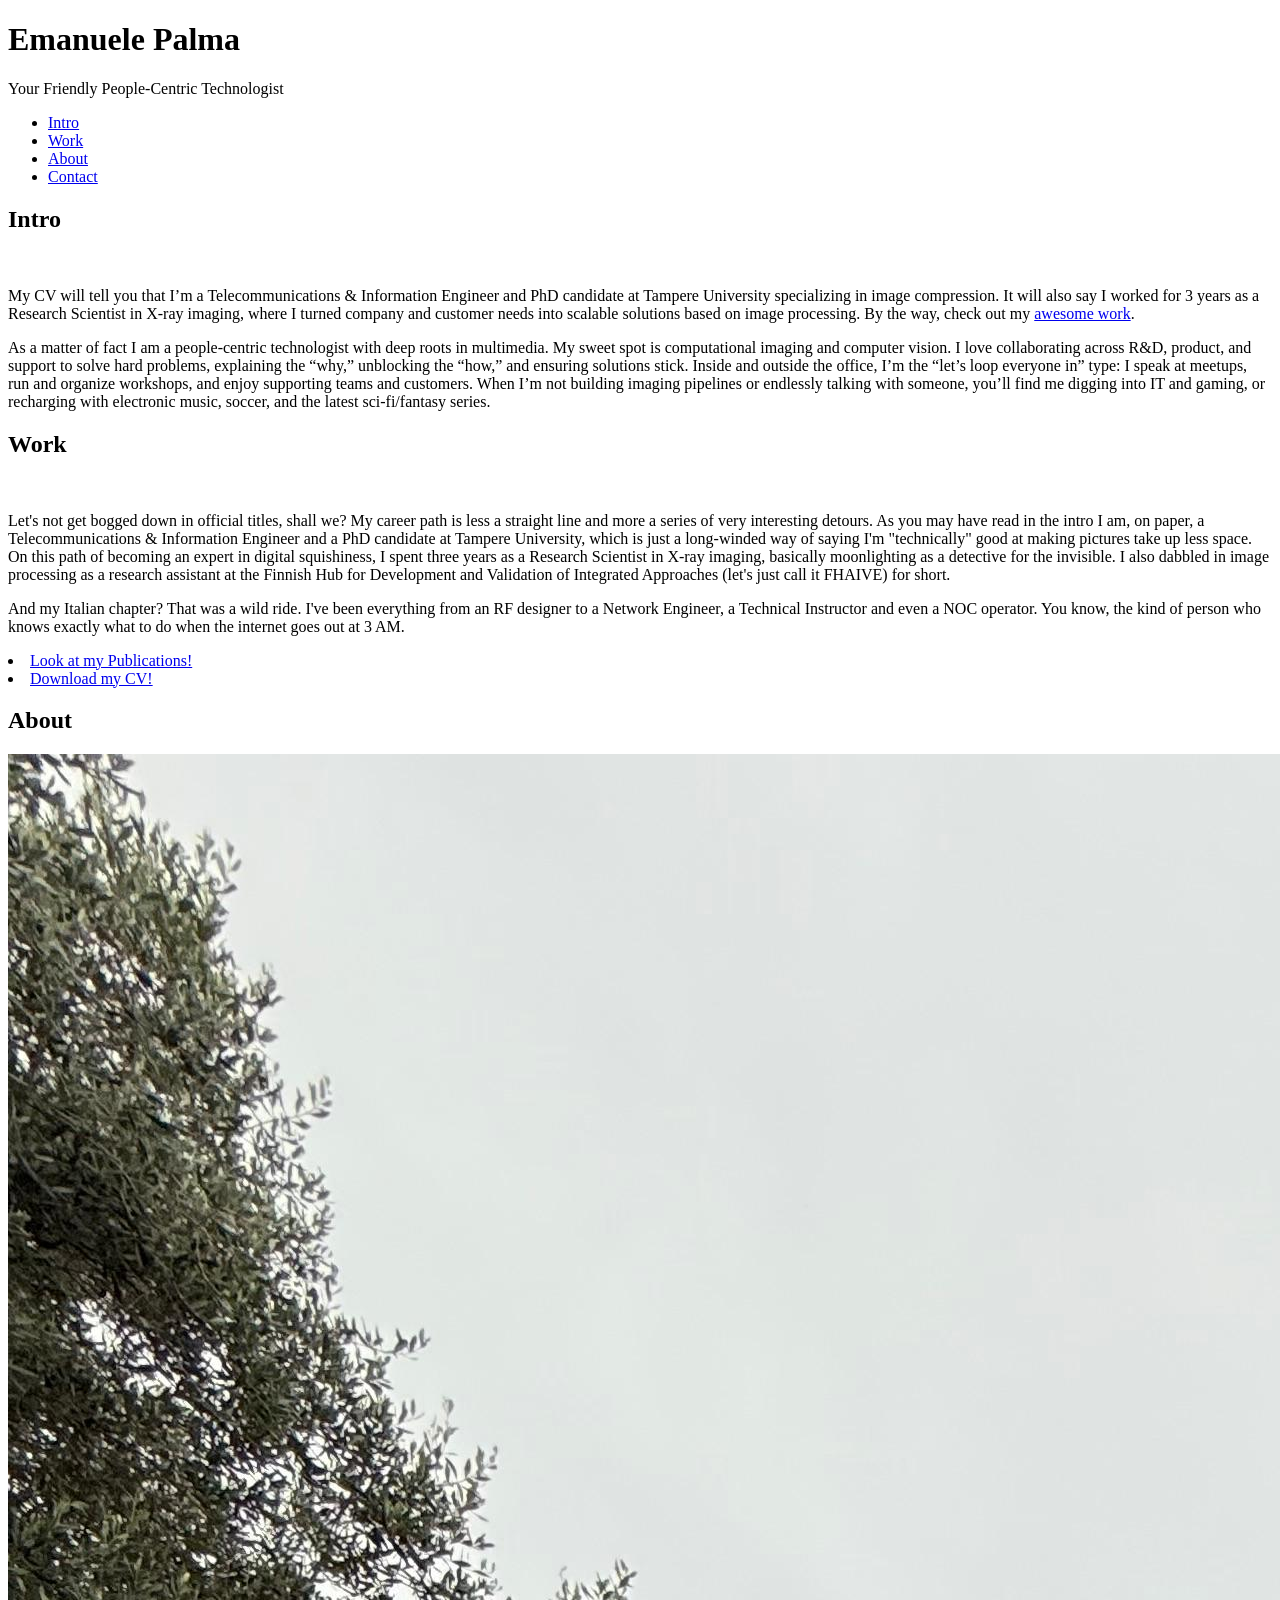
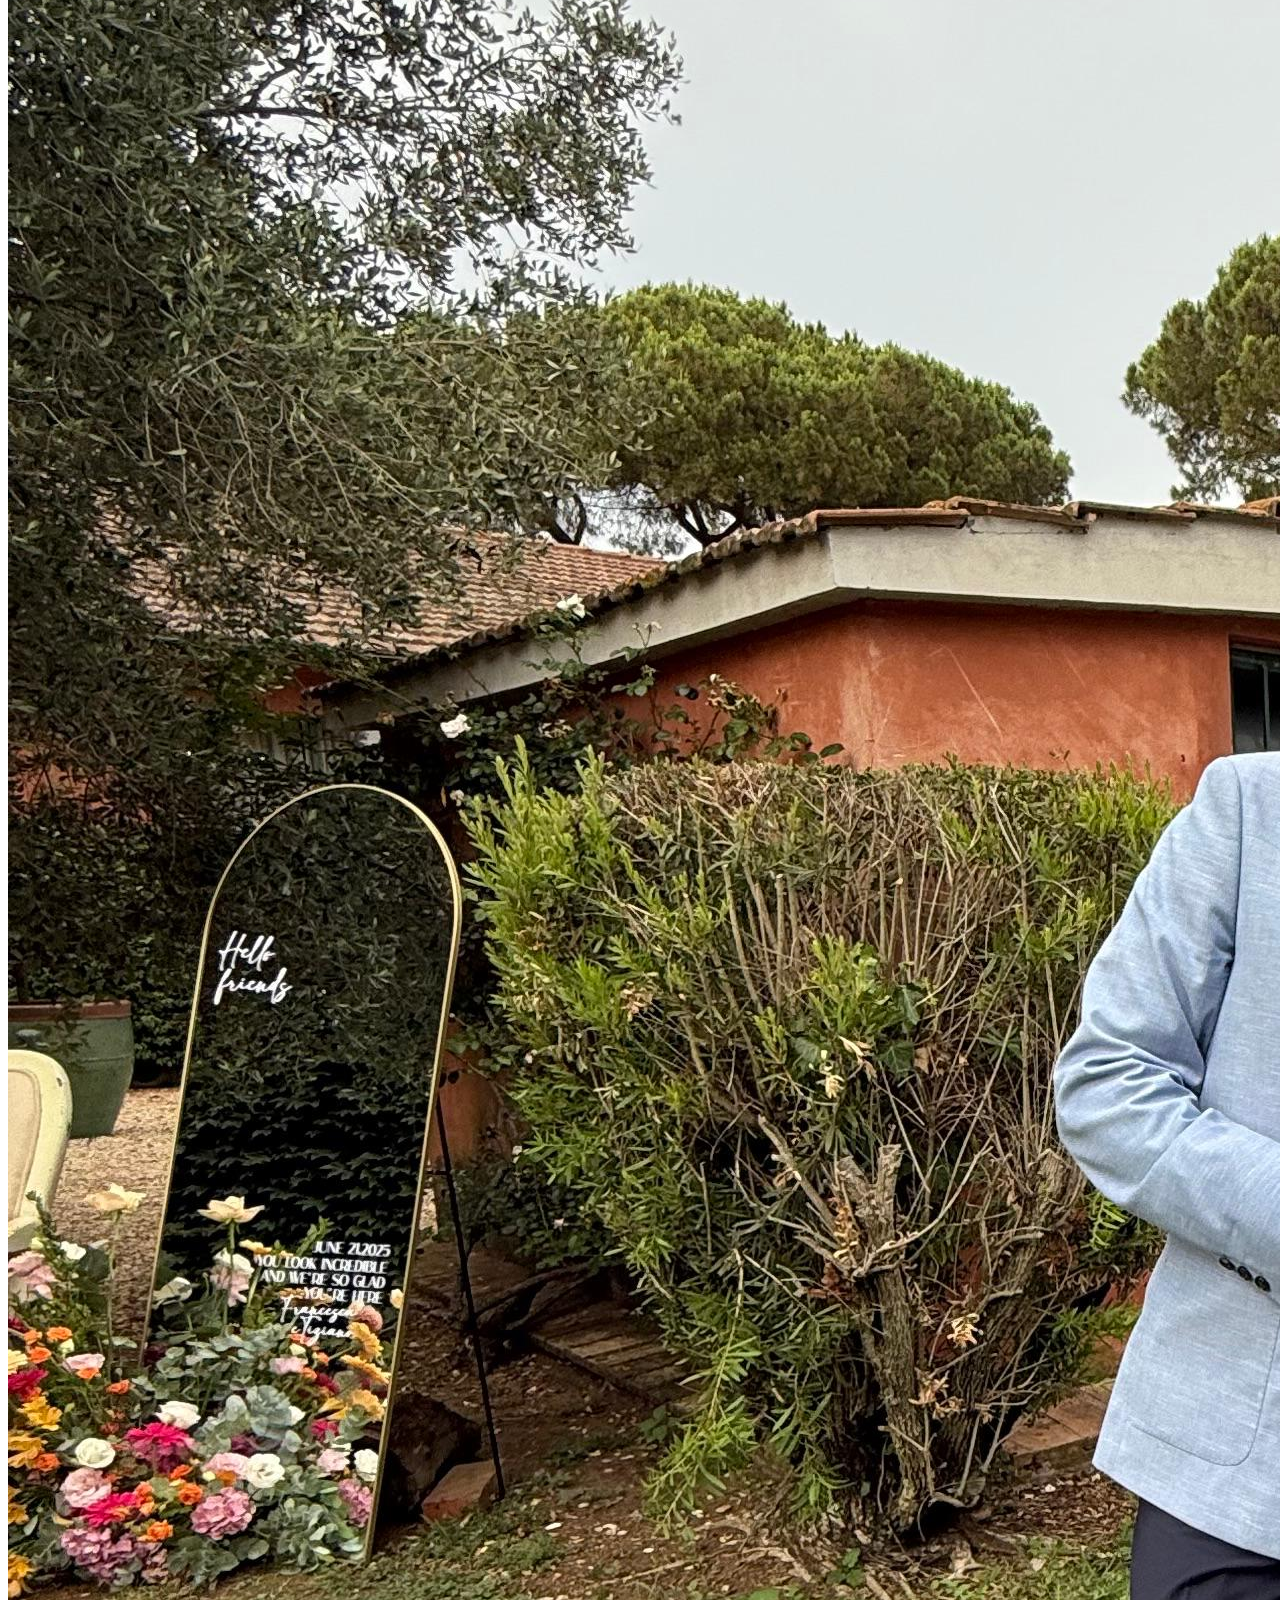
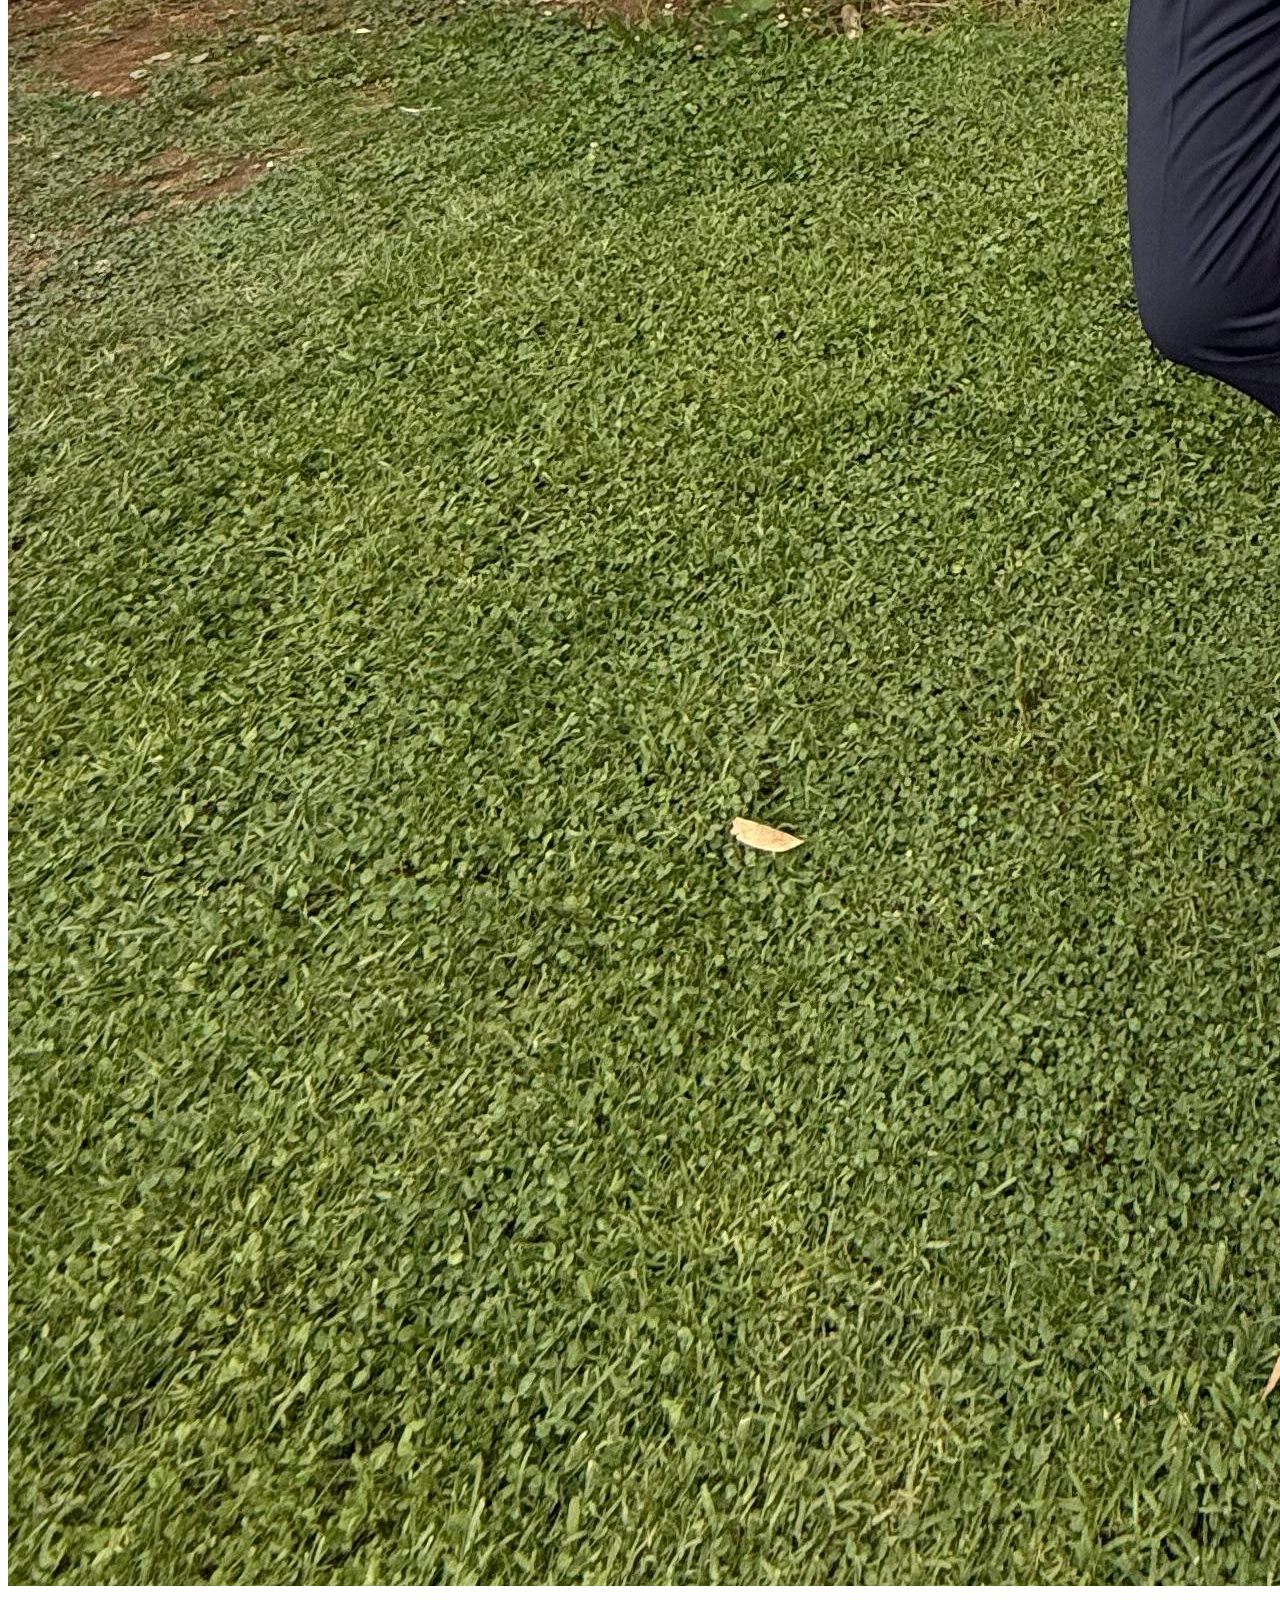
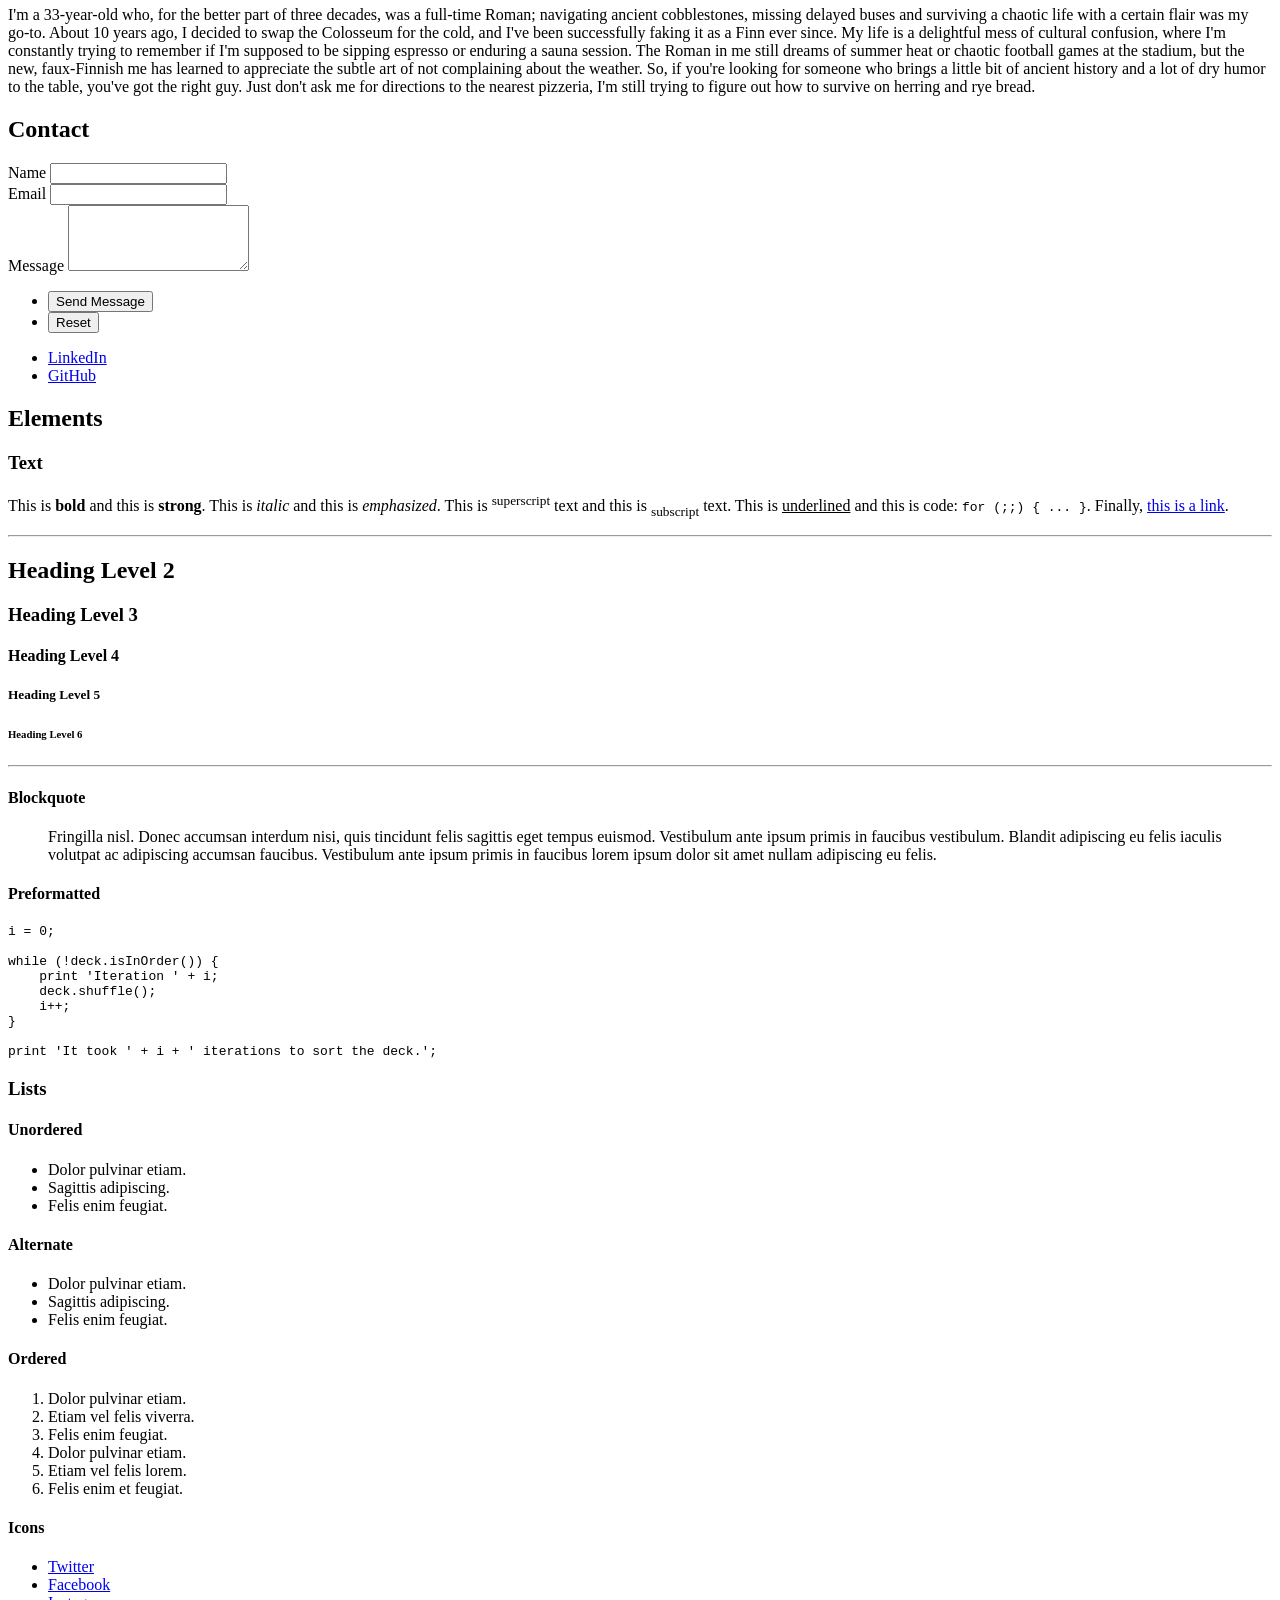
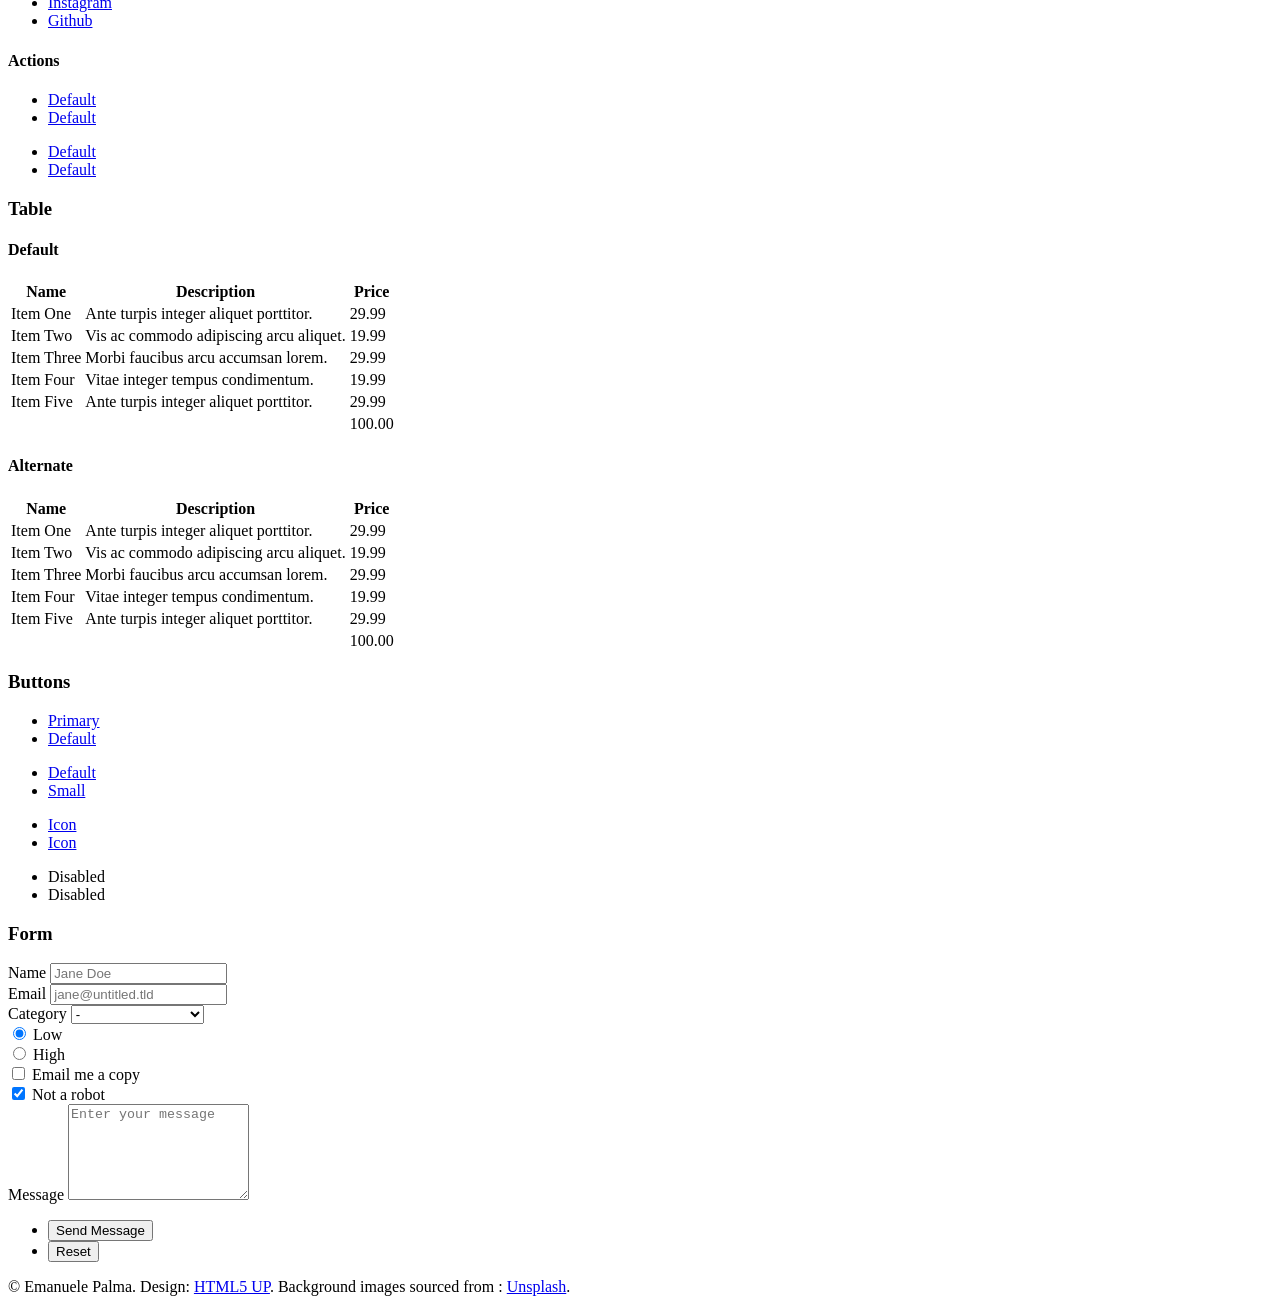
==== index.html @ bd20567a "Update index.html" ====
<!DOCTYPE HTML>
<!--
	Dimension by HTML5 UP
	html5up.net | @ajlkn
	Free for personal and commercial use under the CCA 3.0 license (html5up.net/license)
-->
<html>
	<head>
		<title>Emanuele Palma</title>
		<meta charset="utf-8" />
		<meta name="viewport" content="width=device-width, initial-scale=1, user-scalable=no" />
		<link rel="stylesheet" href="assets/css/main.css" />
		<noscript><link rel="stylesheet" href="assets/css/noscript.css" /></noscript>
	</head>
	<body class="is-preload">

		<!-- Wrapper -->
			<div id="wrapper">

				<!-- Header -->
					<header id="header">
						<div class="logo">
							<span class="icon fa-id-card"></span>
						</div>
						<div class="content">
							<div class="inner">
								<h1>Emanuele Palma</h1>
								<p>Your Friendly People-Centric Technologist</p>
							</div>
						</div>
						<nav>
							<ul>
								<li><a href="#intro">Intro</a></li>
								<li><a href="#work">Work</a></li>
								<li><a href="#about">About</a></li>
								<li><a href="#contact">Contact</a></li>
								<!--<li><a href="#elements">Elements</a></li>-->
							</ul>
						</nav>
					</header>

				<!-- Main -->
					<div id="main">

						<!-- Intro -->
							<article id="intro">
								<h2 class="major">Intro</h2>
								<span class="image main"><img src="images/pic01.jpg" alt="" /></span>
								<p>My CV will tell you that I’m a Telecommunications & Information Engineer and PhD candidate at Tampere University specializing in image compression. It will also say I worked for 3 years as a Research Scientist in X-ray imaging, where I turned company and customer needs into scalable solutions based on image processing. By the way, check out my <a href="#work">awesome work</a>.</p>
								<p>As a matter of fact I am a people-centric technologist with deep roots in multimedia. My sweet spot is computational imaging and computer vision. I love collaborating across R&D, product, and support to solve hard problems, explaining the “why,” unblocking the “how,” and ensuring solutions stick. Inside and outside the office, I’m the “let’s loop everyone in” type: I speak at meetups, run and organize workshops, and enjoy supporting teams and customers. When I’m not building imaging pipelines or endlessly talking with someone, you’ll find me digging into IT and gaming, or recharging with electronic music, soccer, and the latest sci-fi/fantasy series.</p>
							</article>

						<!-- Work -->
							<article id="work">
								<h2 class="major">Work</h2>
								<span class="image main"><img src="images/pic02.jpg" alt="" /></span>
								<p>Let's not get bogged down in official titles, shall we? My career path is less a straight line and more a series of very interesting detours. As you may have read in the intro I am, on paper, a Telecommunications & Information Engineer and a PhD candidate at Tampere University, which is just a long-winded way of saying I'm "technically" good at making pictures take up less space. On this path of becoming an expert in digital squishiness, I spent three years as a Research Scientist in X-ray imaging, basically moonlighting as a detective for the invisible. I also dabbled in image processing as a research assistant at the Finnish Hub for Development and Validation of Integrated Approaches (let's just call it FHAIVE) for short. </p>
								<p>And my Italian chapter? That was a wild ride. I've been everything from an RF designer to a Network Engineer, a Technical Instructor and even a NOC operator. You know, the kind of person who knows exactly what to do when the internet goes out at 3 AM.</p>

								<li><a href="https://scholar.google.com/citations?user=SxBb3SAAAAAJ&hl=en" class="button primary">Look at my Publications!</a></li>
								<li><a href="./Palma_CV.pdf" class="button icon solid fa-download">Download my CV!</a></li>

							</article>

						<!-- About -->
							<article id="about">
								<h2 class="major">About</h2>
								<span class="image main"><img src="images/pic03.jpg" alt="" /></span>
								<p>I'm a 33-year-old who, for the better part of three decades, was a full-time Roman; navigating ancient cobblestones, missing delayed buses and surviving a chaotic life with a certain flair was my go-to. About 10 years ago, I decided to swap the Colosseum for the cold, and I've been successfully faking it as a Finn ever since. My life is a delightful mess of cultural confusion, where I'm constantly trying to remember if I'm supposed to be sipping espresso or enduring a sauna session. The Roman in me still dreams of summer heat or chaotic football games at the stadium, but the new, faux-Finnish me has learned to appreciate the subtle art of not complaining about the weather. So, if you're looking for someone who brings a little bit of ancient history and a lot of dry humor to the table, you've got the right guy. Just don't ask me for directions to the nearest pizzeria, I'm still trying to figure out how to survive on herring and rye bread.</p>
							</article>

						<!-- Contact -->
							<article id="contact">
								<h2 class="major">Contact</h2>
								<form method="post" action="#">
									<div class="fields">
										<div class="field half">
											<label for="name">Name</label>
											<input type="text" name="name" id="name" />
										</div>
										<div class="field half">
											<label for="email">Email</label>
											<input type="text" name="email" id="email" />
										</div>
										<div class="field">
											<label for="message">Message</label>
											<textarea name="message" id="message" rows="4"></textarea>
										</div>
									</div>
									<ul class="actions">
										<li><input type="submit" value="Send Message" class="primary" /></li>
										<li><input type="reset" value="Reset" /></li>
									</ul>
								</form>
								<ul class="icons">
									<li><a href="https://www.linkedin.com/in/emanuelepalma13/" class="icon brands fa-linkedin"><span class="label">LinkedIn</span></a></li>
									<li><a href="https://github.com/emanuelepalma" class="icon brands fa-github"><span class="label">GitHub</span></a></li>
								</ul>
							</article>

						<!-- Elements -->
							<article id="elements">
								<h2 class="major">Elements</h2>

								<section>
									<h3 class="major">Text</h3>
									<p>This is <b>bold</b> and this is <strong>strong</strong>. This is <i>italic</i> and this is <em>emphasized</em>.
									This is <sup>superscript</sup> text and this is <sub>subscript</sub> text.
									This is <u>underlined</u> and this is code: <code>for (;;) { ... }</code>. Finally, <a href="#">this is a link</a>.</p>
									<hr />
									<h2>Heading Level 2</h2>
									<h3>Heading Level 3</h3>
									<h4>Heading Level 4</h4>
									<h5>Heading Level 5</h5>
									<h6>Heading Level 6</h6>
									<hr />
									<h4>Blockquote</h4>
									<blockquote>Fringilla nisl. Donec accumsan interdum nisi, quis tincidunt felis sagittis eget tempus euismod. Vestibulum ante ipsum primis in faucibus vestibulum. Blandit adipiscing eu felis iaculis volutpat ac adipiscing accumsan faucibus. Vestibulum ante ipsum primis in faucibus lorem ipsum dolor sit amet nullam adipiscing eu felis.</blockquote>
									<h4>Preformatted</h4>
									<pre><code>i = 0;

while (!deck.isInOrder()) {
    print 'Iteration ' + i;
    deck.shuffle();
    i++;
}

print 'It took ' + i + ' iterations to sort the deck.';</code></pre>
								</section>

								<section>
									<h3 class="major">Lists</h3>

									<h4>Unordered</h4>
									<ul>
										<li>Dolor pulvinar etiam.</li>
										<li>Sagittis adipiscing.</li>
										<li>Felis enim feugiat.</li>
									</ul>

									<h4>Alternate</h4>
									<ul class="alt">
										<li>Dolor pulvinar etiam.</li>
										<li>Sagittis adipiscing.</li>
										<li>Felis enim feugiat.</li>
									</ul>

									<h4>Ordered</h4>
									<ol>
										<li>Dolor pulvinar etiam.</li>
										<li>Etiam vel felis viverra.</li>
										<li>Felis enim feugiat.</li>
										<li>Dolor pulvinar etiam.</li>
										<li>Etiam vel felis lorem.</li>
										<li>Felis enim et feugiat.</li>
									</ol>
									<h4>Icons</h4>
									<ul class="icons">
										<li><a href="#" class="icon brands fa-twitter"><span class="label">Twitter</span></a></li>
										<li><a href="#" class="icon brands fa-facebook-f"><span class="label">Facebook</span></a></li>
										<li><a href="#" class="icon brands fa-instagram"><span class="label">Instagram</span></a></li>
										<li><a href="#" class="icon brands fa-github"><span class="label">Github</span></a></li>
									</ul>

									<h4>Actions</h4>
									<ul class="actions">
										<li><a href="#" class="button primary">Default</a></li>
										<li><a href="#" class="button">Default</a></li>
									</ul>
									<ul class="actions stacked">
										<li><a href="#" class="button primary">Default</a></li>
										<li><a href="#" class="button">Default</a></li>
									</ul>
								</section>

								<section>
									<h3 class="major">Table</h3>
									<h4>Default</h4>
									<div class="table-wrapper">
										<table>
											<thead>
												<tr>
													<th>Name</th>
													<th>Description</th>
													<th>Price</th>
												</tr>
											</thead>
											<tbody>
												<tr>
													<td>Item One</td>
													<td>Ante turpis integer aliquet porttitor.</td>
													<td>29.99</td>
												</tr>
												<tr>
													<td>Item Two</td>
													<td>Vis ac commodo adipiscing arcu aliquet.</td>
													<td>19.99</td>
												</tr>
												<tr>
													<td>Item Three</td>
													<td> Morbi faucibus arcu accumsan lorem.</td>
													<td>29.99</td>
												</tr>
												<tr>
													<td>Item Four</td>
													<td>Vitae integer tempus condimentum.</td>
													<td>19.99</td>
												</tr>
												<tr>
													<td>Item Five</td>
													<td>Ante turpis integer aliquet porttitor.</td>
													<td>29.99</td>
												</tr>
											</tbody>
											<tfoot>
												<tr>
													<td colspan="2"></td>
													<td>100.00</td>
												</tr>
											</tfoot>
										</table>
									</div>

									<h4>Alternate</h4>
									<div class="table-wrapper">
										<table class="alt">
											<thead>
												<tr>
													<th>Name</th>
													<th>Description</th>
													<th>Price</th>
												</tr>
											</thead>
											<tbody>
												<tr>
													<td>Item One</td>
													<td>Ante turpis integer aliquet porttitor.</td>
													<td>29.99</td>
												</tr>
												<tr>
													<td>Item Two</td>
													<td>Vis ac commodo adipiscing arcu aliquet.</td>
													<td>19.99</td>
												</tr>
												<tr>
													<td>Item Three</td>
													<td> Morbi faucibus arcu accumsan lorem.</td>
													<td>29.99</td>
												</tr>
												<tr>
													<td>Item Four</td>
													<td>Vitae integer tempus condimentum.</td>
													<td>19.99</td>
												</tr>
												<tr>
													<td>Item Five</td>
													<td>Ante turpis integer aliquet porttitor.</td>
													<td>29.99</td>
												</tr>
											</tbody>
											<tfoot>
												<tr>
													<td colspan="2"></td>
													<td>100.00</td>
												</tr>
											</tfoot>
										</table>
									</div>
								</section>

								<section>
									<h3 class="major">Buttons</h3>
									<ul class="actions">
										<li><a href="#" class="button primary">Primary</a></li>
										<li><a href="#" class="button">Default</a></li>
									</ul>
									<ul class="actions">
										<li><a href="#" class="button">Default</a></li>
										<li><a href="#" class="button small">Small</a></li>
									</ul>
									<ul class="actions">
										<li><a href="#" class="button primary icon solid fa-download">Icon</a></li>
										<li><a href="#" class="button icon solid fa-download">Icon</a></li>
									</ul>
									<ul class="actions">
										<li><span class="button primary disabled">Disabled</span></li>
										<li><span class="button disabled">Disabled</span></li>
									</ul>
								</section>

								<section>
									<h3 class="major">Form</h3>
									<form method="post" action="#">
										<div class="fields">
											<div class="field half">
												<label for="demo-name">Name</label>
												<input type="text" name="demo-name" id="demo-name" value="" placeholder="Jane Doe" />
											</div>
											<div class="field half">
												<label for="demo-email">Email</label>
												<input type="email" name="demo-email" id="demo-email" value="" placeholder="jane@untitled.tld" />
											</div>
											<div class="field">
												<label for="demo-category">Category</label>
												<select name="demo-category" id="demo-category">
													<option value="">-</option>
													<option value="1">Manufacturing</option>
													<option value="1">Shipping</option>
													<option value="1">Administration</option>
													<option value="1">Human Resources</option>
												</select>
											</div>
											<div class="field half">
												<input type="radio" id="demo-priority-low" name="demo-priority" checked>
												<label for="demo-priority-low">Low</label>
											</div>
											<div class="field half">
												<input type="radio" id="demo-priority-high" name="demo-priority">
												<label for="demo-priority-high">High</label>
											</div>
											<div class="field half">
												<input type="checkbox" id="demo-copy" name="demo-copy">
												<label for="demo-copy">Email me a copy</label>
											</div>
											<div class="field half">
												<input type="checkbox" id="demo-human" name="demo-human" checked>
												<label for="demo-human">Not a robot</label>
											</div>
											<div class="field">
												<label for="demo-message">Message</label>
												<textarea name="demo-message" id="demo-message" placeholder="Enter your message" rows="6"></textarea>
											</div>
										</div>
										<ul class="actions">
											<li><input type="submit" value="Send Message" class="primary" /></li>
											<li><input type="reset" value="Reset" /></li>
										</ul>
									</form>
								</section>

							</article>

					</div>

				<!-- Footer -->
					<footer id="footer">
						<p class="copyright">&copy; Emanuele Palma. Design: <a href="https://html5up.net">HTML5 UP</a>. Background images sourced from : <a href="https://unsplash.com/">Unsplash</a>.</p>
					</footer>

			</div>

		<!-- BG -->
			<div id="bg"></div>

		<!-- Scripts -->
			<script src="assets/js/jquery.min.js"></script>
			<script src="assets/js/browser.min.js"></script>
			<script src="assets/js/breakpoints.min.js"></script>
			<script src="assets/js/util.js"></script>
			<script src="assets/js/main.js"></script>

	</body>
</html>
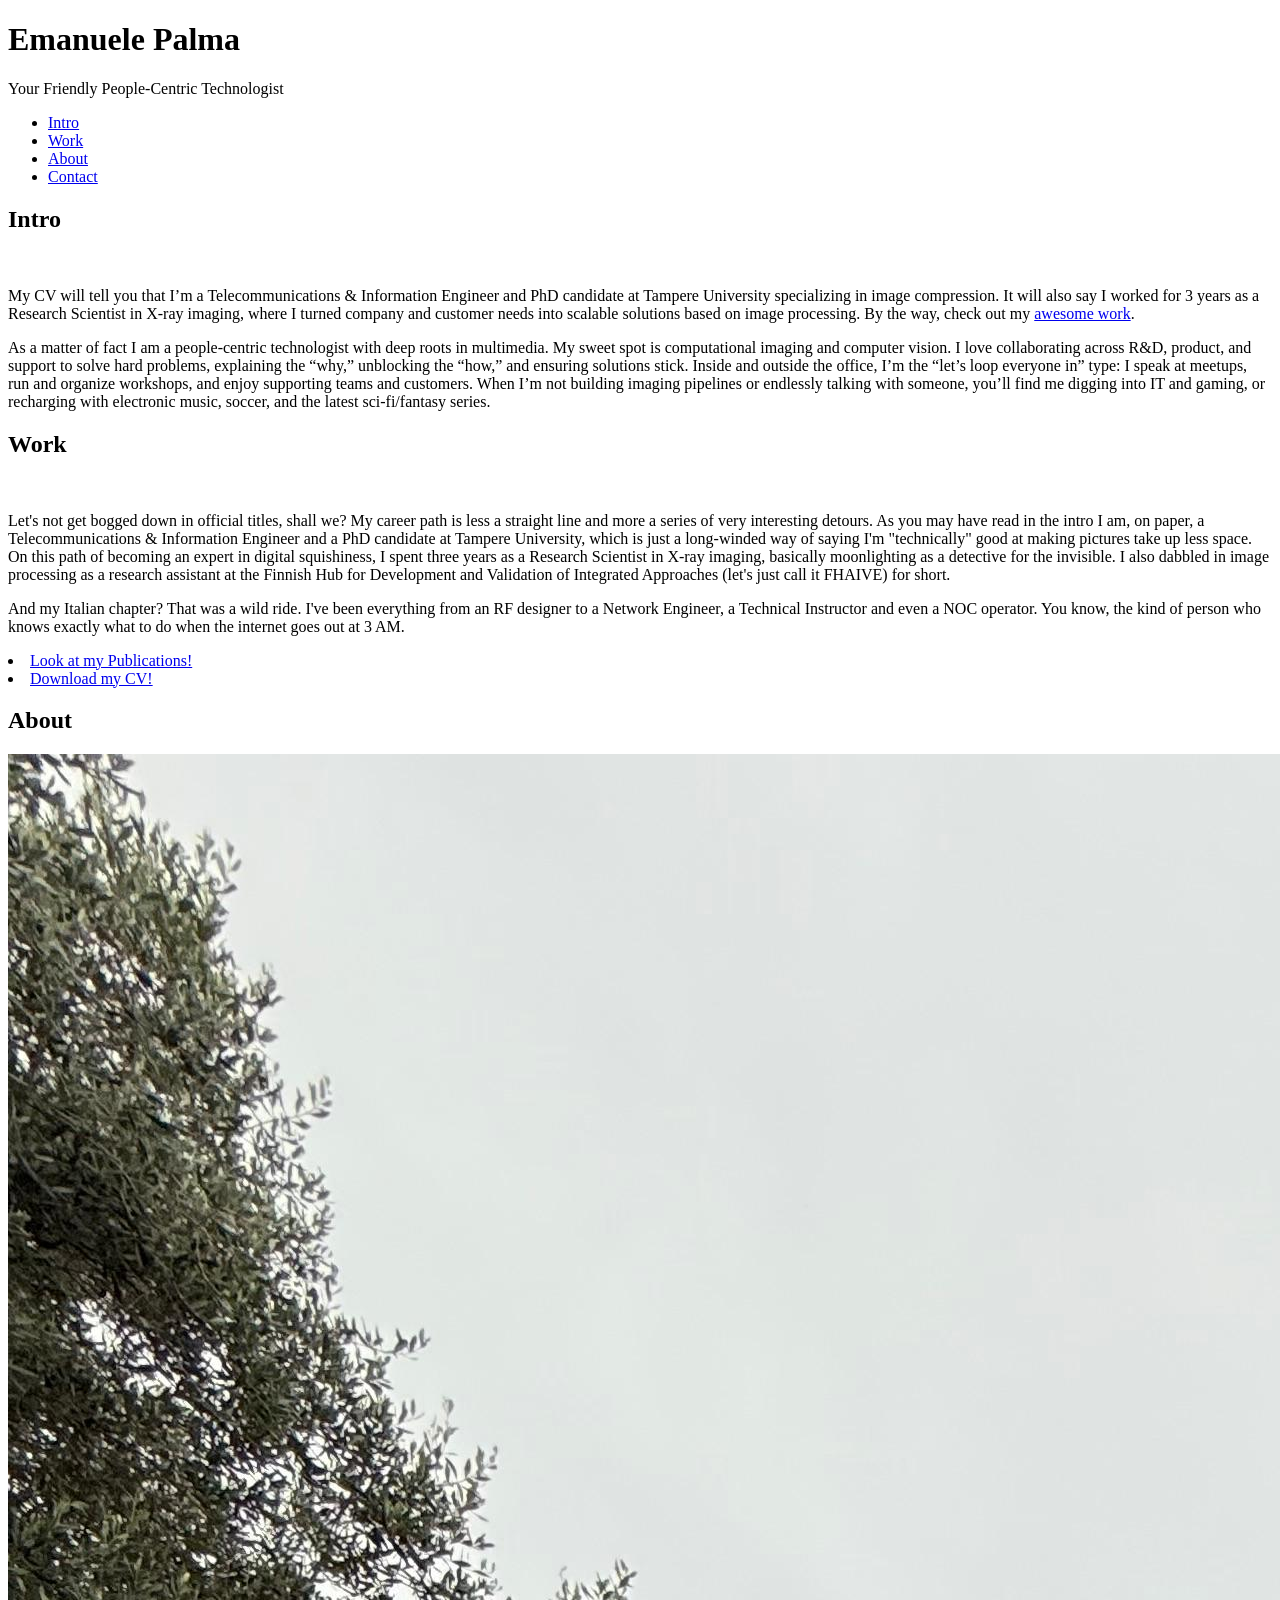
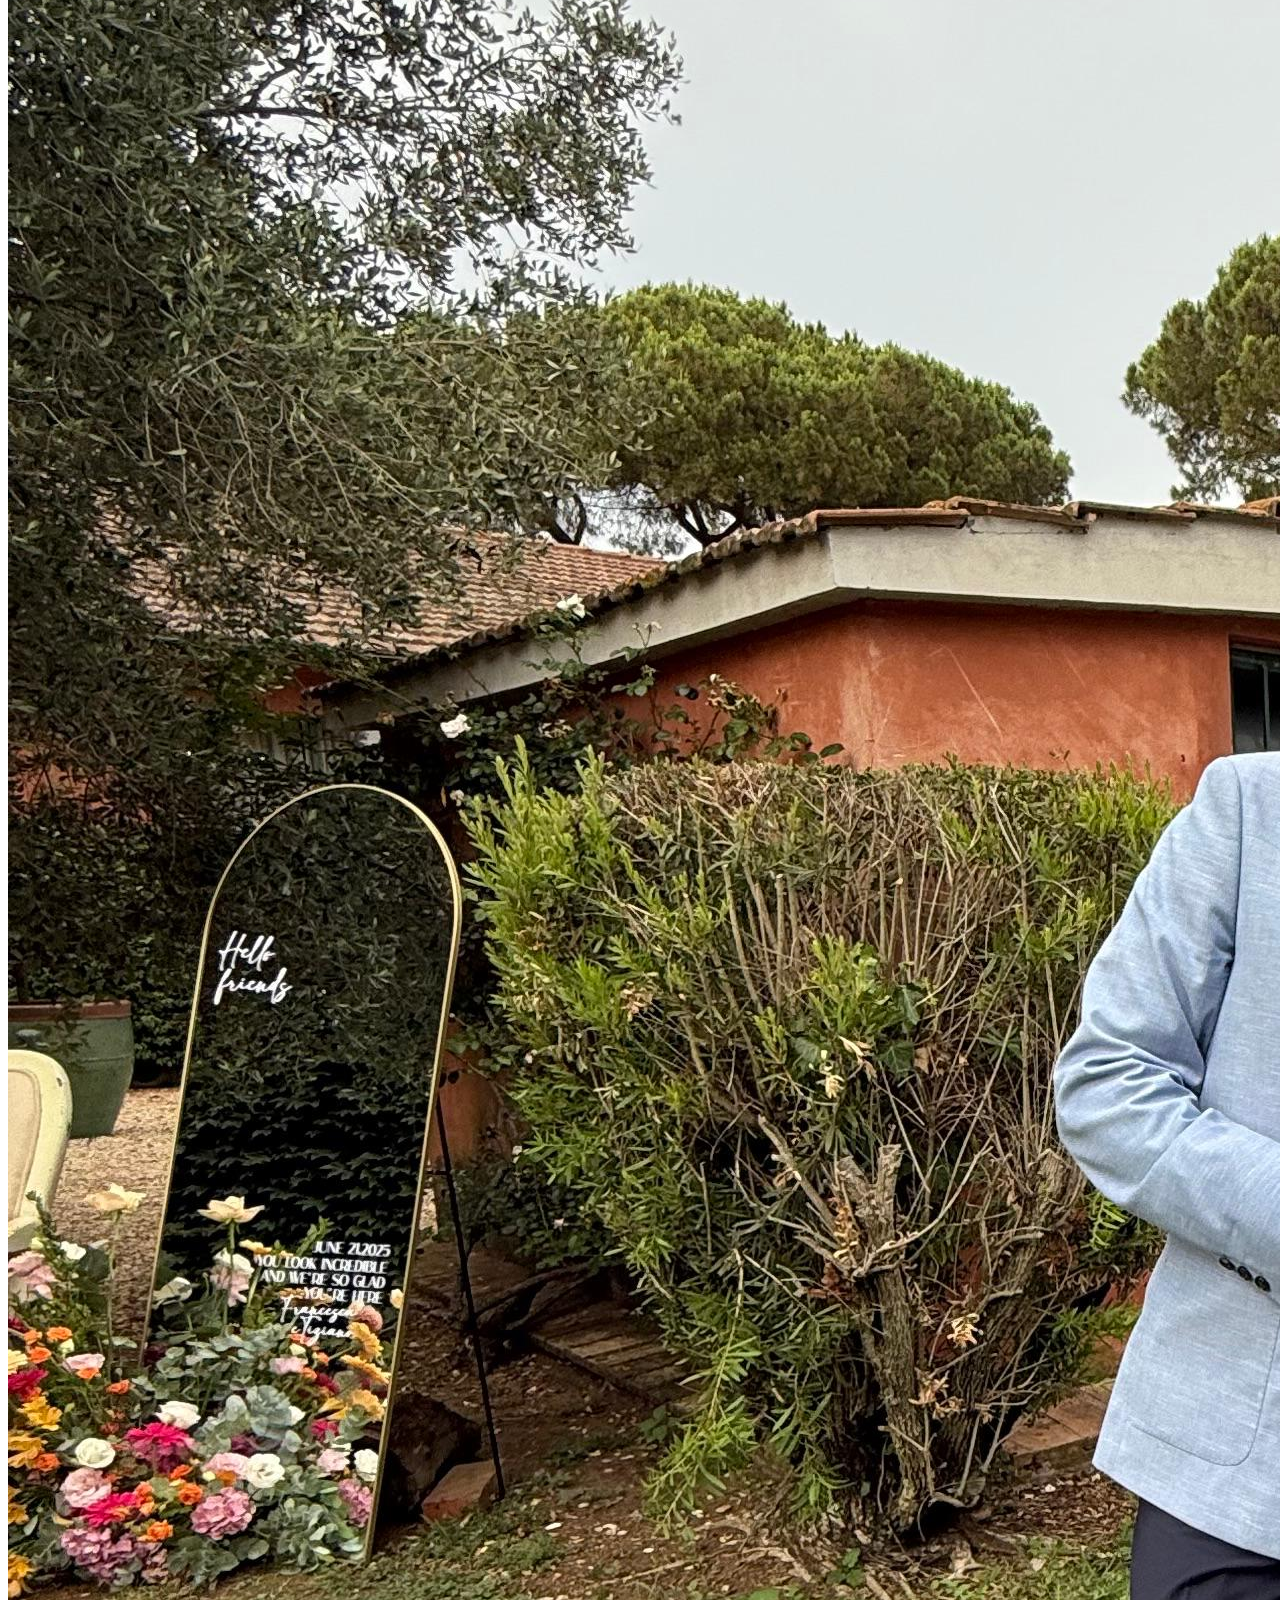
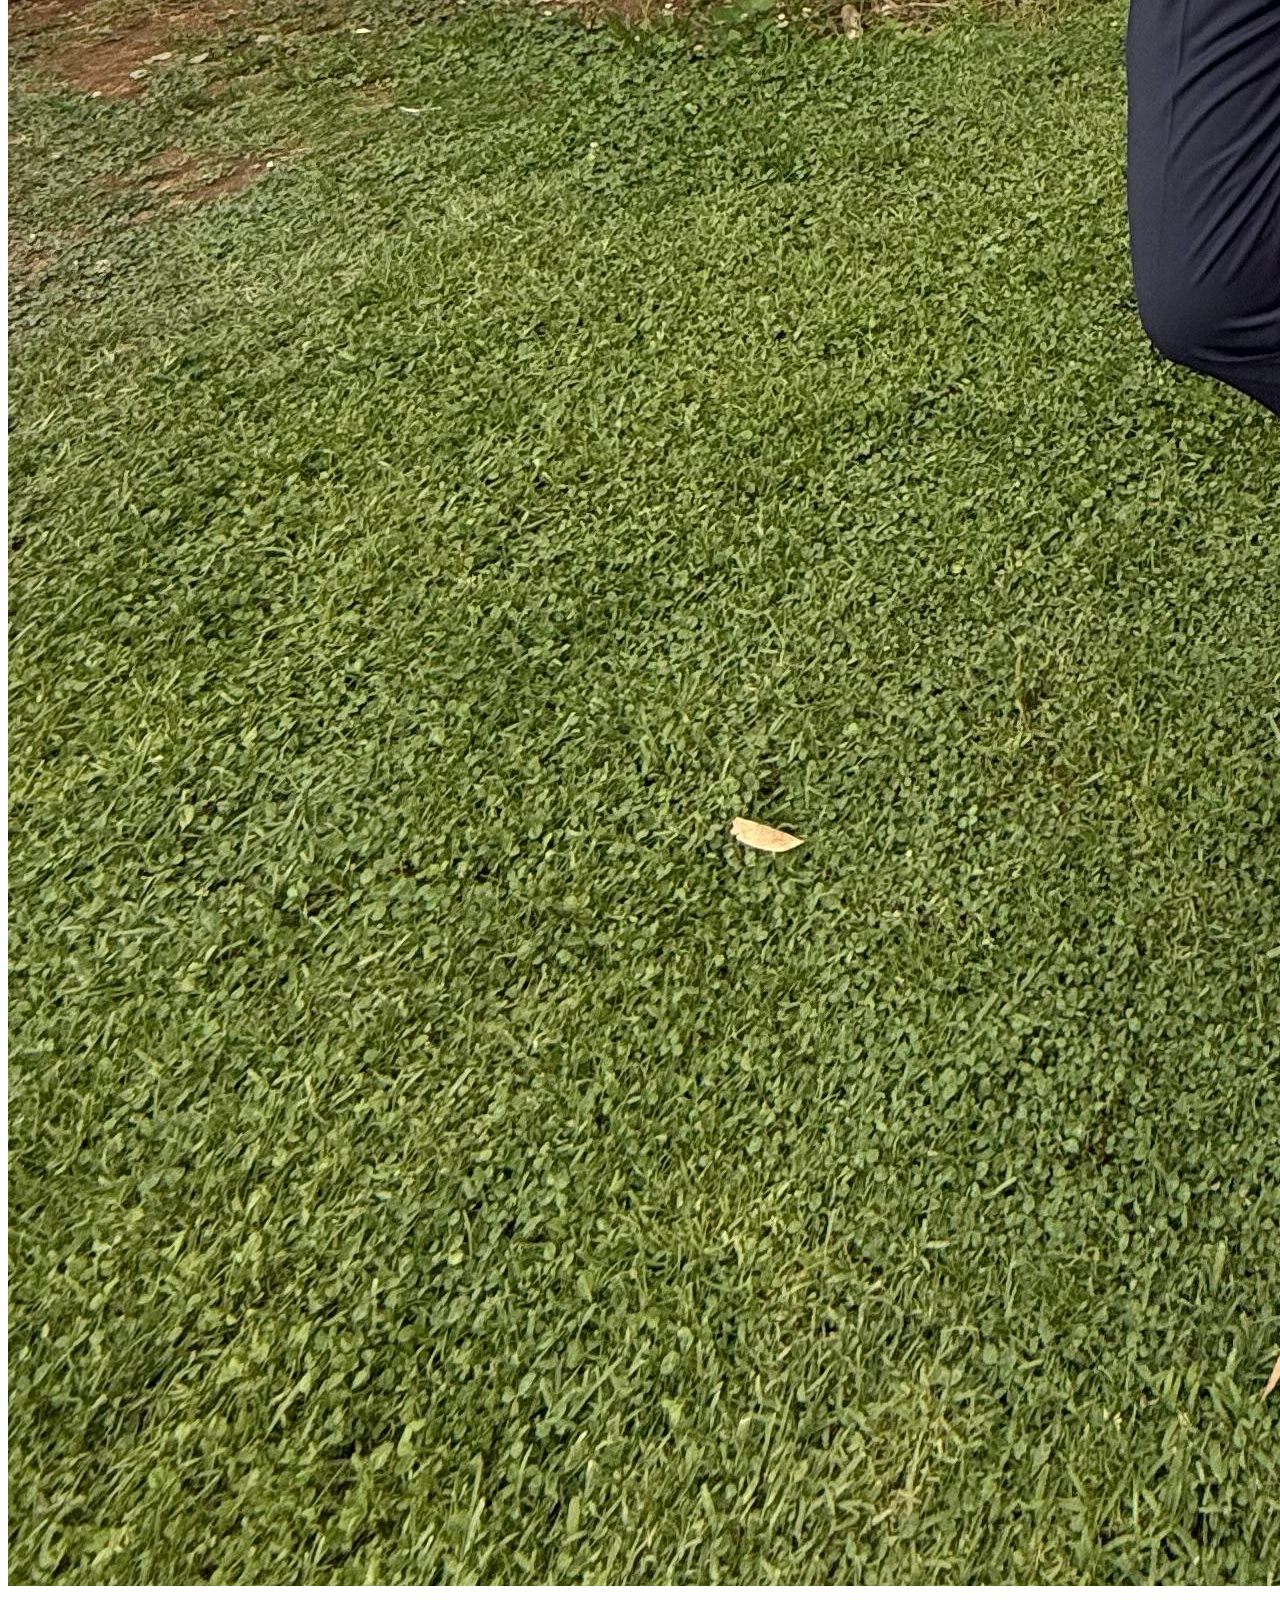
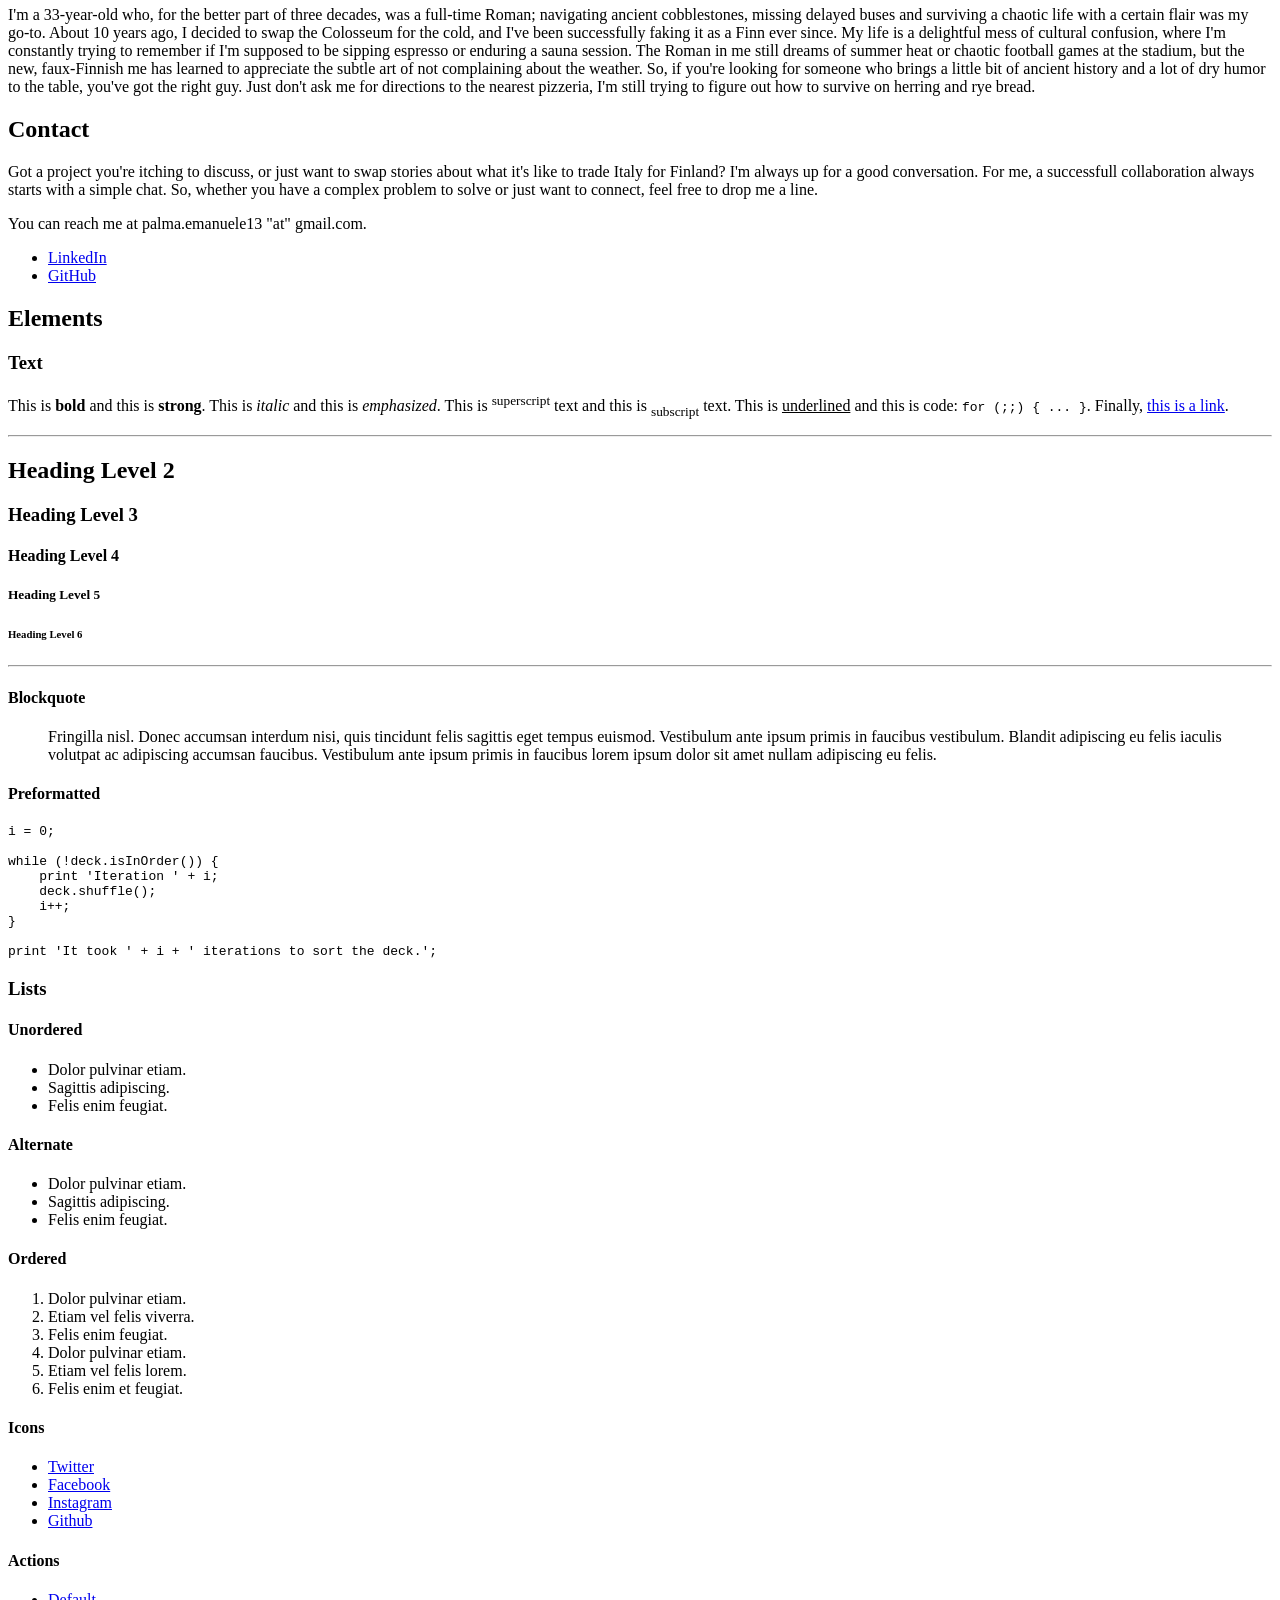
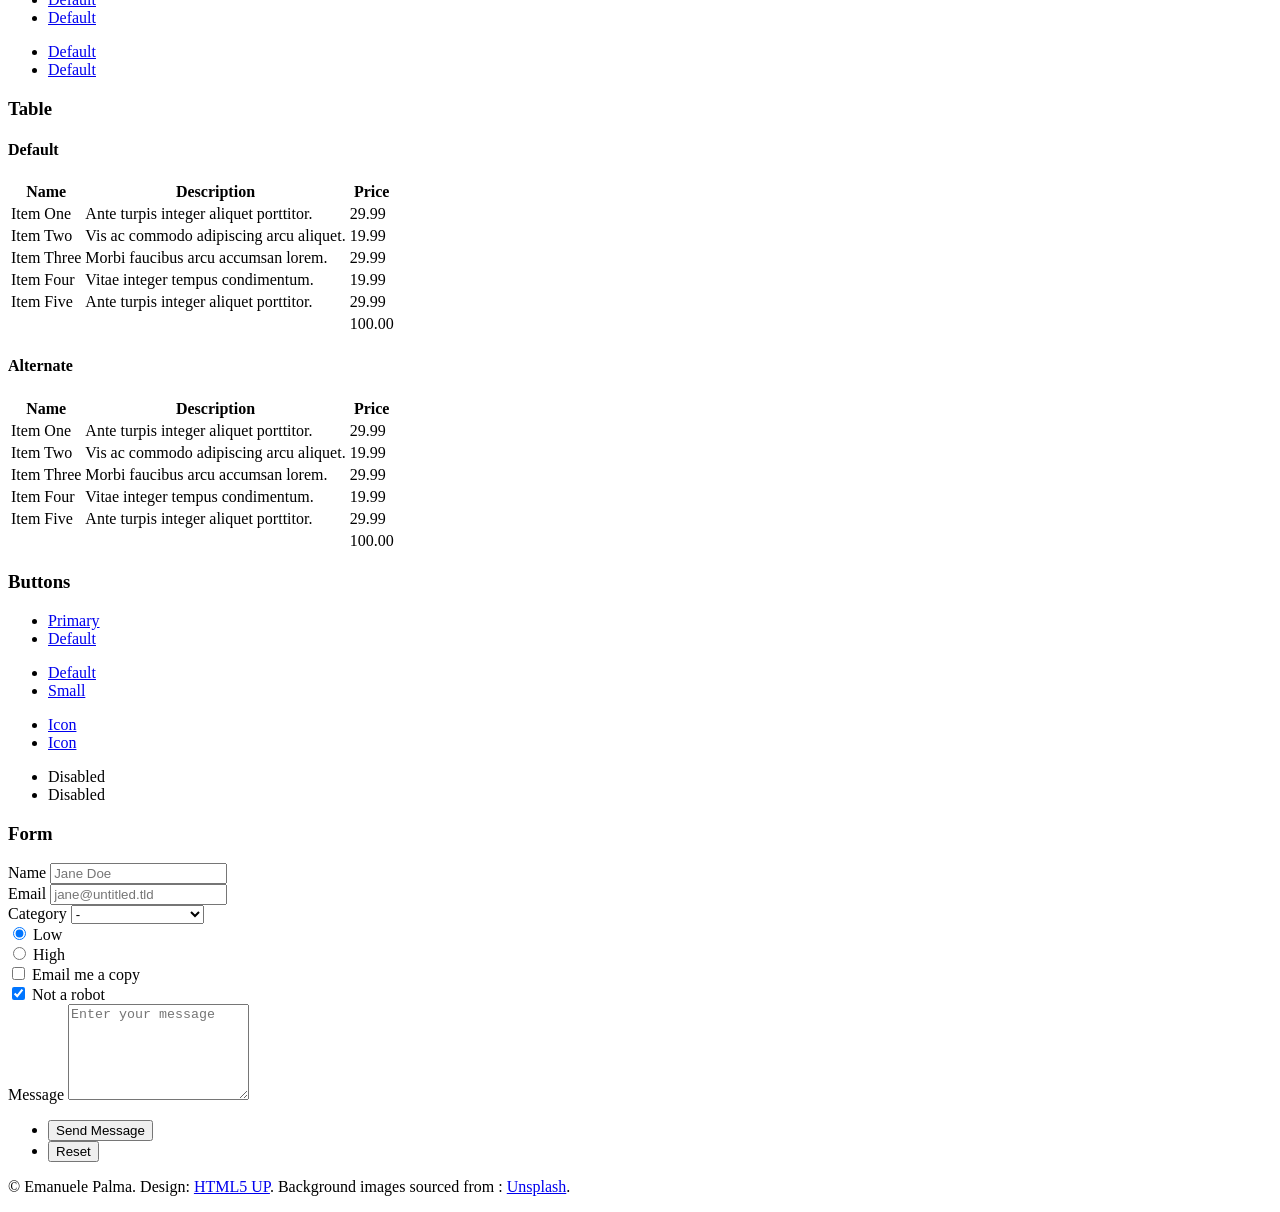
==== commit 72dd352a: "Update index.html" ====
--- a/index.html
+++ b/index.html
@@ -72,26 +72,10 @@
 						<!-- Contact -->
 							<article id="contact">
 								<h2 class="major">Contact</h2>
-								<form method="post" action="#">
-									<div class="fields">
-										<div class="field half">
-											<label for="name">Name</label>
-											<input type="text" name="name" id="name" />
-										</div>
-										<div class="field half">
-											<label for="email">Email</label>
-											<input type="text" name="email" id="email" />
-										</div>
-										<div class="field">
-											<label for="message">Message</label>
-											<textarea name="message" id="message" rows="4"></textarea>
-										</div>
-									</div>
-									<ul class="actions">
-										<li><input type="submit" value="Send Message" class="primary" /></li>
-										<li><input type="reset" value="Reset" /></li>
-									</ul>
-								</form>
+								<p>Got a project you're itching to discuss, or just want to swap stories about what it's like to trade Italy for Finland? I'm always up for a good conversation. 
+									For me, a successfull collaboration always starts with a simple chat. So, whether you have a complex problem to solve or just want to connect, feel free to drop me a line.</p>
+								<p>You can reach me at palma.emanuele13 "at" gmail.com.</p>
+								
 								<ul class="icons">
 									<li><a href="https://www.linkedin.com/in/emanuelepalma13/" class="icon brands fa-linkedin"><span class="label">LinkedIn</span></a></li>
 									<li><a href="https://github.com/emanuelepalma" class="icon brands fa-github"><span class="label">GitHub</span></a></li>
@@ -362,3 +346,4 @@
 	</body>
 </html>
 
+
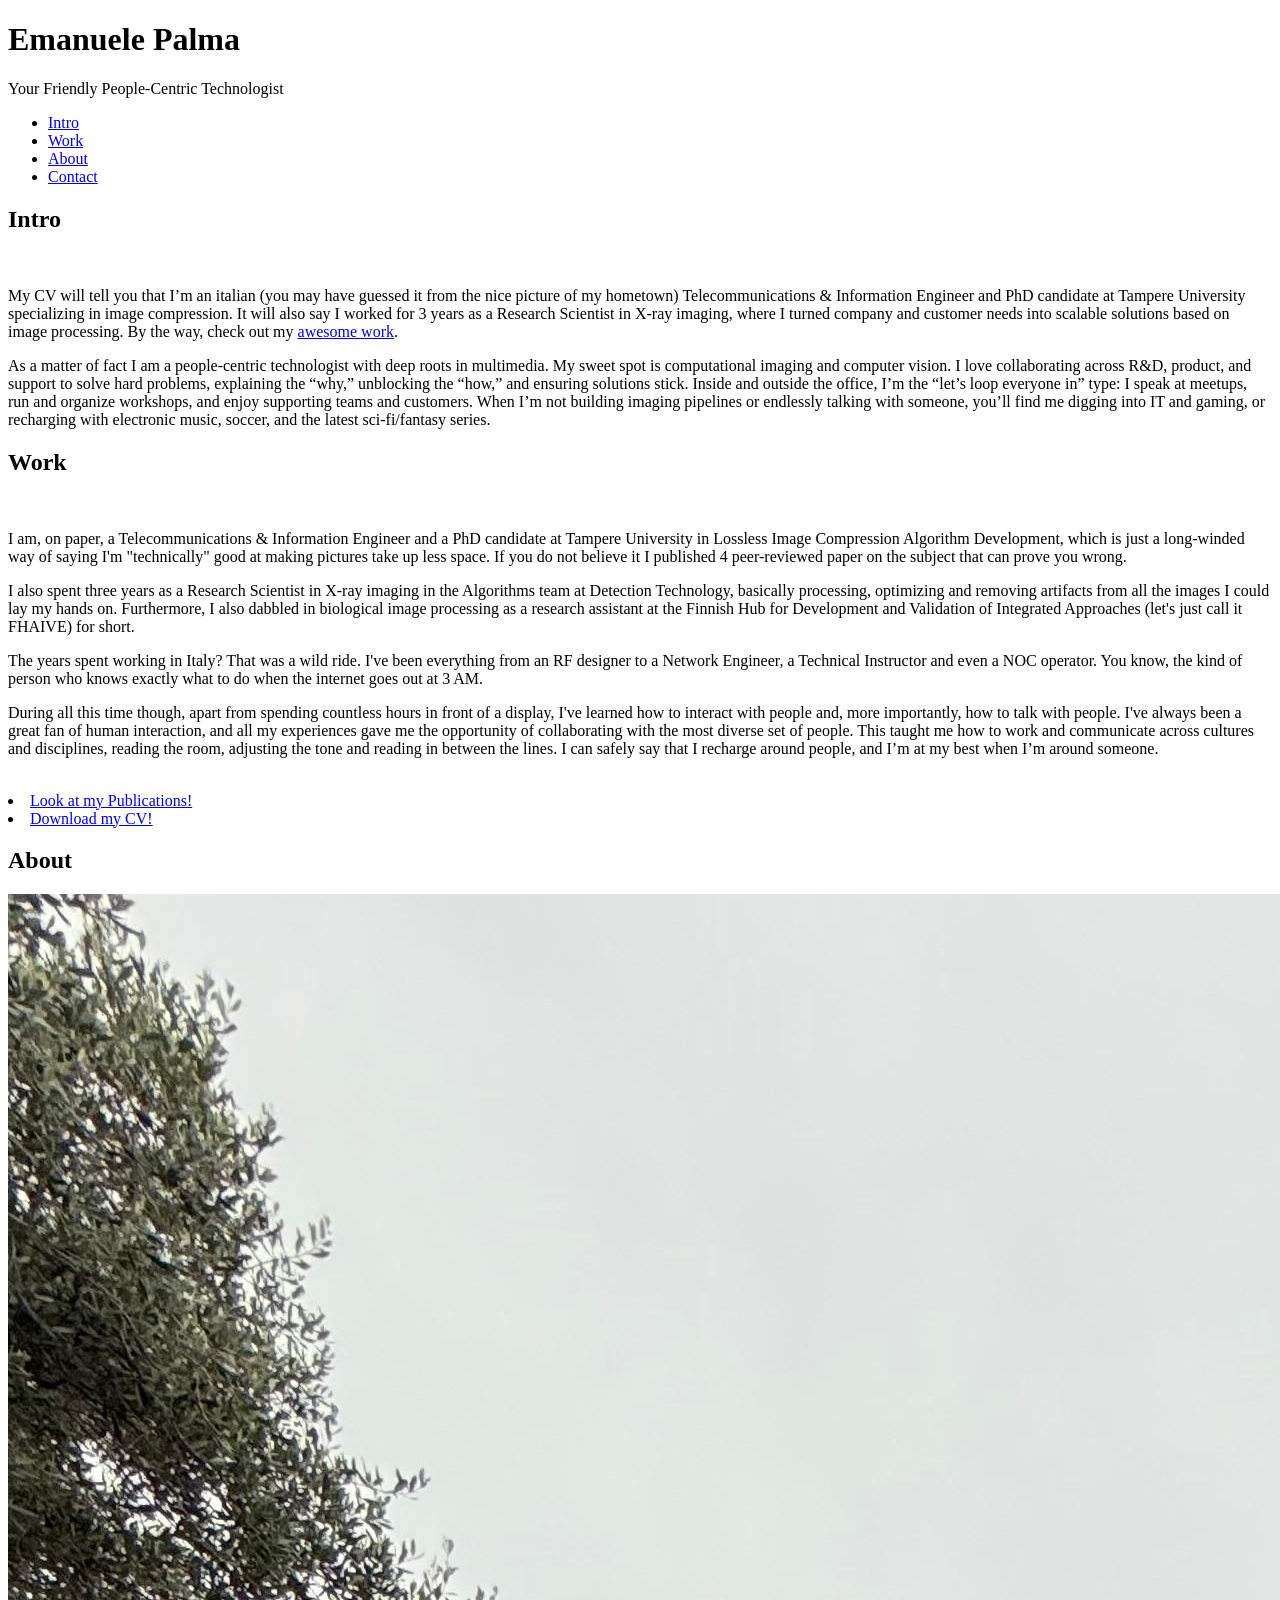
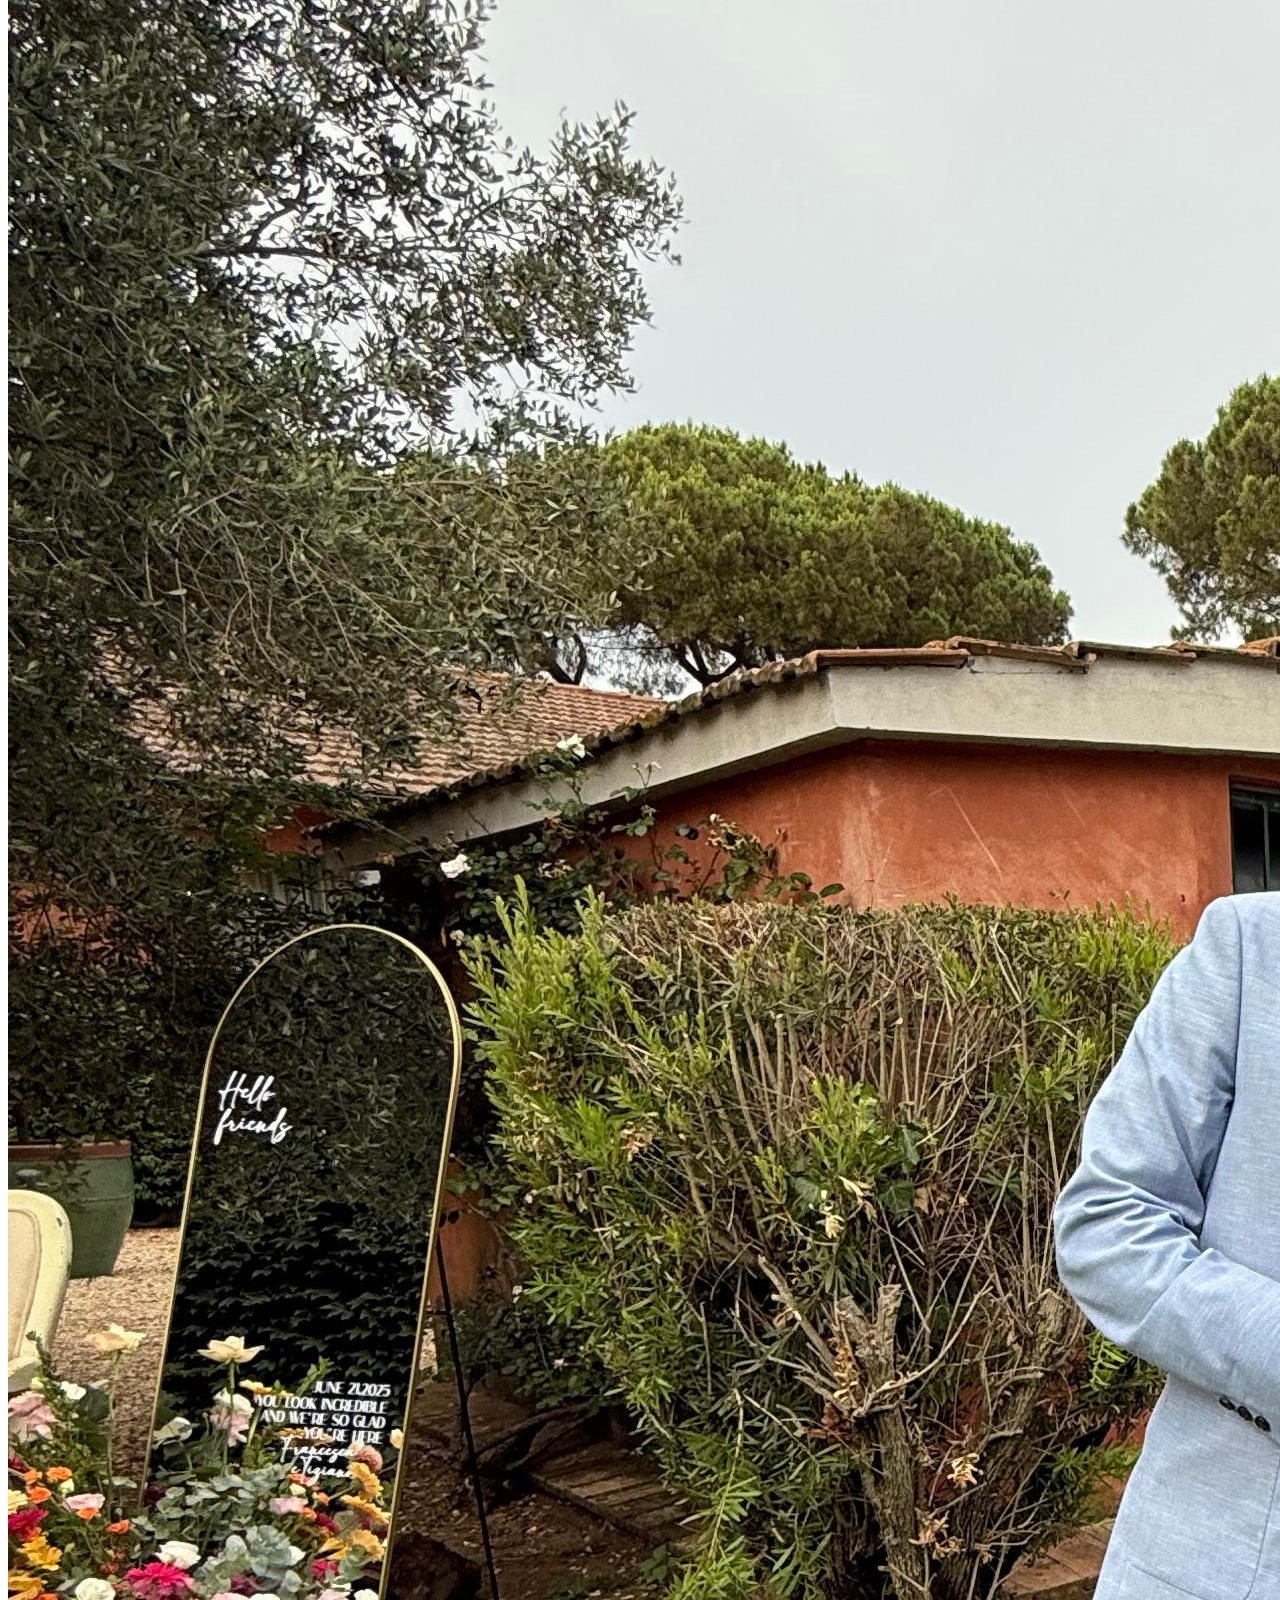
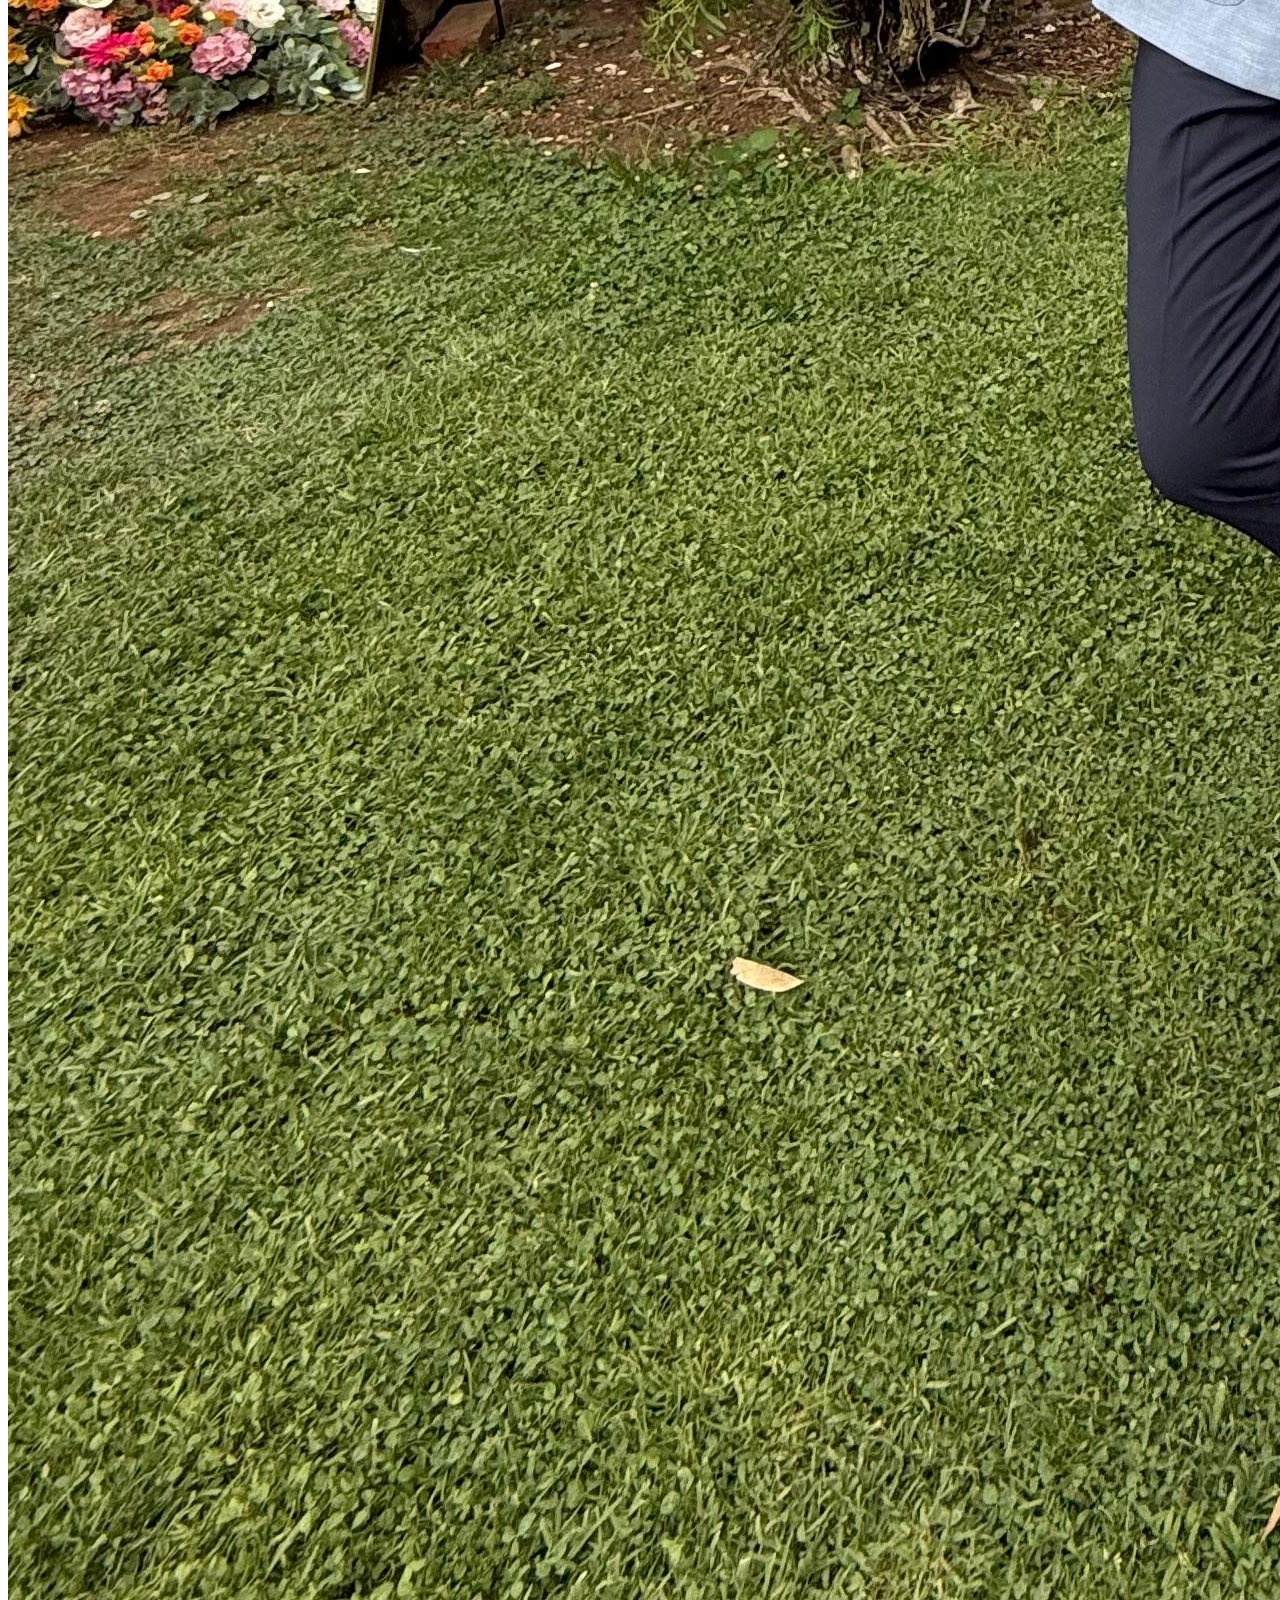
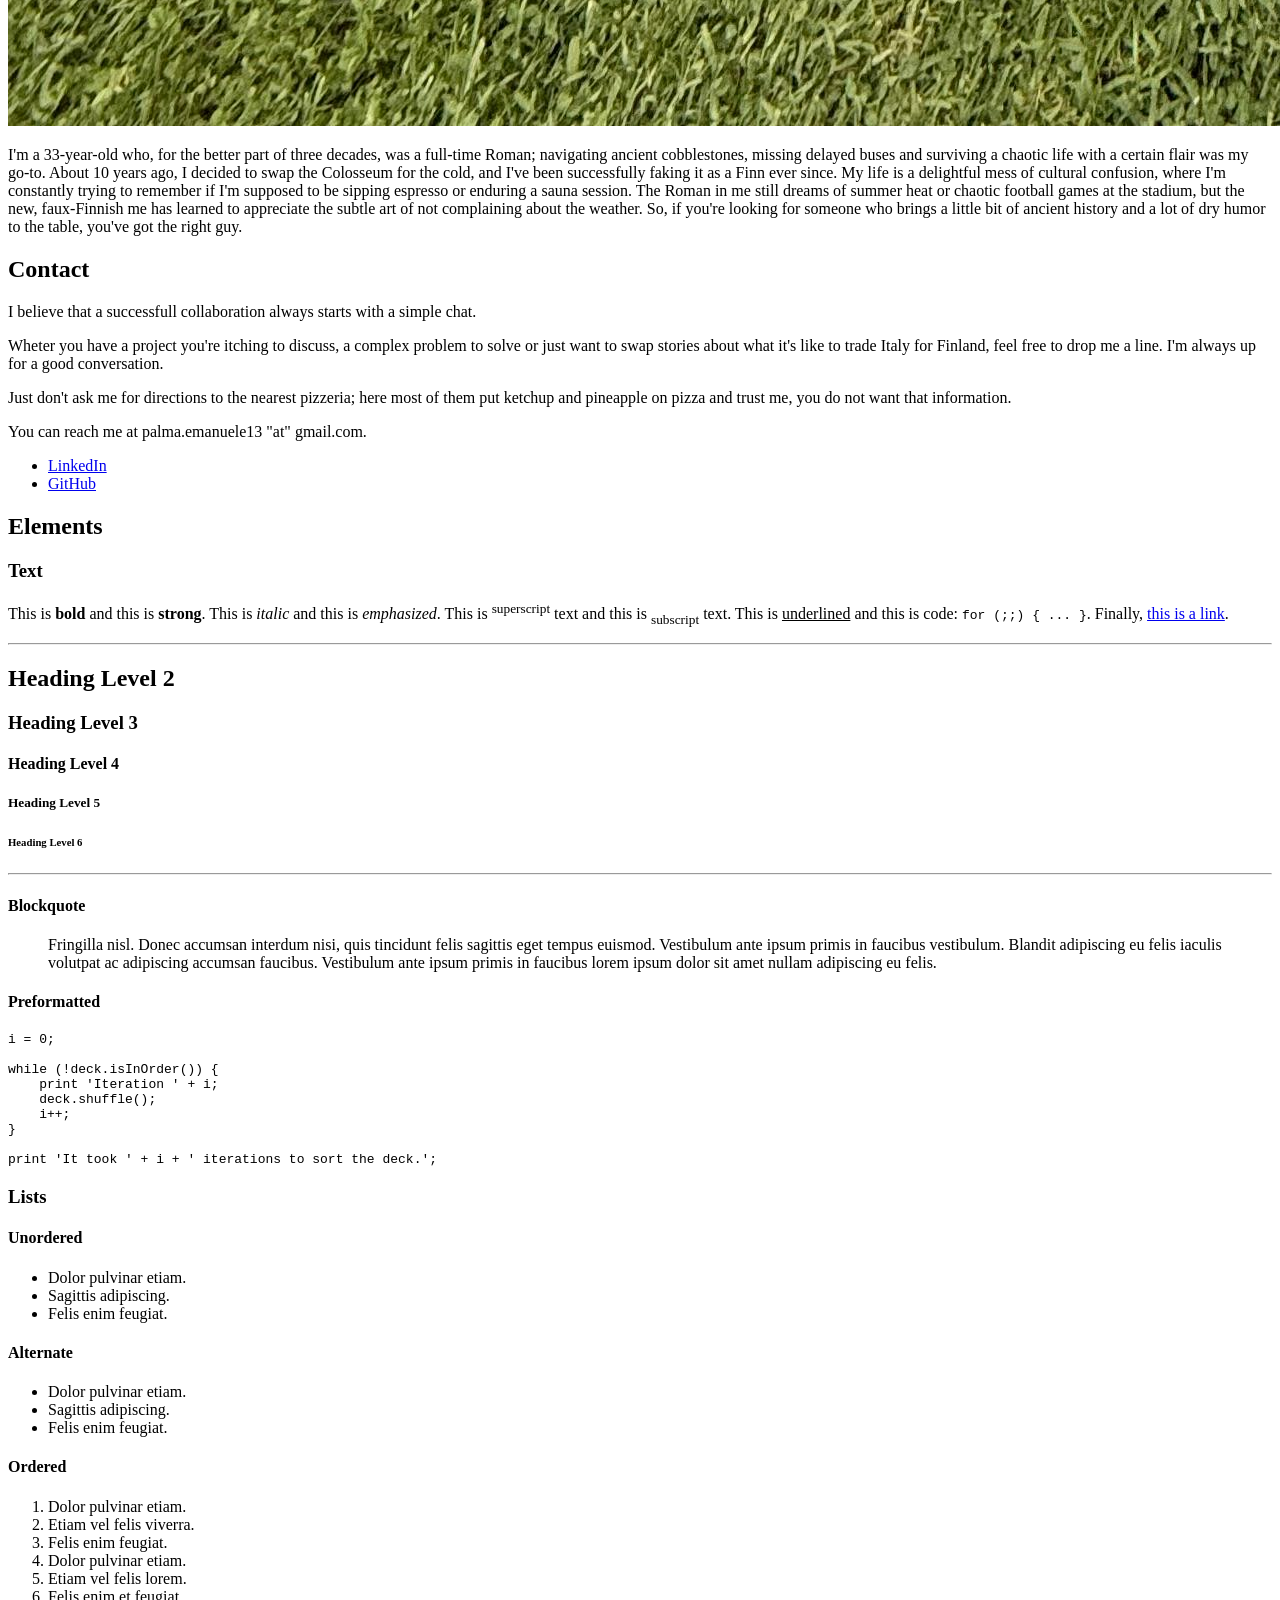
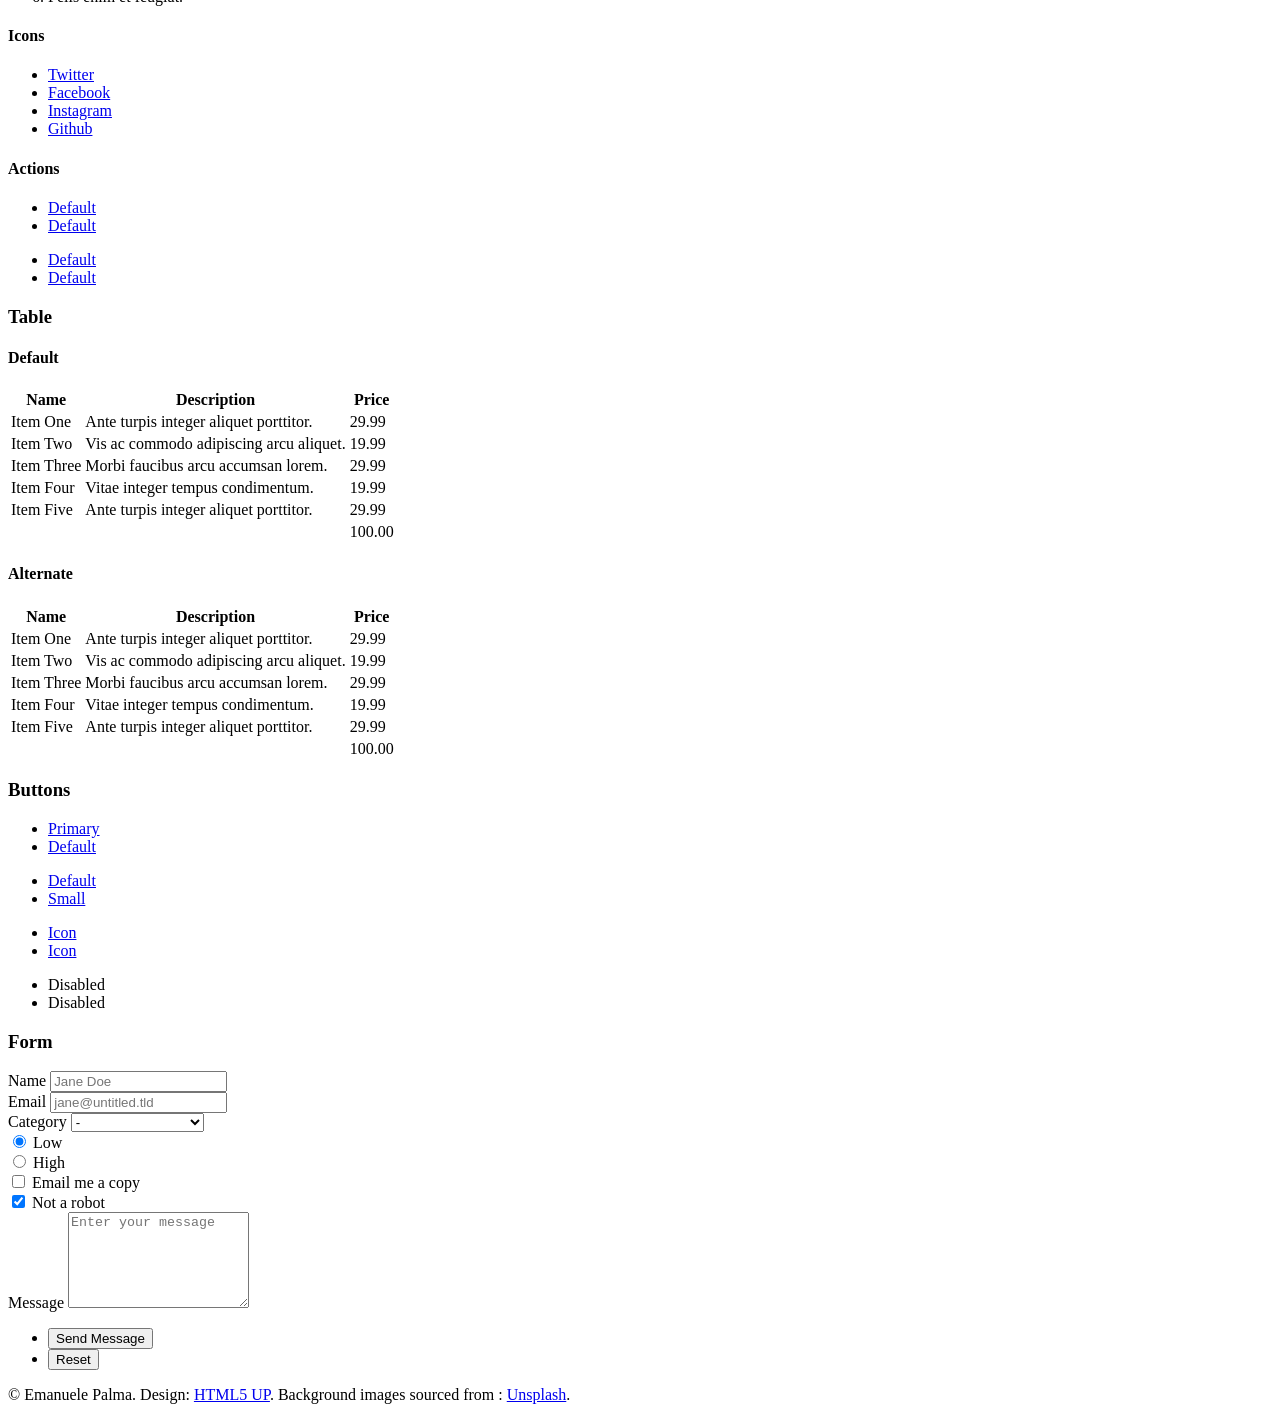
==== commit 309c2b20: "Update index.html" ====
--- a/index.html
+++ b/index.html
@@ -46,7 +46,7 @@
 							<article id="intro">
 								<h2 class="major">Intro</h2>
 								<span class="image main"><img src="images/pic01.jpg" alt="" /></span>
-								<p>My CV will tell you that I’m a Telecommunications & Information Engineer and PhD candidate at Tampere University specializing in image compression. It will also say I worked for 3 years as a Research Scientist in X-ray imaging, where I turned company and customer needs into scalable solutions based on image processing. By the way, check out my <a href="#work">awesome work</a>.</p>
+								<p>My CV will tell you that I’m an italian (you may have guessed it from the nice picture of my hometown) Telecommunications & Information Engineer and PhD candidate at Tampere University specializing in image compression. It will also say I worked for 3 years as a Research Scientist in X-ray imaging, where I turned company and customer needs into scalable solutions based on image processing. By the way, check out my <a href="#work">awesome work</a>.</p>
 								<p>As a matter of fact I am a people-centric technologist with deep roots in multimedia. My sweet spot is computational imaging and computer vision. I love collaborating across R&D, product, and support to solve hard problems, explaining the “why,” unblocking the “how,” and ensuring solutions stick. Inside and outside the office, I’m the “let’s loop everyone in” type: I speak at meetups, run and organize workshops, and enjoy supporting teams and customers. When I’m not building imaging pipelines or endlessly talking with someone, you’ll find me digging into IT and gaming, or recharging with electronic music, soccer, and the latest sci-fi/fantasy series.</p>
 							</article>
 
@@ -54,8 +54,21 @@
 							<article id="work">
 								<h2 class="major">Work</h2>
 								<span class="image main"><img src="images/pic02.jpg" alt="" /></span>
-								<p>Let's not get bogged down in official titles, shall we? My career path is less a straight line and more a series of very interesting detours. As you may have read in the intro I am, on paper, a Telecommunications & Information Engineer and a PhD candidate at Tampere University, which is just a long-winded way of saying I'm "technically" good at making pictures take up less space. On this path of becoming an expert in digital squishiness, I spent three years as a Research Scientist in X-ray imaging, basically moonlighting as a detective for the invisible. I also dabbled in image processing as a research assistant at the Finnish Hub for Development and Validation of Integrated Approaches (let's just call it FHAIVE) for short. </p>
-								<p>And my Italian chapter? That was a wild ride. I've been everything from an RF designer to a Network Engineer, a Technical Instructor and even a NOC operator. You know, the kind of person who knows exactly what to do when the internet goes out at 3 AM.</p>
+								<p>I am, on paper, a Telecommunications & Information Engineer and a PhD candidate at Tampere University in Lossless Image Compression Algorithm Development, which is just a long-winded way of saying I'm "technically" good at making pictures take up less space. 
+									If you do not believe it I published 4 peer-reviewed paper on the subject that can prove you wrong.</p>
+								<p>I also spent three years as a Research Scientist in X-ray imaging in the Algorithms team at Detection Technology, basically processing, 
+									optimizing and removing artifacts from all the images I could lay my hands on. Furthermore, I also dabbled in biological image processing as a 
+									research assistant at the Finnish Hub for Development and Validation of Integrated Approaches (let's just call it FHAIVE) for short.</p>
+
+								<p>The years spent working in Italy? That was a wild ride. I've been everything from an RF designer to a Network Engineer, a Technical Instructor and even a NOC operator. 
+									You know, the kind of person who knows exactly what to do when the internet goes out at 3 AM.</p>
+
+								<p>During all this time though, apart from spending countless hours in front of a display, I've learned how to interact with people and, more importantly, how to talk with people. 
+									I've always been a great fan of human interaction, and all my experiences gave me the opportunity of collaborating with the most diverse set of people. 
+									This taught me how to work and communicate across cultures and disciplines, reading the room, adjusting the tone and reading in between the lines. 
+									I can safely say that I recharge around people, and I’m at my best when I’m around someone.</p>
+
+								<span class="image main"><img src="images/wordcloud.png" alt="" /></span>
 
 								<li><a href="https://scholar.google.com/citations?user=SxBb3SAAAAAJ&hl=en" class="button primary">Look at my Publications!</a></li>
 								<li><a href="./Palma_CV.pdf" class="button icon solid fa-download">Download my CV!</a></li>
@@ -66,14 +79,16 @@
 							<article id="about">
 								<h2 class="major">About</h2>
 								<span class="image main"><img src="images/pic03.jpg" alt="" /></span>
-								<p>I'm a 33-year-old who, for the better part of three decades, was a full-time Roman; navigating ancient cobblestones, missing delayed buses and surviving a chaotic life with a certain flair was my go-to. About 10 years ago, I decided to swap the Colosseum for the cold, and I've been successfully faking it as a Finn ever since. My life is a delightful mess of cultural confusion, where I'm constantly trying to remember if I'm supposed to be sipping espresso or enduring a sauna session. The Roman in me still dreams of summer heat or chaotic football games at the stadium, but the new, faux-Finnish me has learned to appreciate the subtle art of not complaining about the weather. So, if you're looking for someone who brings a little bit of ancient history and a lot of dry humor to the table, you've got the right guy. Just don't ask me for directions to the nearest pizzeria, I'm still trying to figure out how to survive on herring and rye bread.</p>
+								<p>I'm a 33-year-old who, for the better part of three decades, was a full-time Roman; navigating ancient cobblestones, missing delayed buses and surviving a chaotic life with a certain flair was my go-to. About 10 years ago, I decided to swap the Colosseum for the cold, and I've been successfully faking it as a Finn ever since. My life is a delightful mess of cultural confusion, where I'm constantly trying to remember if I'm supposed to be sipping espresso or enduring a sauna session. The Roman in me still dreams of summer heat or chaotic football games at the stadium, but the new, faux-Finnish me has learned to appreciate the subtle art of not complaining about the weather. So, if you're looking for someone who brings a little bit of ancient history and a lot of dry humor to the table, you've got the right guy.</p>
 							</article>
 
 						<!-- Contact -->
 							<article id="contact">
 								<h2 class="major">Contact</h2>
-								<p>Got a project you're itching to discuss, or just want to swap stories about what it's like to trade Italy for Finland? I'm always up for a good conversation. 
-									For me, a successfull collaboration always starts with a simple chat. So, whether you have a complex problem to solve or just want to connect, feel free to drop me a line.</p>
+								<p>I believe that a successfull collaboration always starts with a simple chat.</p>
+								Wheter you have a project you're itching to discuss, a complex problem to solve or just want to swap stories about what it's like to trade Italy for Finland, feel free to drop me a line. I'm always up for a good conversation.</p>
+								<p>Just don't ask me for directions to the nearest pizzeria; here most of them put ketchup and pineapple on pizza and trust me, you do not want that information.</p>
+
 								<p>You can reach me at palma.emanuele13 "at" gmail.com.</p>
 								
 								<ul class="icons">
@@ -347,3 +362,4 @@
 </html>
 
 
+
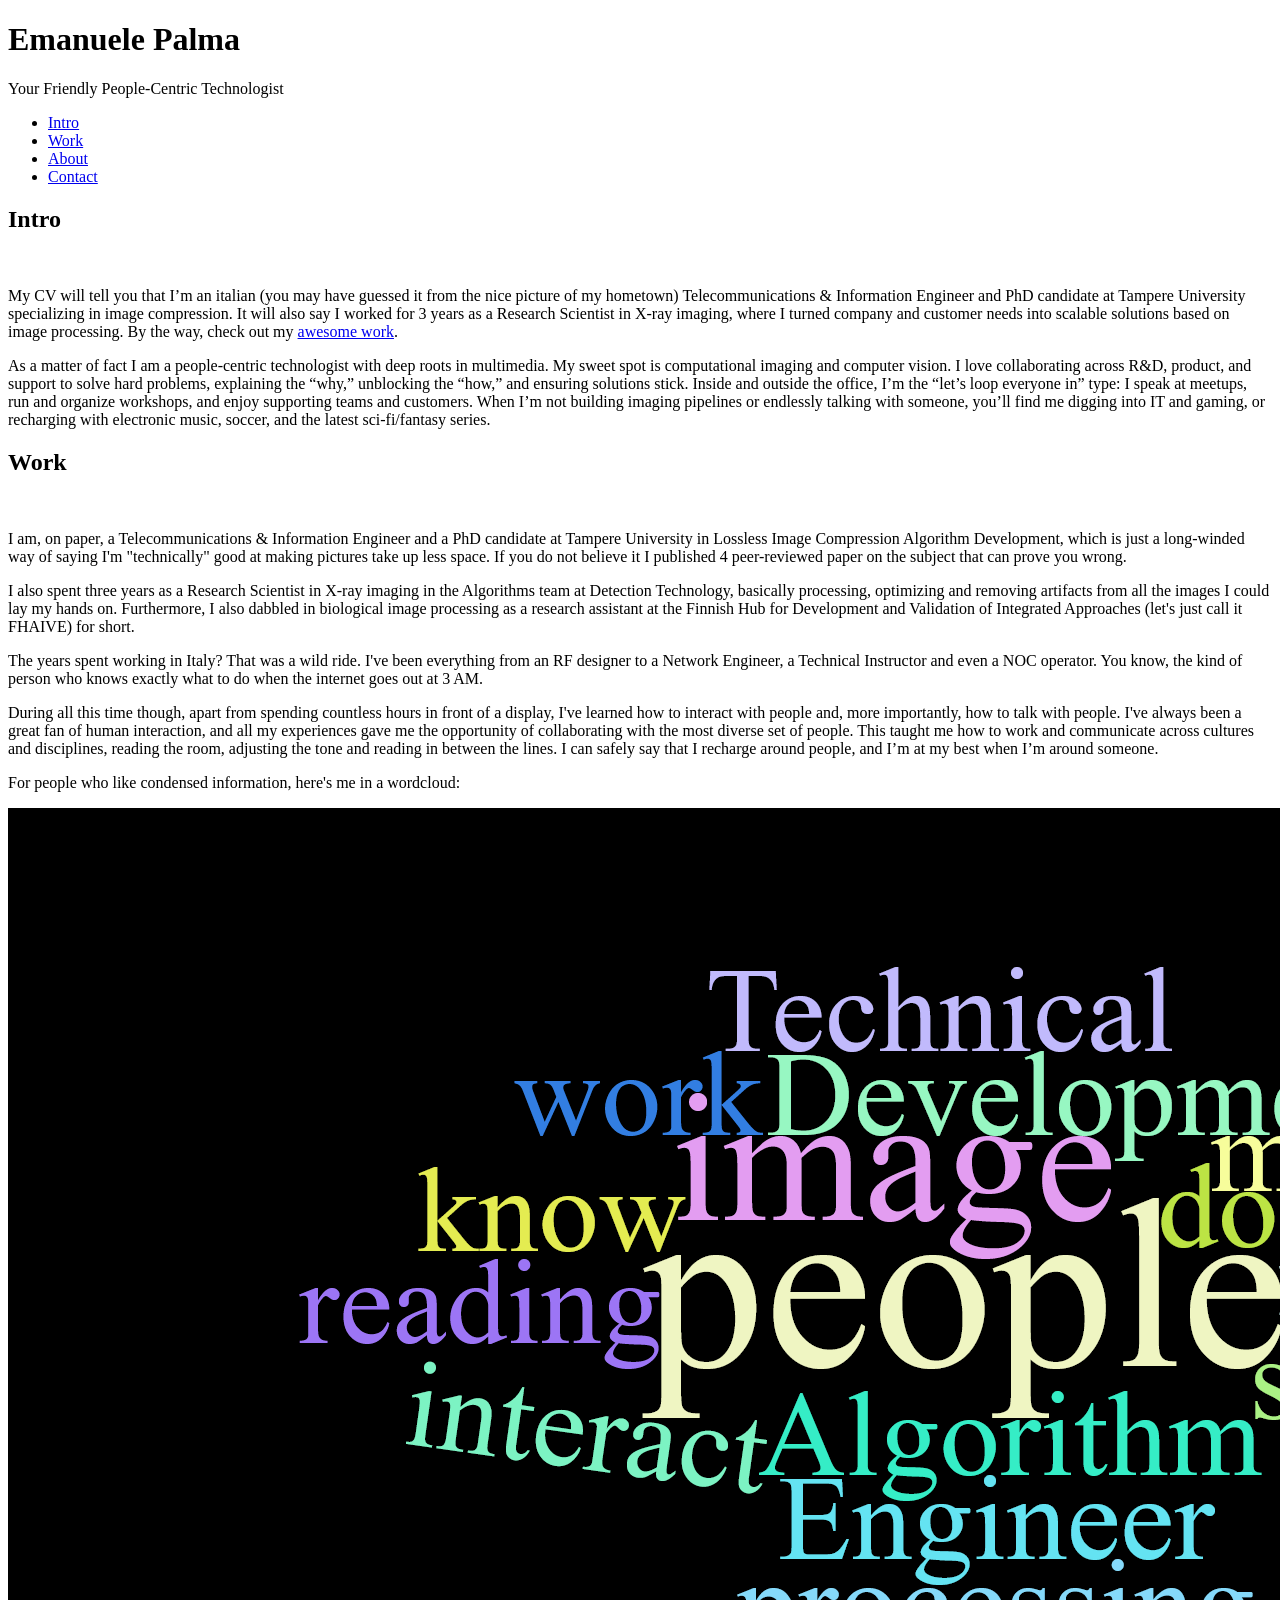
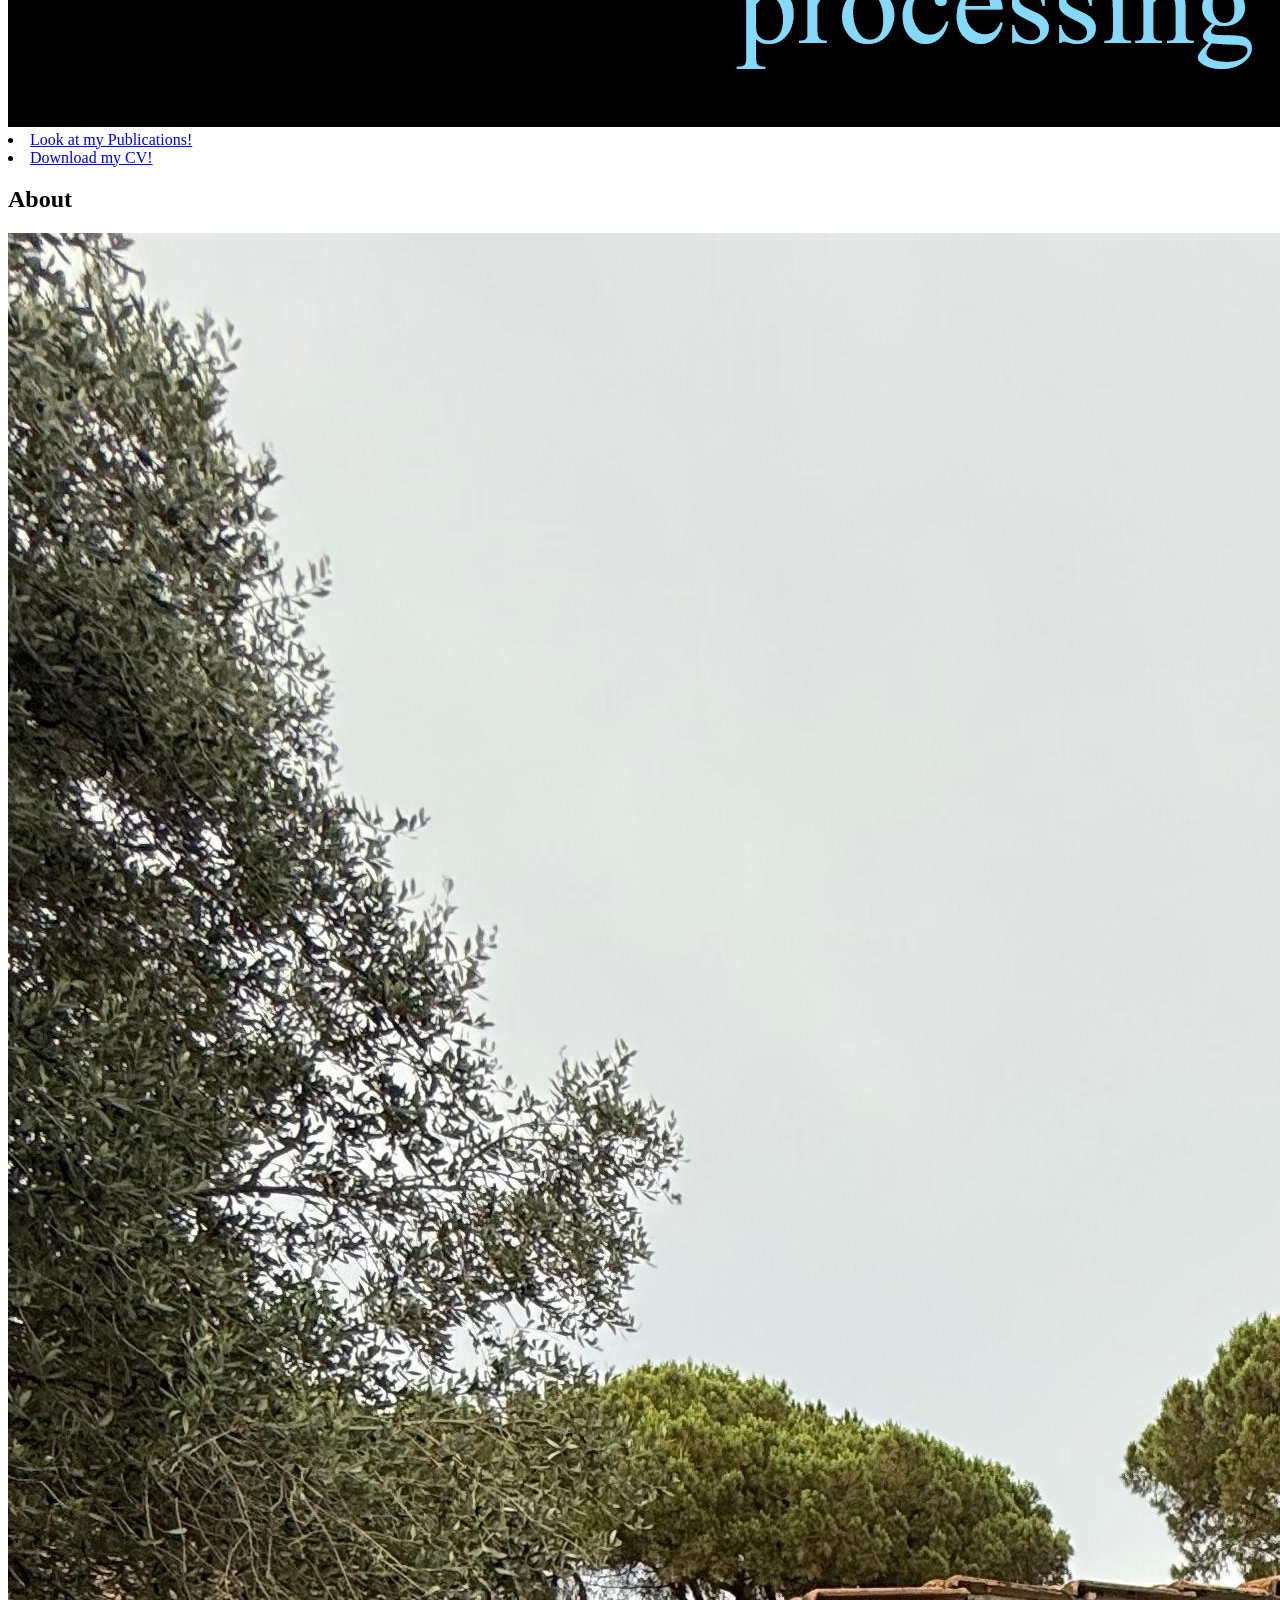
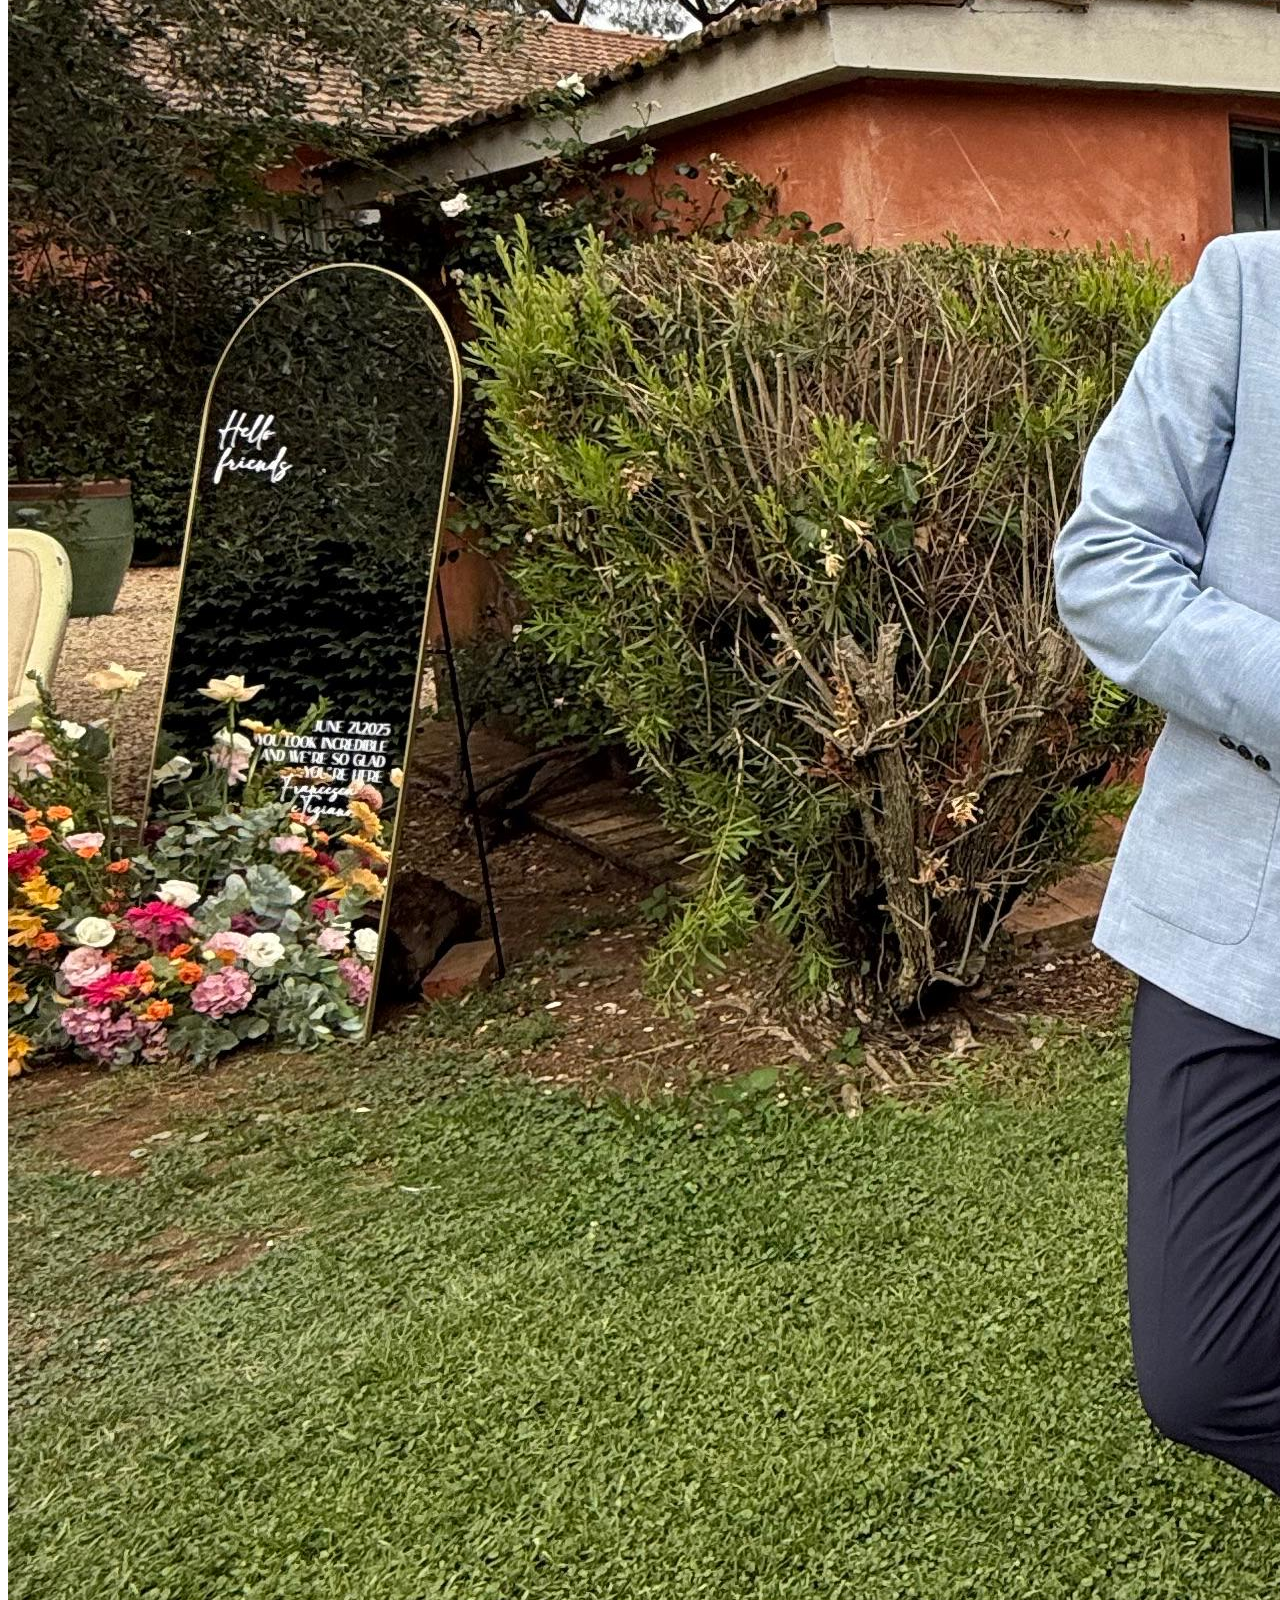
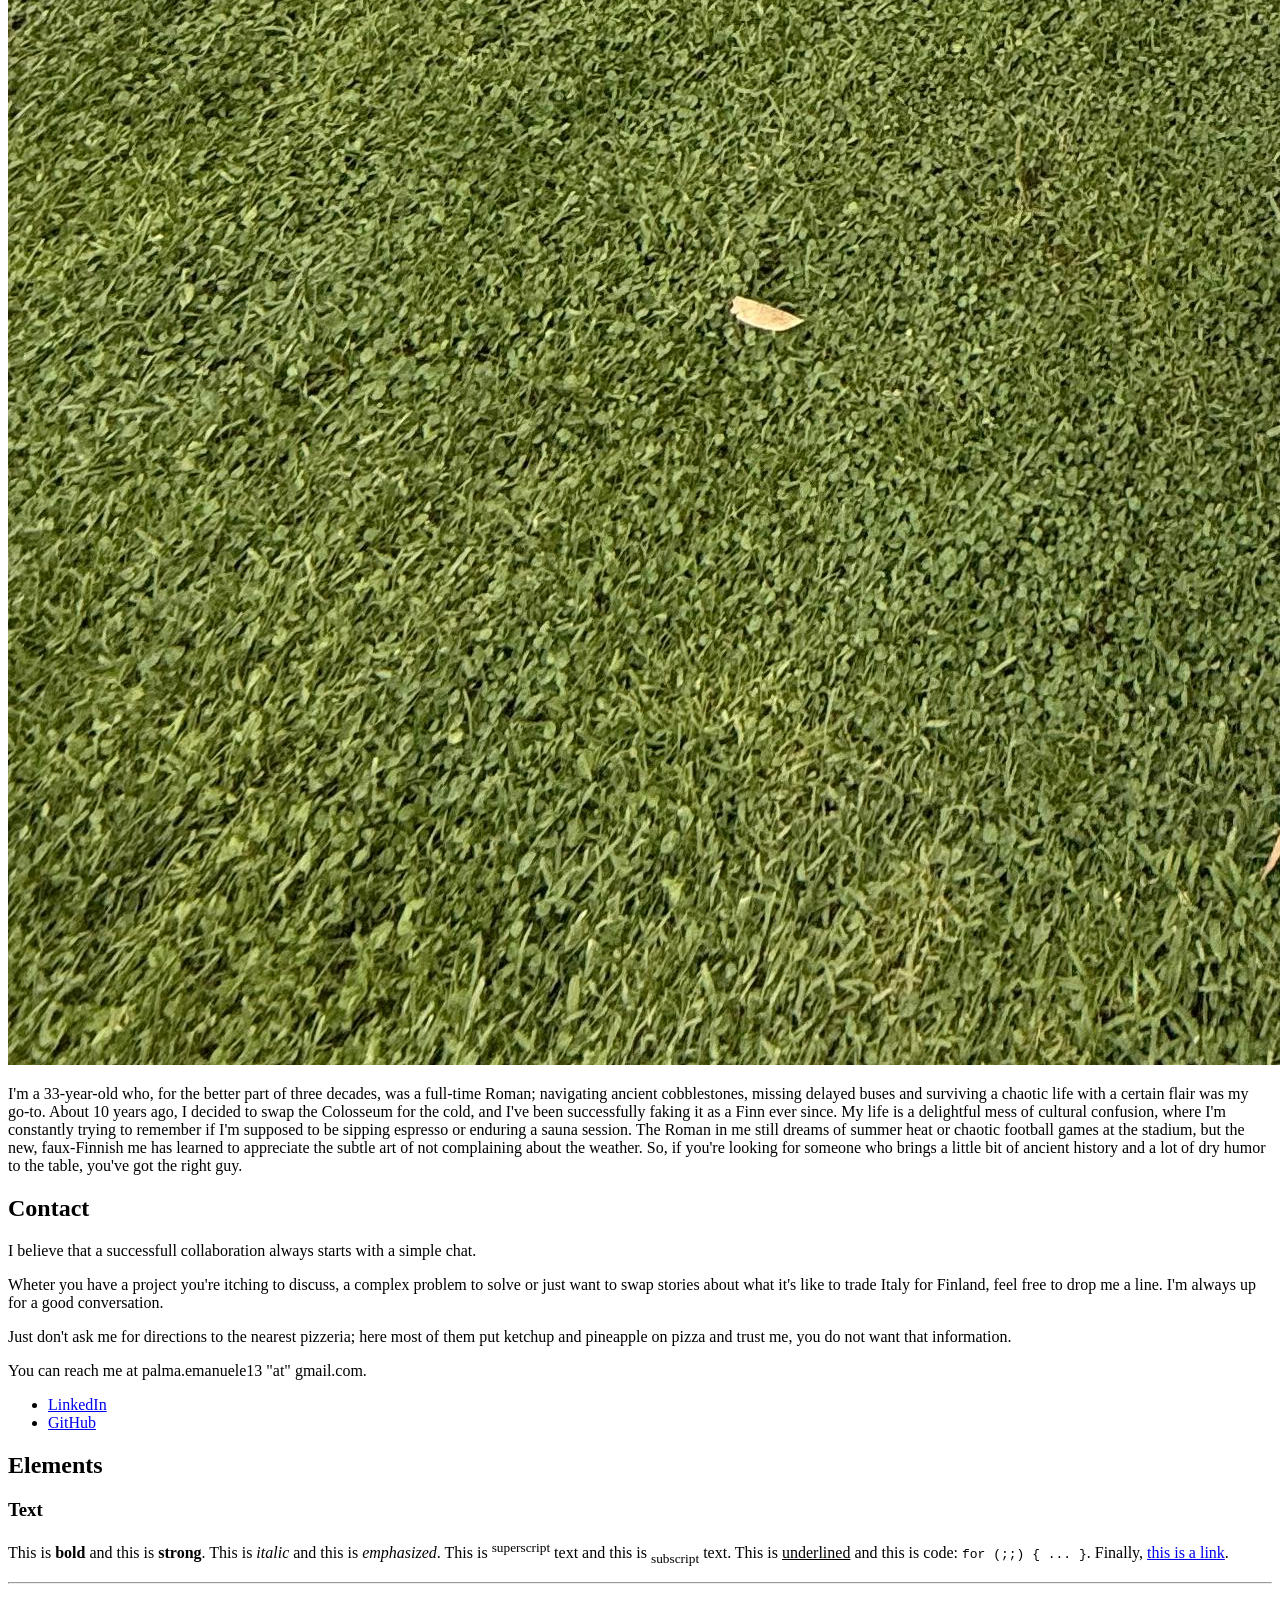
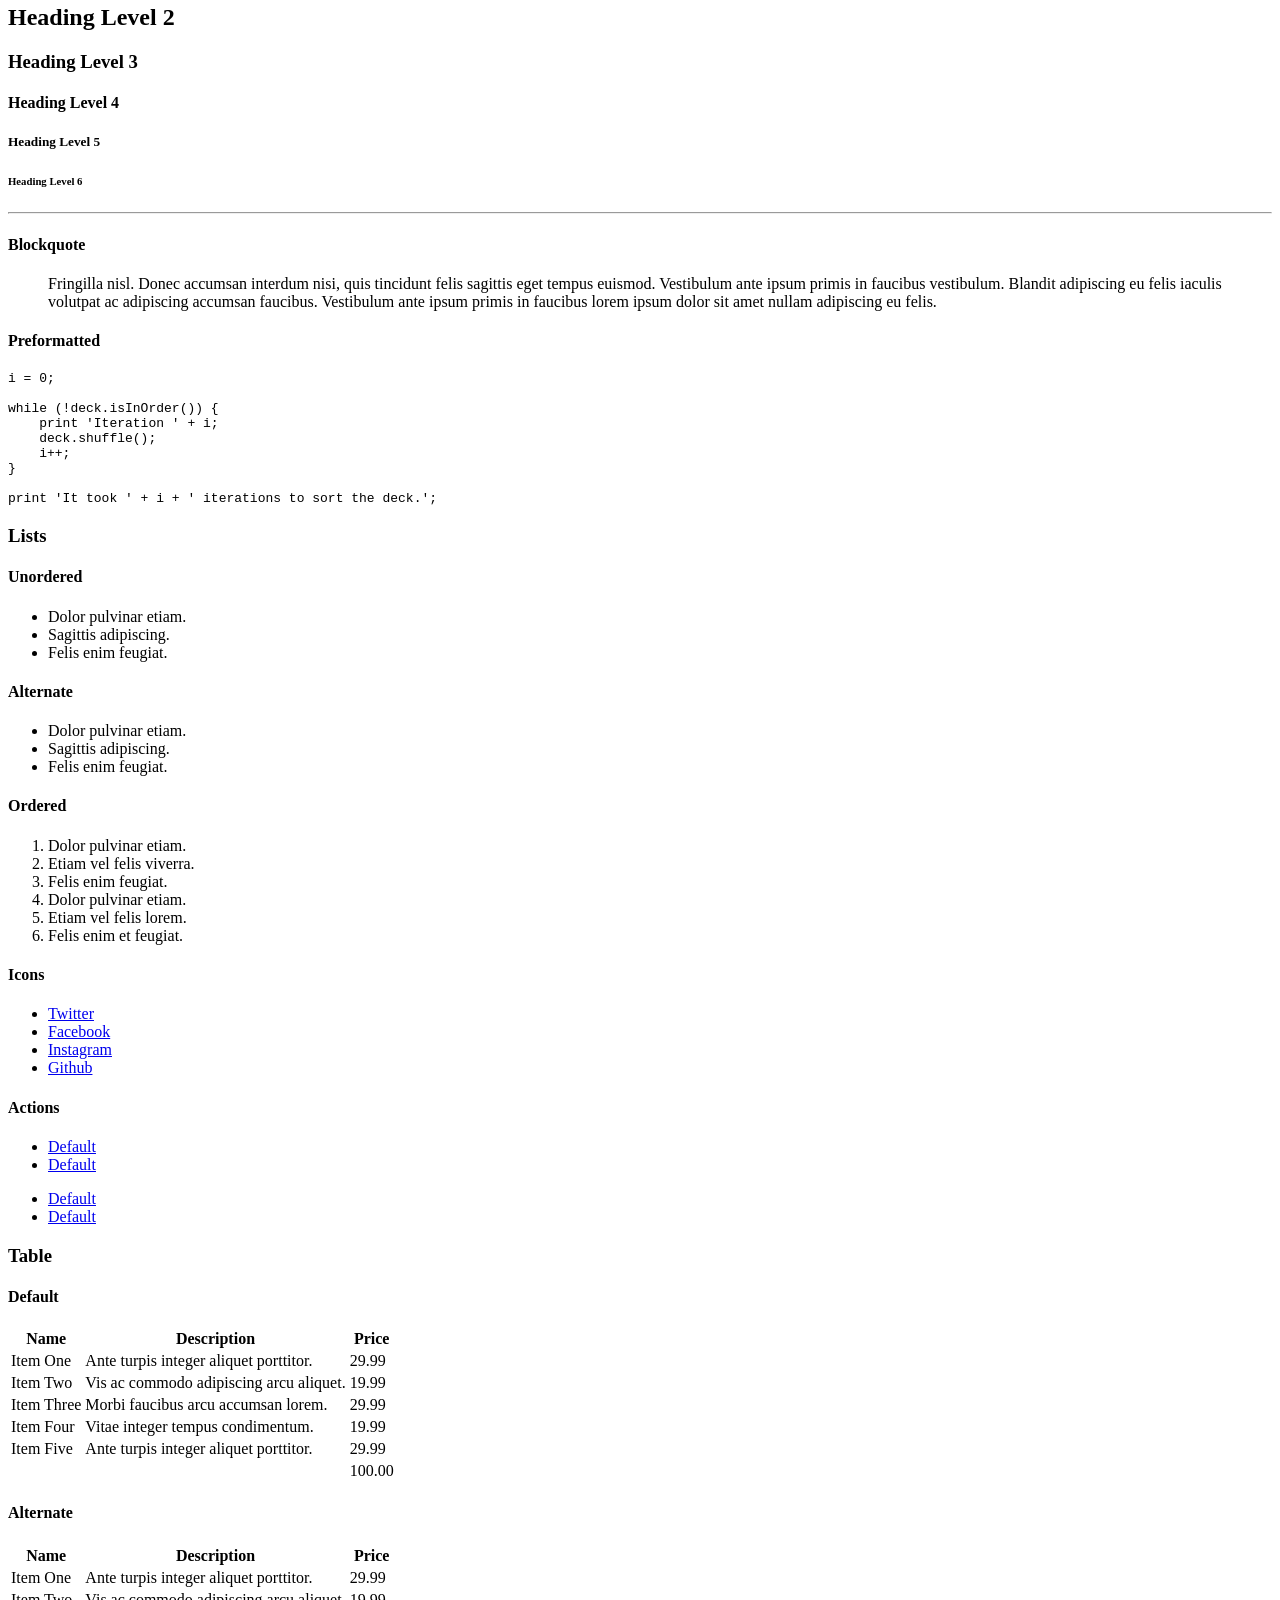
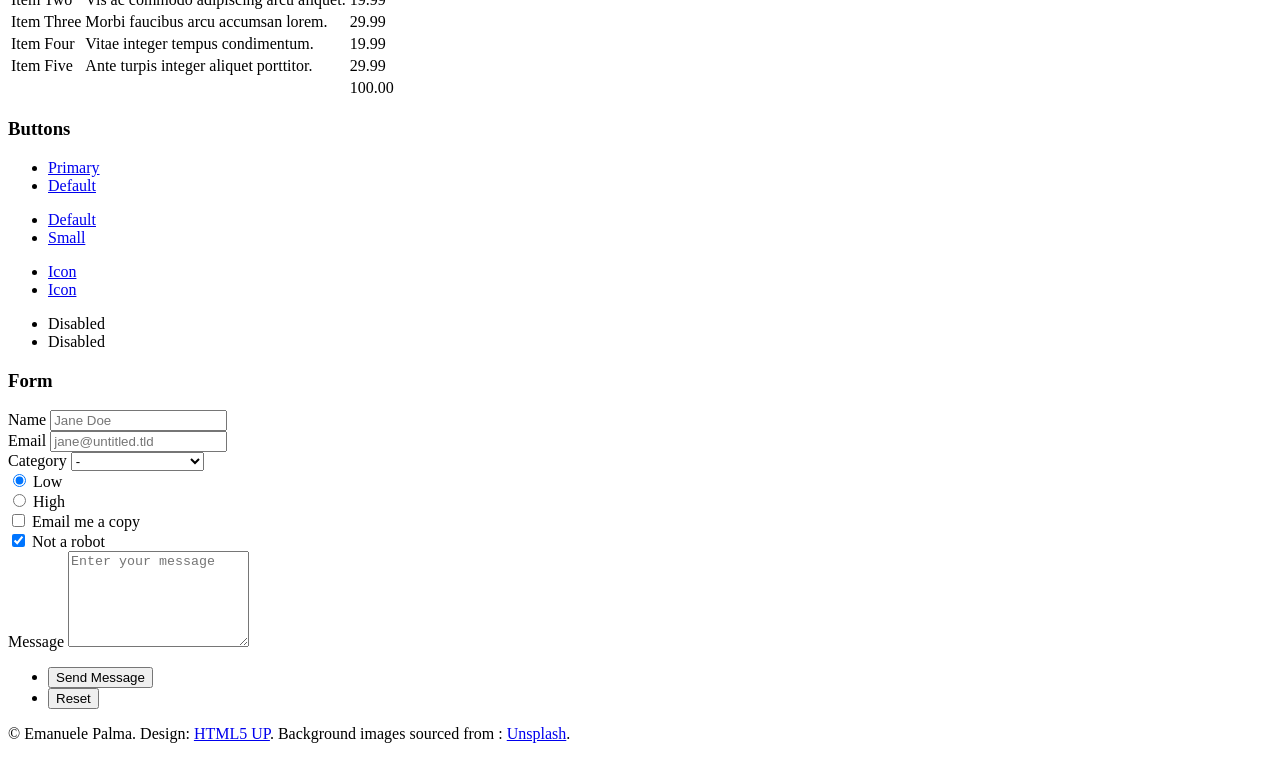
==== commit 096cc3ac: "Update index.html" ====
--- a/index.html
+++ b/index.html
@@ -68,6 +68,8 @@
 									This taught me how to work and communicate across cultures and disciplines, reading the room, adjusting the tone and reading in between the lines. 
 									I can safely say that I recharge around people, and I’m at my best when I’m around someone.</p>
 
+								<p>For people who like condensed information, here's me in a wordcloud:</p>
+								
 								<span class="image main"><img src="images/wordcloud.png" alt="" /></span>
 
 								<li><a href="https://scholar.google.com/citations?user=SxBb3SAAAAAJ&hl=en" class="button primary">Look at my Publications!</a></li>
@@ -363,3 +365,4 @@
 
 
 
+
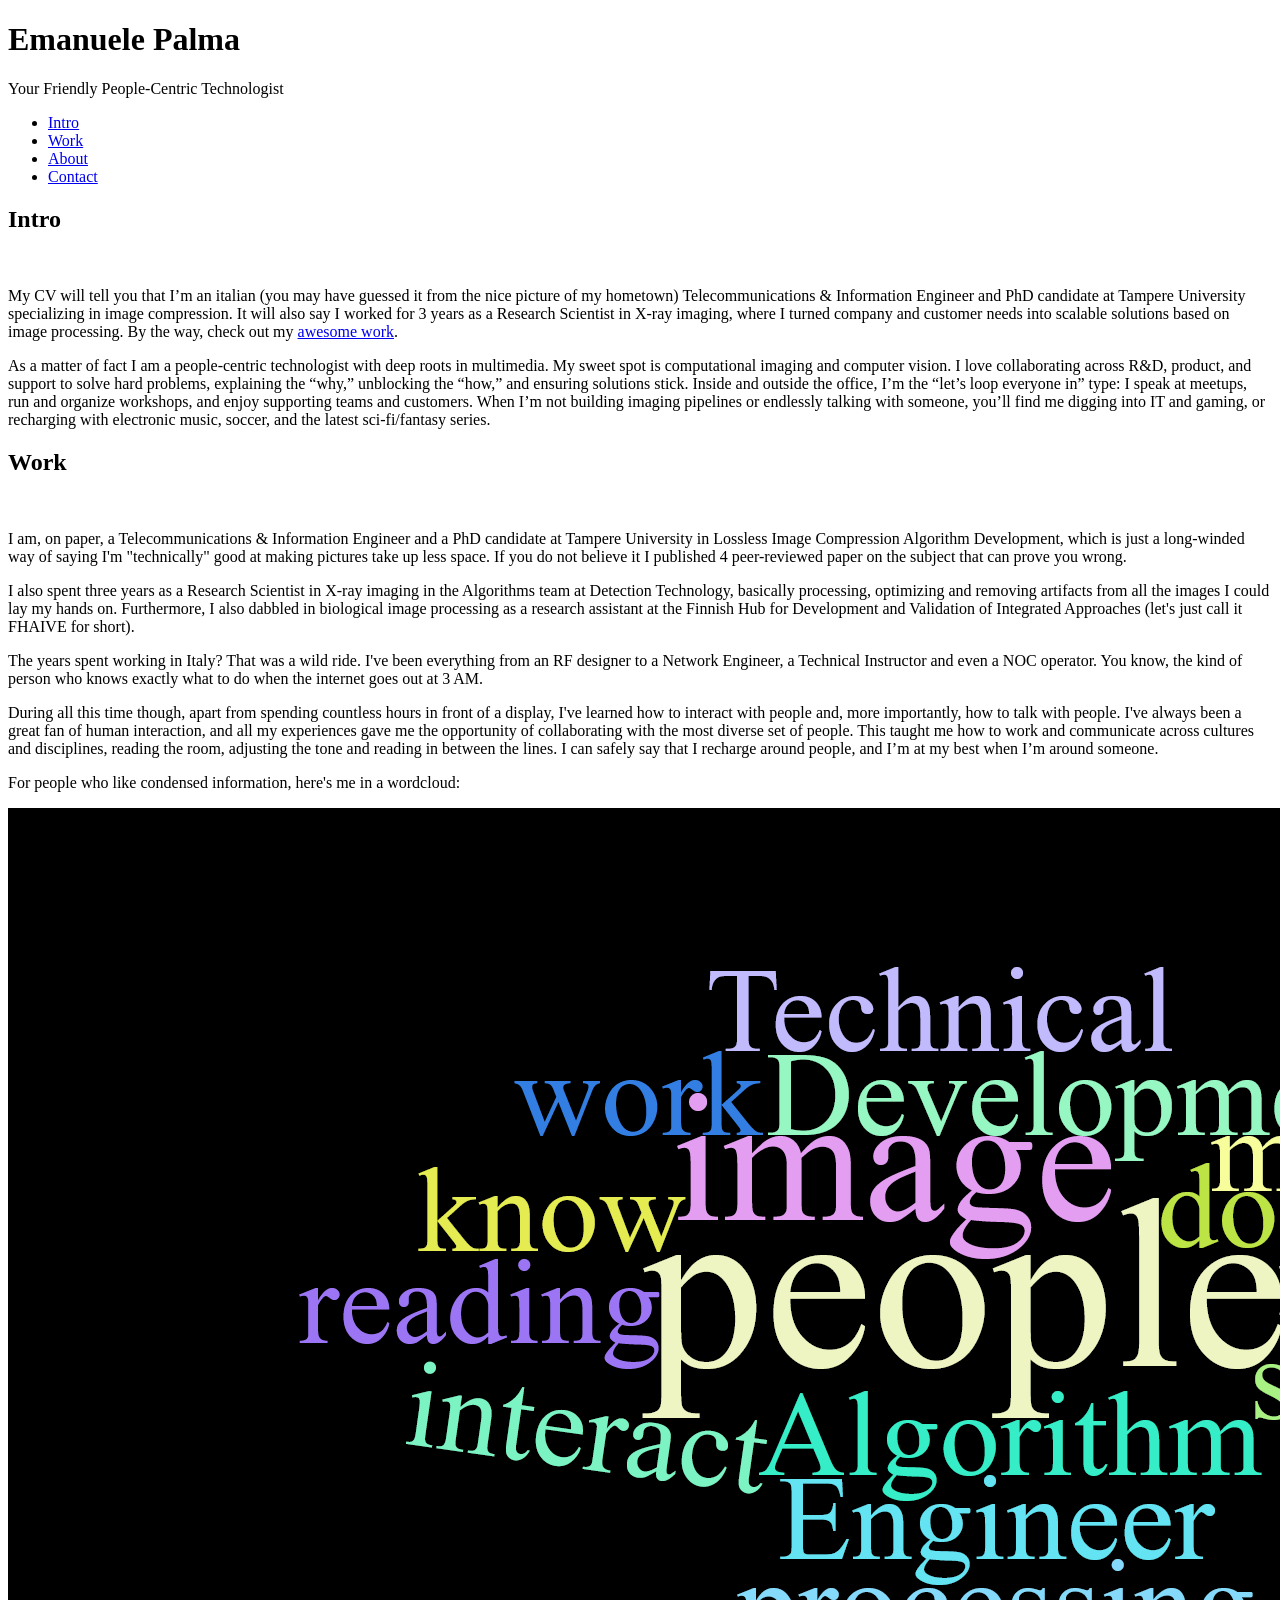
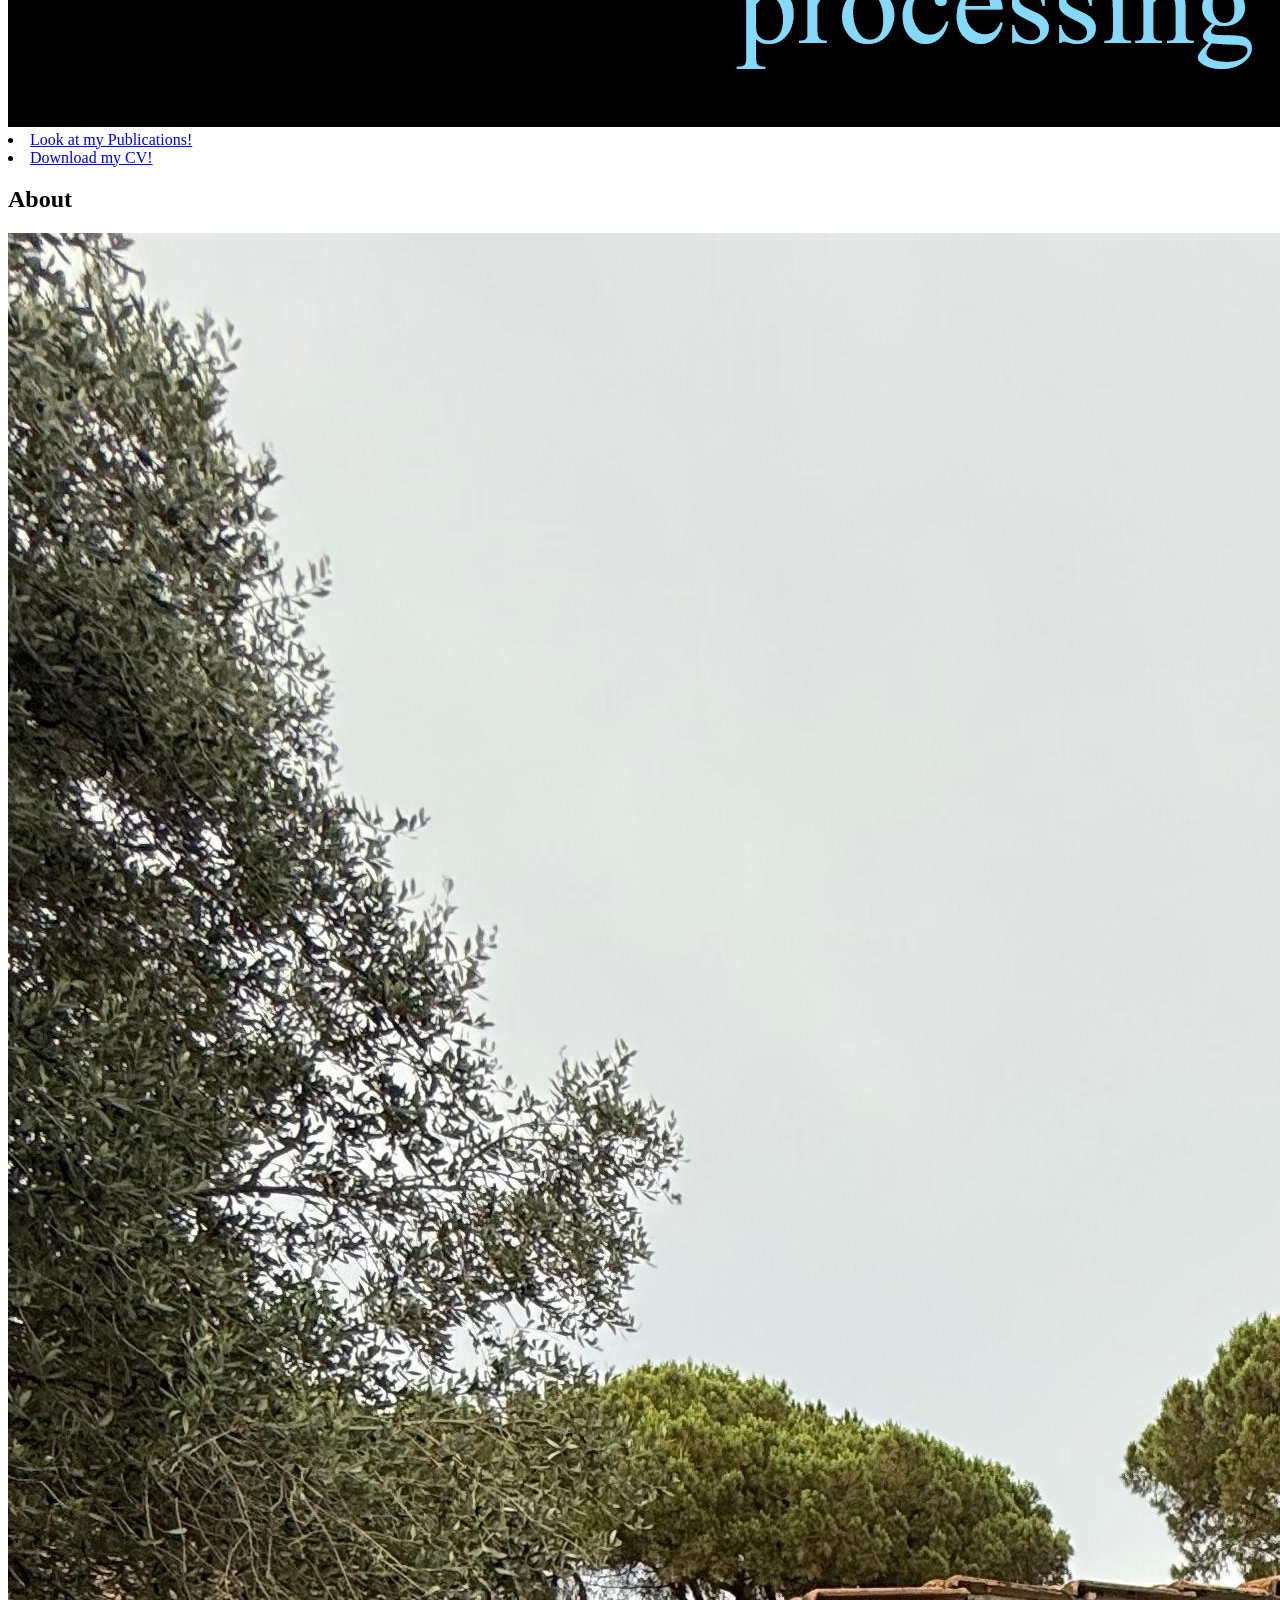
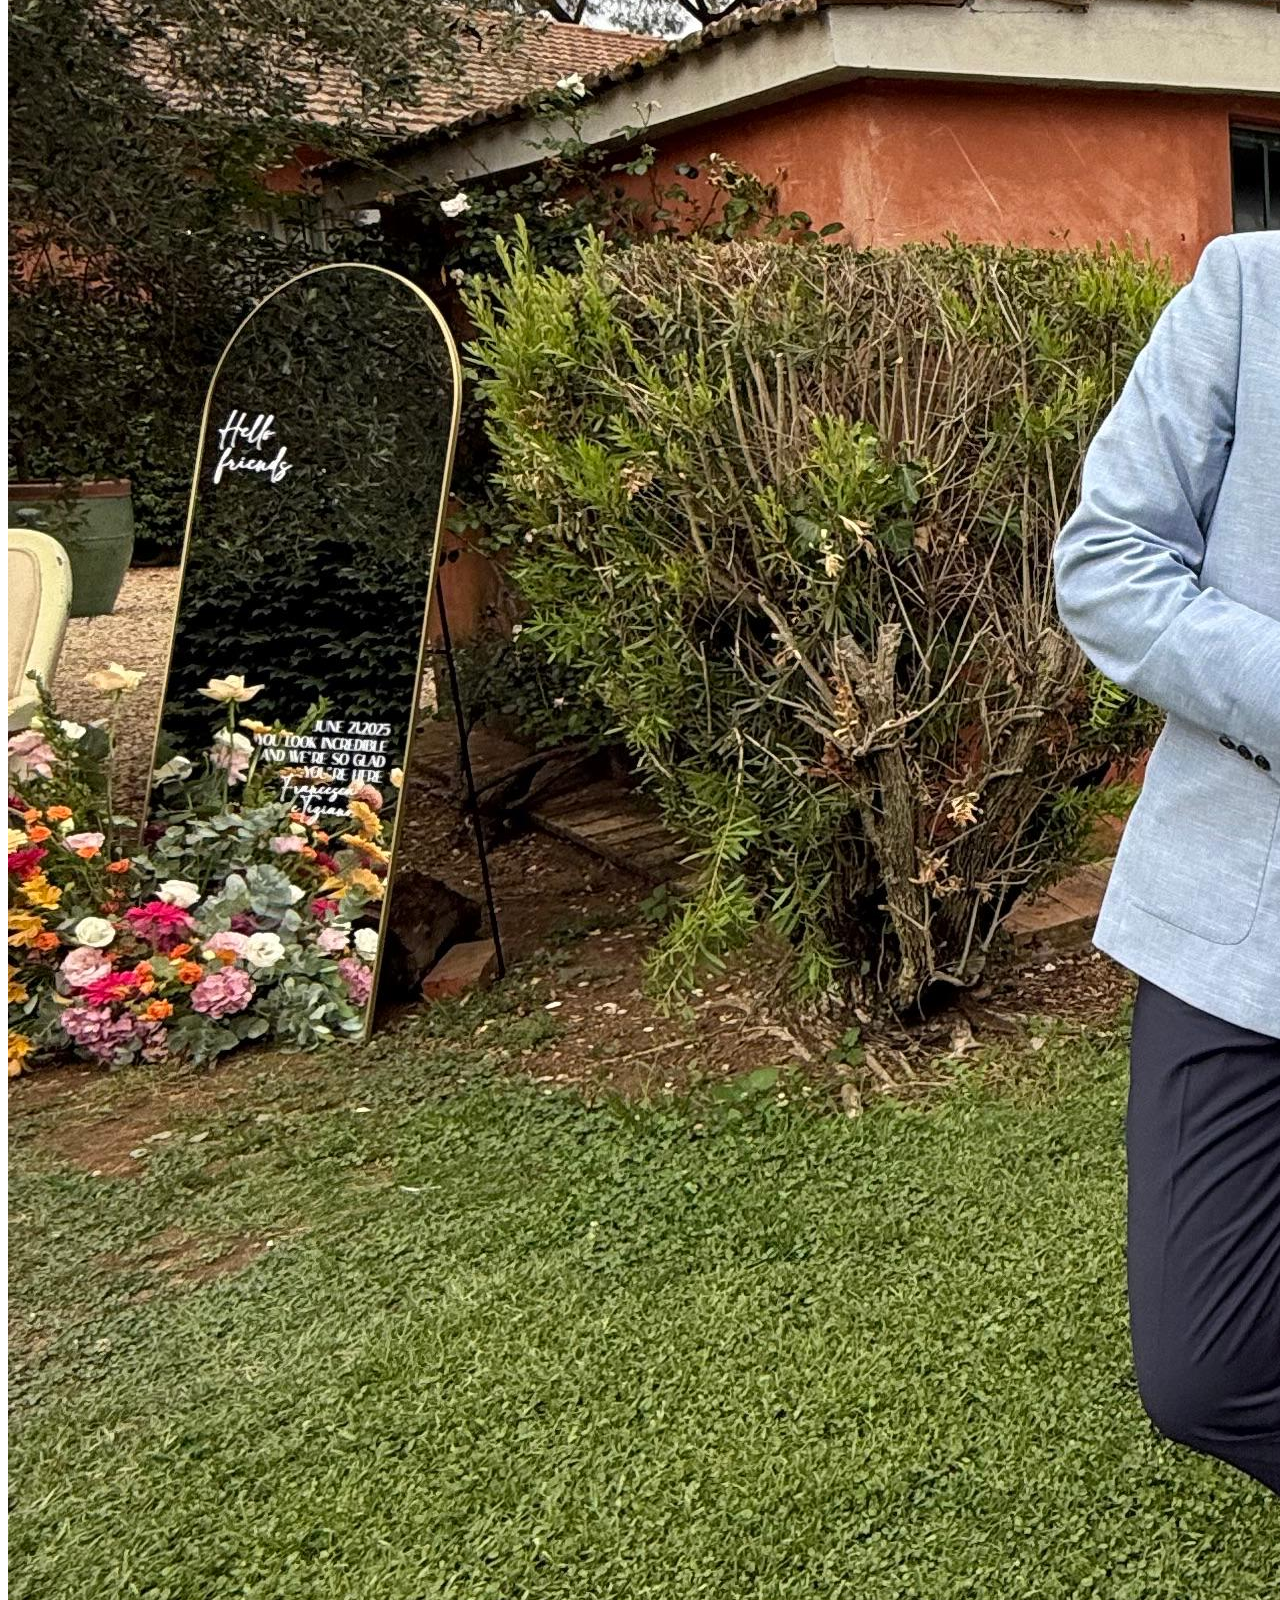
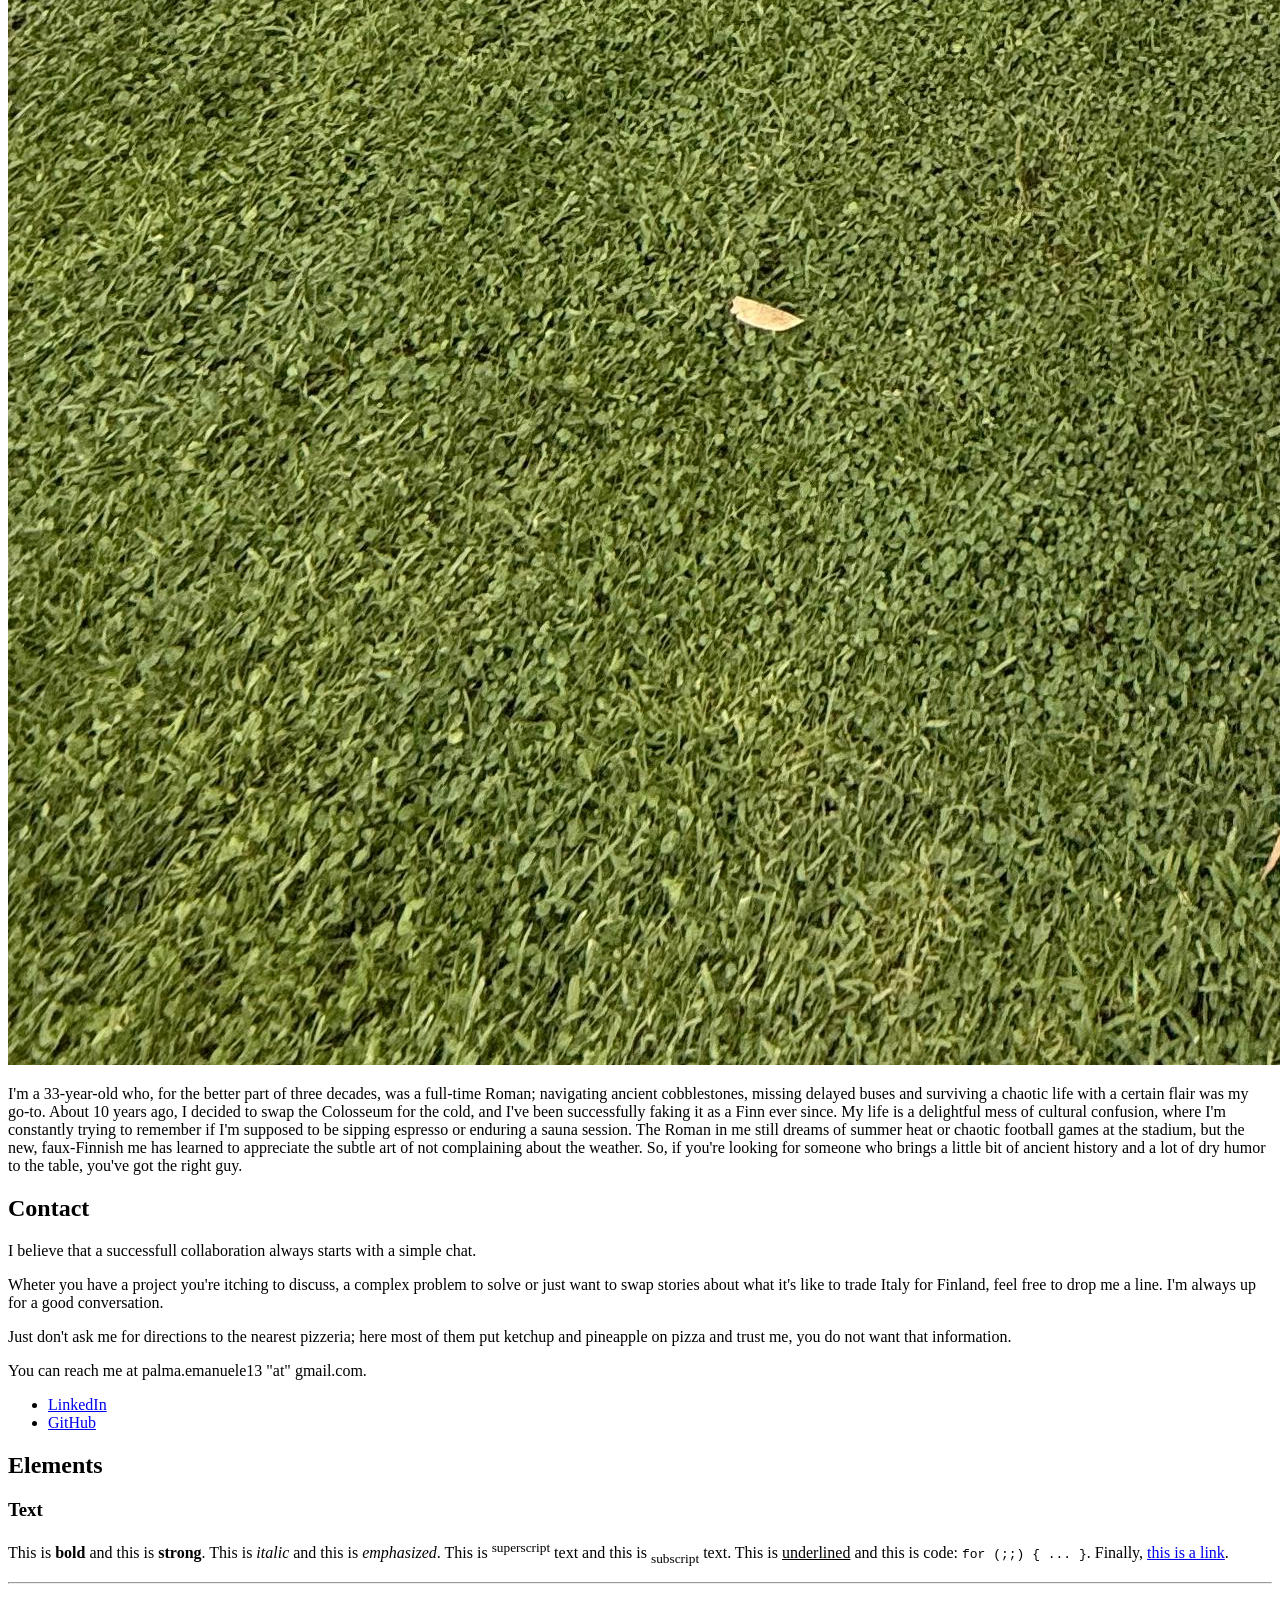
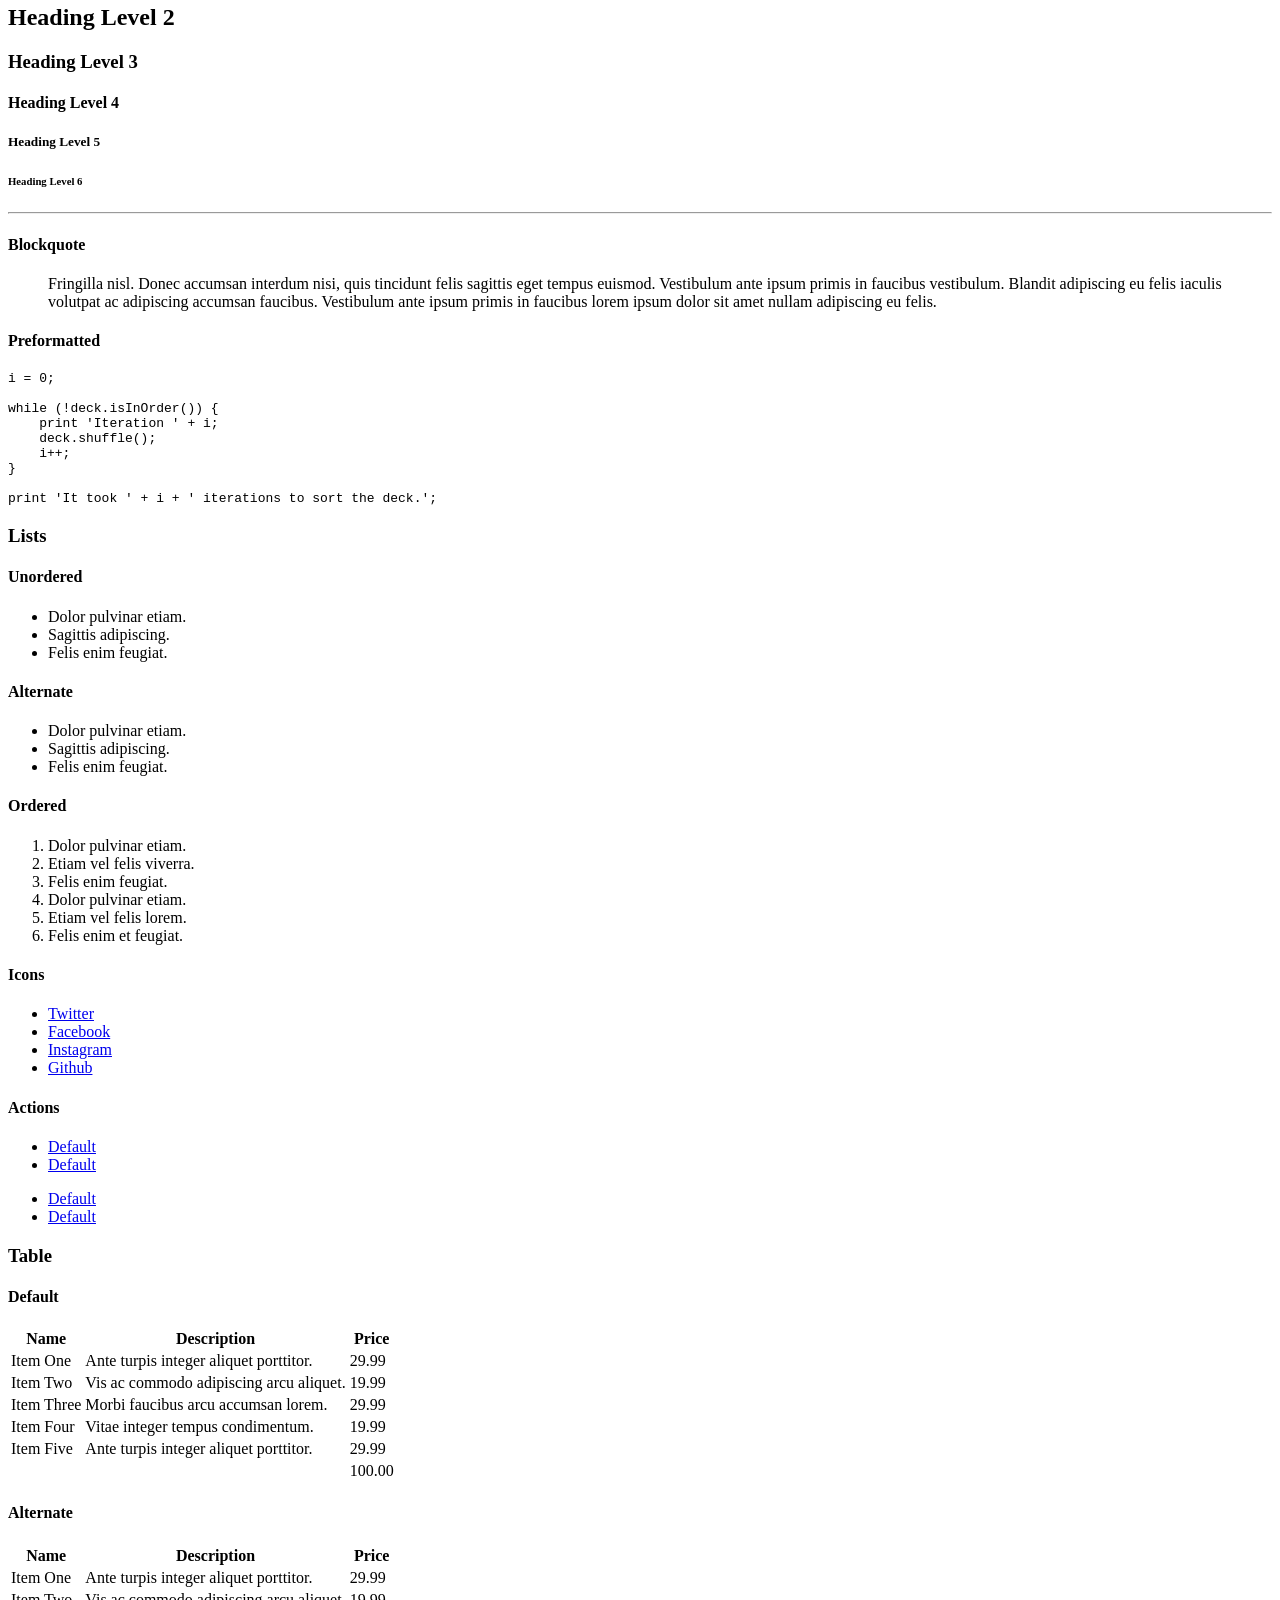
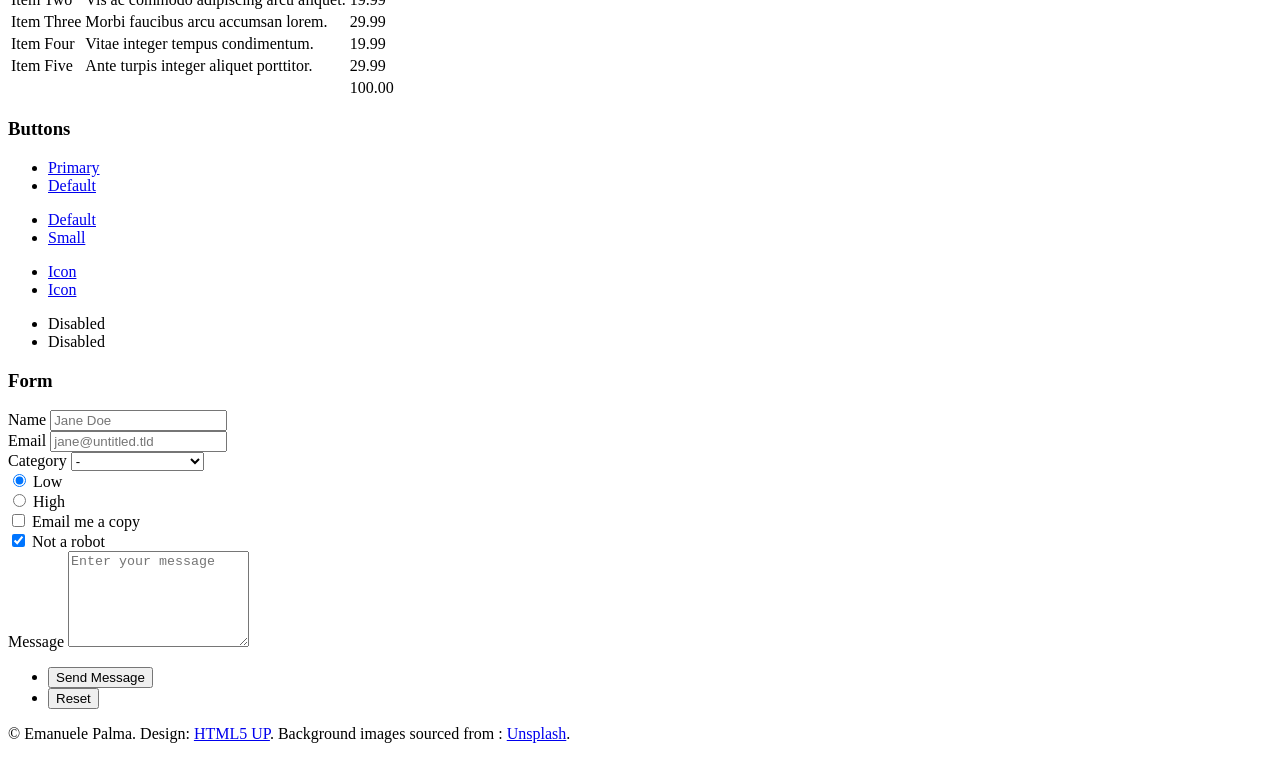
==== commit 114e8fab: "Update index.html" ====
--- a/index.html
+++ b/index.html
@@ -58,7 +58,7 @@
 									If you do not believe it I published 4 peer-reviewed paper on the subject that can prove you wrong.</p>
 								<p>I also spent three years as a Research Scientist in X-ray imaging in the Algorithms team at Detection Technology, basically processing, 
 									optimizing and removing artifacts from all the images I could lay my hands on. Furthermore, I also dabbled in biological image processing as a 
-									research assistant at the Finnish Hub for Development and Validation of Integrated Approaches (let's just call it FHAIVE) for short.</p>
+									research assistant at the Finnish Hub for Development and Validation of Integrated Approaches (let's just call it FHAIVE for short).</p>
 
 								<p>The years spent working in Italy? That was a wild ride. I've been everything from an RF designer to a Network Engineer, a Technical Instructor and even a NOC operator. 
 									You know, the kind of person who knows exactly what to do when the internet goes out at 3 AM.</p>
@@ -366,3 +366,4 @@
 
 
 
+
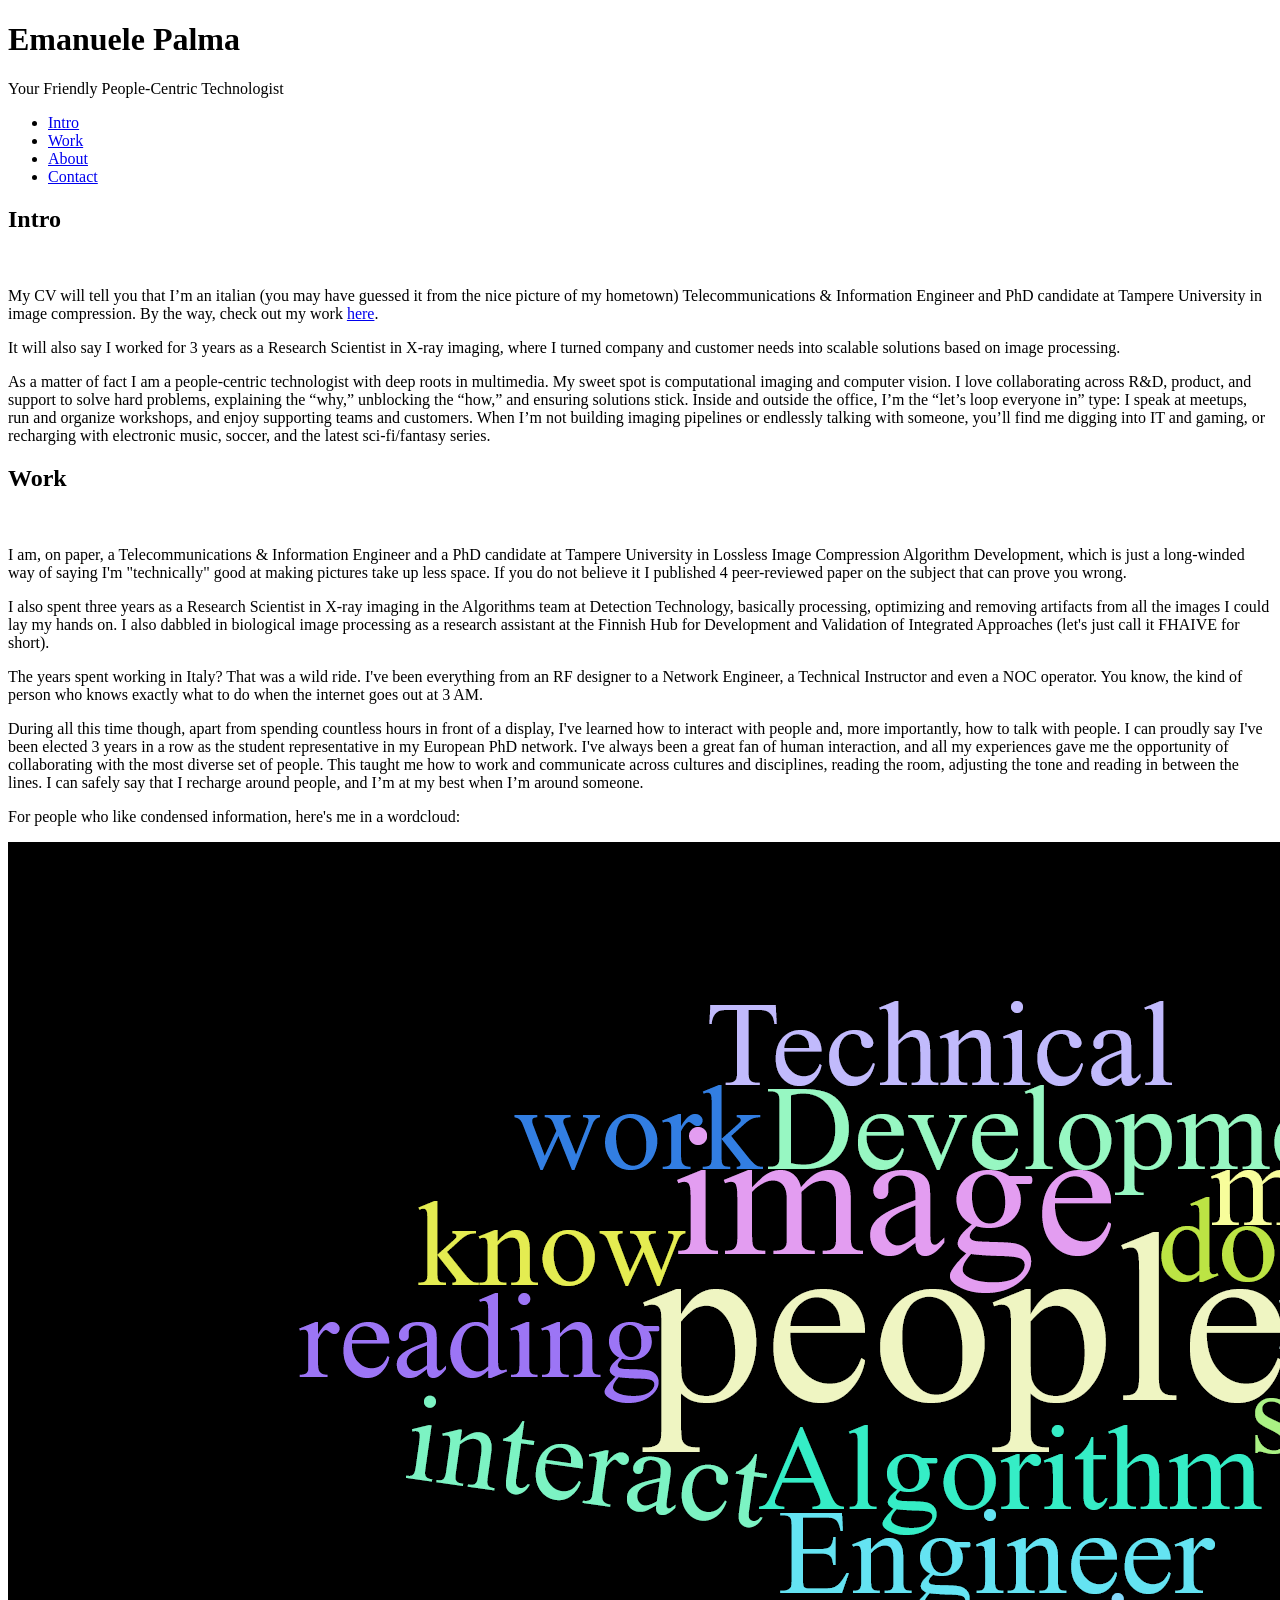
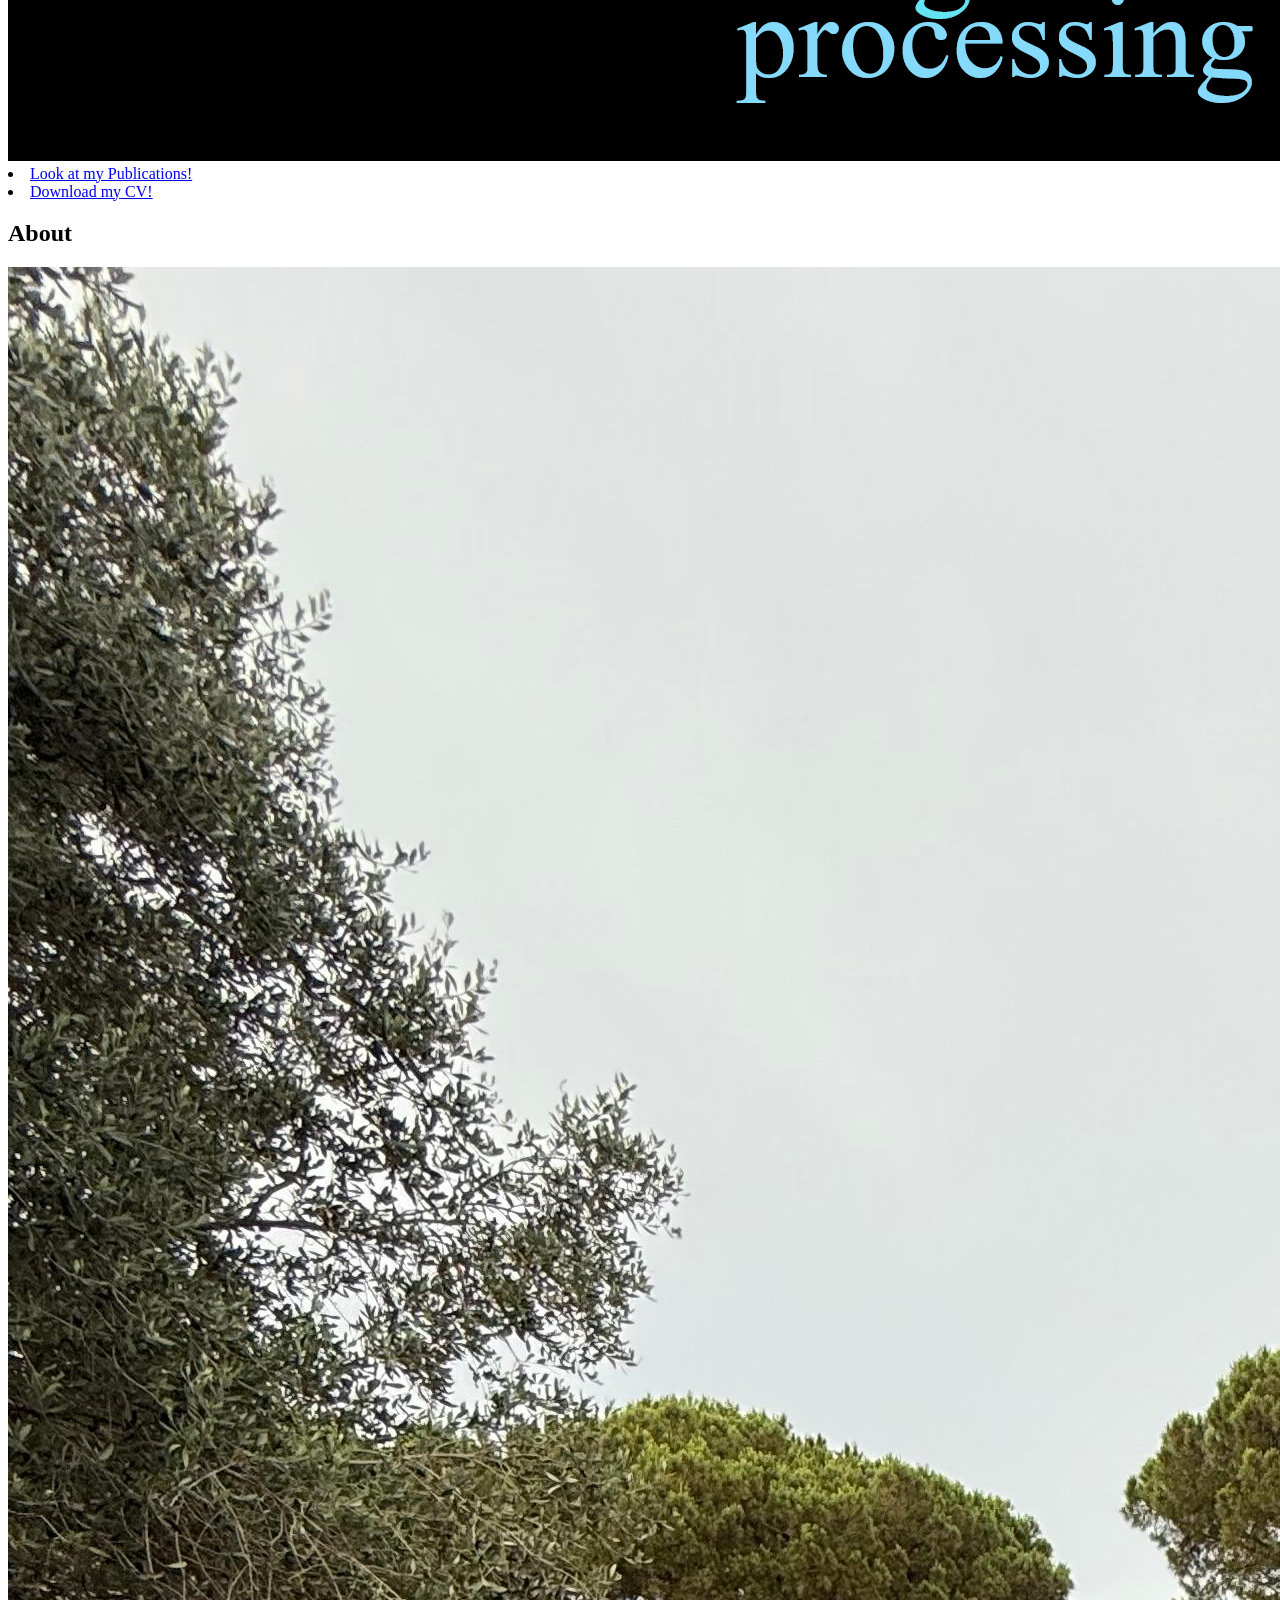
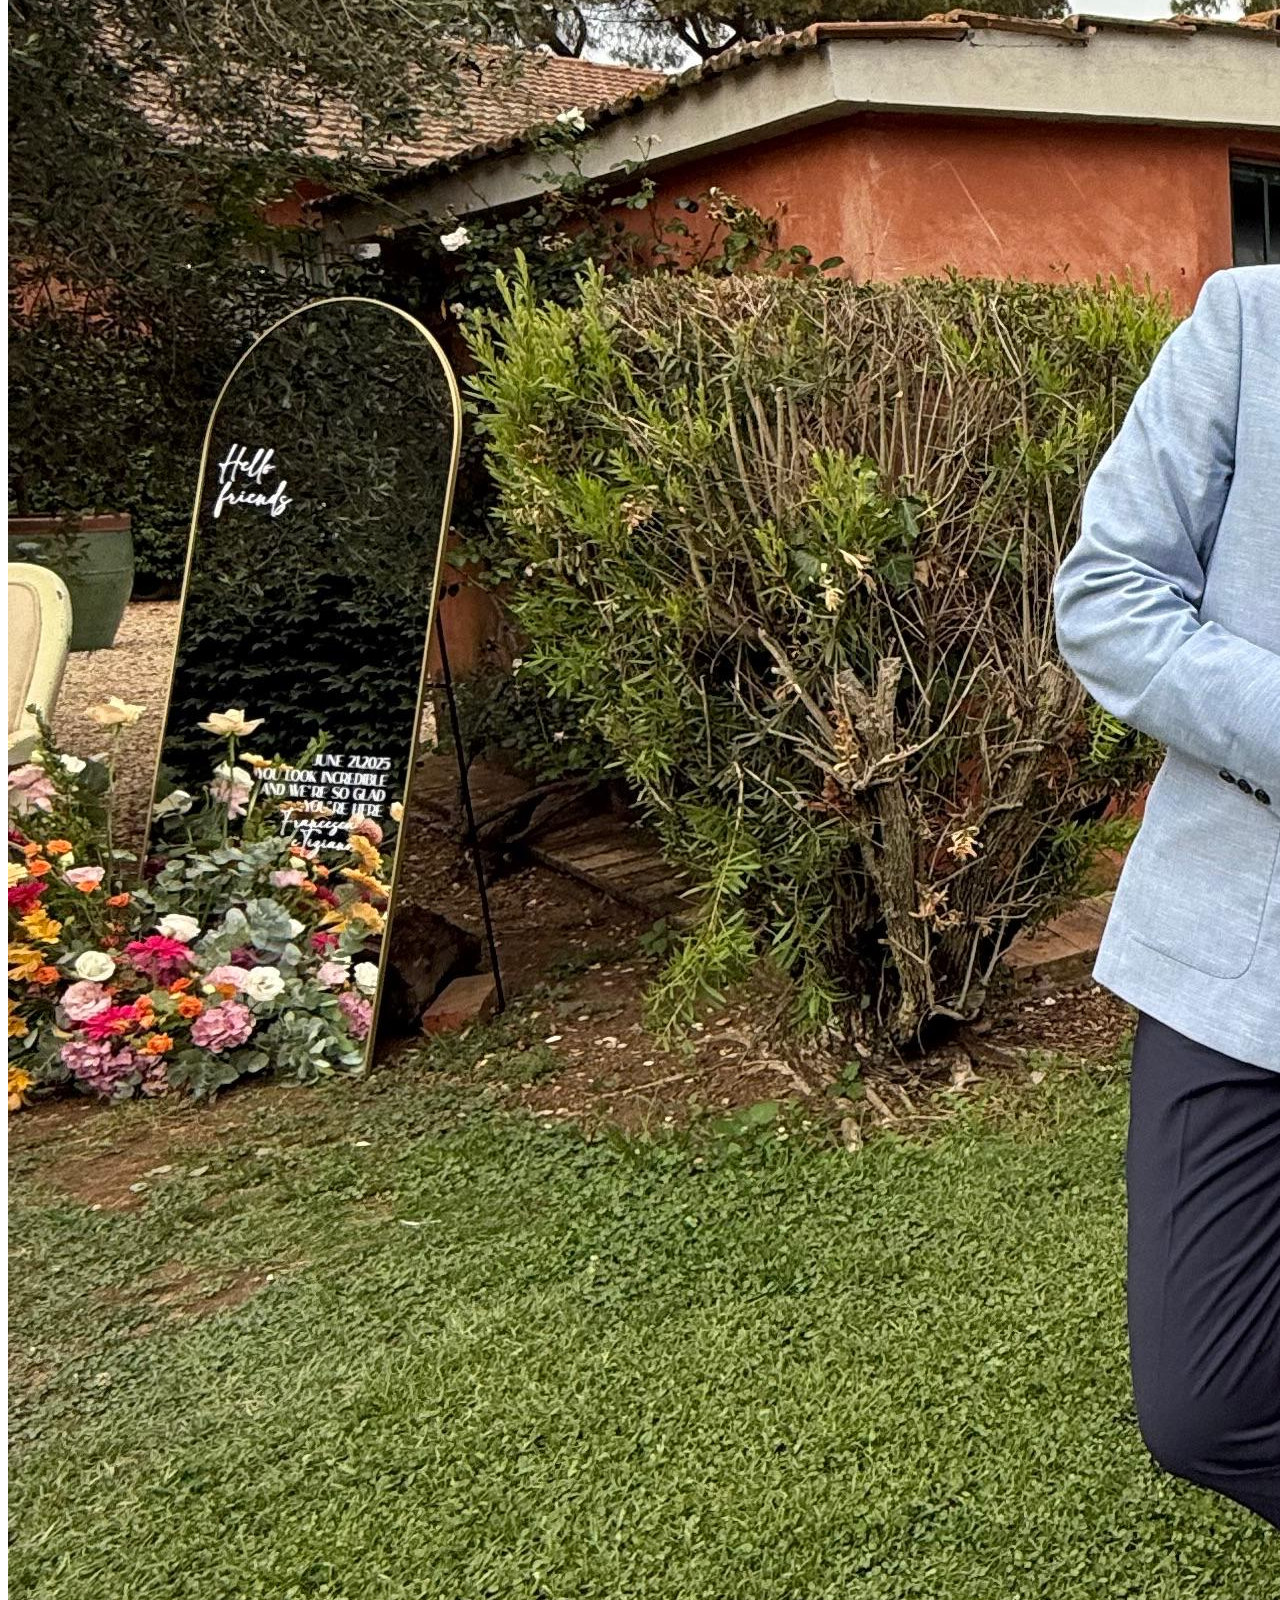
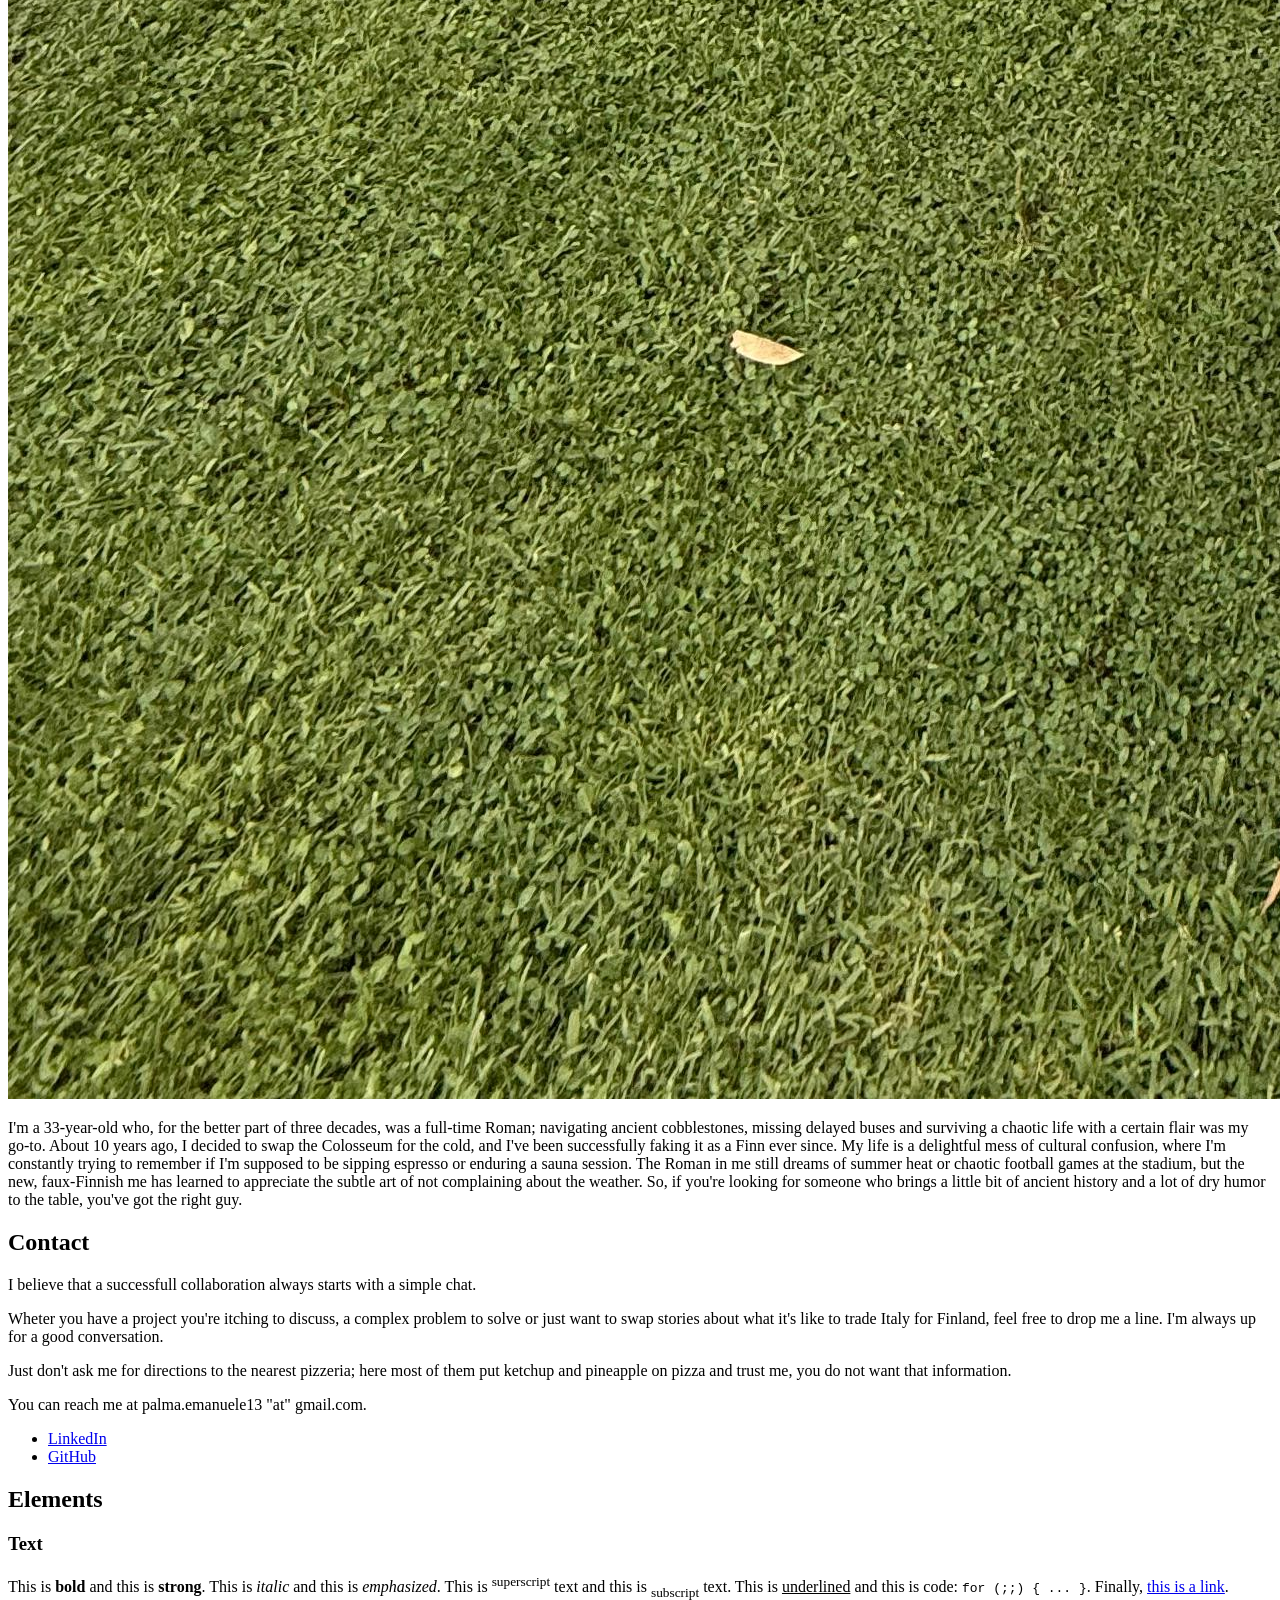
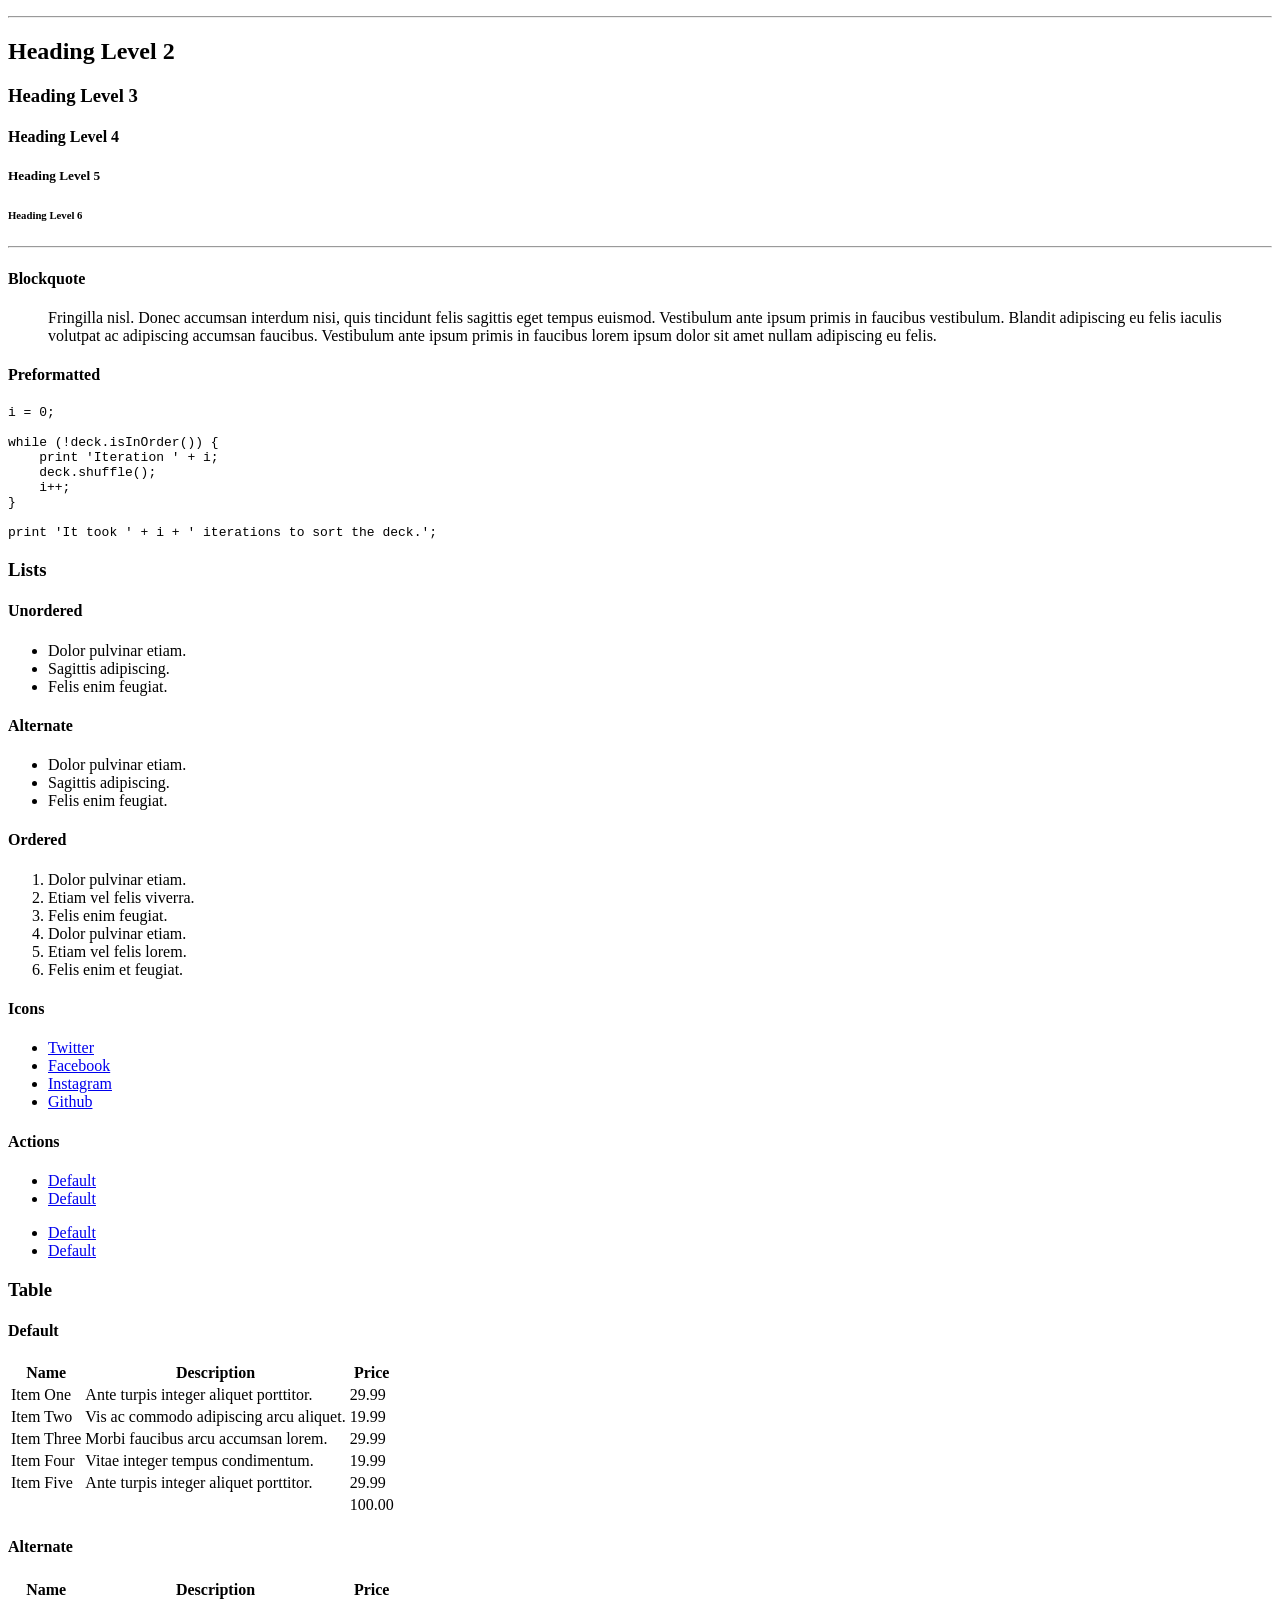
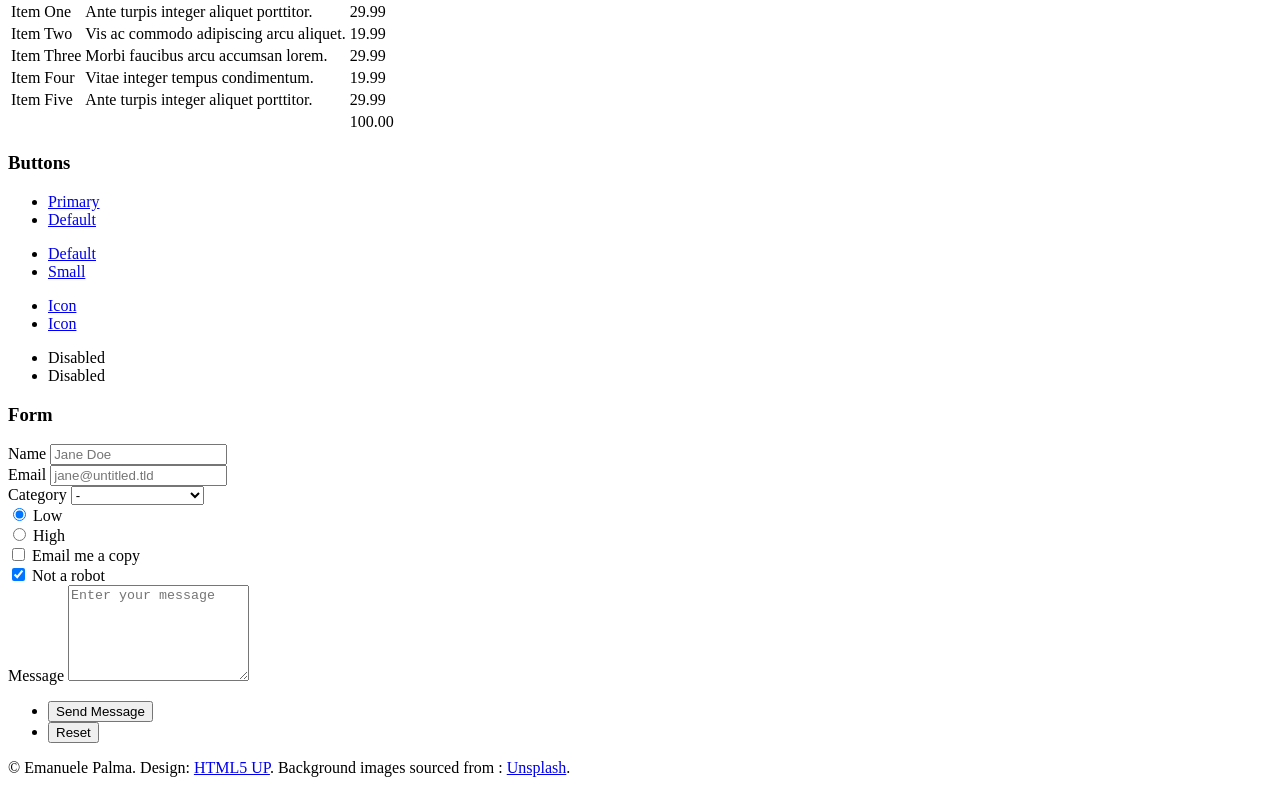
==== commit 1bcd50df: "Update index.html" ====
--- a/index.html
+++ b/index.html
@@ -46,24 +46,35 @@
 							<article id="intro">
 								<h2 class="major">Intro</h2>
 								<span class="image main"><img src="images/pic01.jpg" alt="" /></span>
-								<p>My CV will tell you that I’m an italian (you may have guessed it from the nice picture of my hometown) Telecommunications & Information Engineer and PhD candidate at Tampere University specializing in image compression. It will also say I worked for 3 years as a Research Scientist in X-ray imaging, where I turned company and customer needs into scalable solutions based on image processing. By the way, check out my <a href="#work">awesome work</a>.</p>
-								<p>As a matter of fact I am a people-centric technologist with deep roots in multimedia. My sweet spot is computational imaging and computer vision. I love collaborating across R&D, product, and support to solve hard problems, explaining the “why,” unblocking the “how,” and ensuring solutions stick. Inside and outside the office, I’m the “let’s loop everyone in” type: I speak at meetups, run and organize workshops, and enjoy supporting teams and customers. When I’m not building imaging pipelines or endlessly talking with someone, you’ll find me digging into IT and gaming, or recharging with electronic music, soccer, and the latest sci-fi/fantasy series.</p>
+								<p>My CV will tell you that I’m an italian (you may have guessed it from the nice picture of my hometown) Telecommunications & Information Engineer and PhD candidate at 
+									Tampere University in image compression. By the way, check out my work <a href="#work">here</a>.</p>
+								
+								<p>It will also say I worked for 3 years as a Research Scientist in X-ray imaging, 
+									where I turned company and customer needs into scalable solutions based on image processing.</p>
+								
+								<p>As a matter of fact I am a people-centric technologist with deep roots in multimedia. My sweet spot is computational imaging and computer vision. 
+									I love collaborating across R&D, product, and support to solve hard problems, explaining the “why,” unblocking the “how,” and ensuring solutions stick. 
+									Inside and outside the office, I’m the “let’s loop everyone in” type: I speak at meetups, run and organize workshops, and enjoy supporting teams and customers. 
+									When I’m not building imaging pipelines or endlessly talking with someone, you’ll find me digging into IT and gaming, or 
+									recharging with electronic music, soccer, and the latest sci-fi/fantasy series.</p>
 							</article>
 
 						<!-- Work -->
 							<article id="work">
 								<h2 class="major">Work</h2>
 								<span class="image main"><img src="images/pic02.jpg" alt="" /></span>
-								<p>I am, on paper, a Telecommunications & Information Engineer and a PhD candidate at Tampere University in Lossless Image Compression Algorithm Development, which is just a long-winded way of saying I'm "technically" good at making pictures take up less space. 
+								<p>I am, on paper, a Telecommunications & Information Engineer and a PhD candidate at Tampere University in Lossless Image Compression Algorithm Development, 
+									which is just a long-winded way of saying I'm "technically" good at making pictures take up less space. 
 									If you do not believe it I published 4 peer-reviewed paper on the subject that can prove you wrong.</p>
 								<p>I also spent three years as a Research Scientist in X-ray imaging in the Algorithms team at Detection Technology, basically processing, 
-									optimizing and removing artifacts from all the images I could lay my hands on. Furthermore, I also dabbled in biological image processing as a 
+									optimizing and removing artifacts from all the images I could lay my hands on. I also dabbled in biological image processing as a 
 									research assistant at the Finnish Hub for Development and Validation of Integrated Approaches (let's just call it FHAIVE for short).</p>
 
 								<p>The years spent working in Italy? That was a wild ride. I've been everything from an RF designer to a Network Engineer, a Technical Instructor and even a NOC operator. 
 									You know, the kind of person who knows exactly what to do when the internet goes out at 3 AM.</p>
 
-								<p>During all this time though, apart from spending countless hours in front of a display, I've learned how to interact with people and, more importantly, how to talk with people. 
+								<p>During all this time though, apart from spending countless hours in front of a display, I've learned how to interact with people and, more importantly, how to talk with people. I can
+									proudly say I've been elected 3 years in a row as the student representative in my European PhD network.
 									I've always been a great fan of human interaction, and all my experiences gave me the opportunity of collaborating with the most diverse set of people. 
 									This taught me how to work and communicate across cultures and disciplines, reading the room, adjusting the tone and reading in between the lines. 
 									I can safely say that I recharge around people, and I’m at my best when I’m around someone.</p>
@@ -367,3 +378,4 @@
 
 
 
+
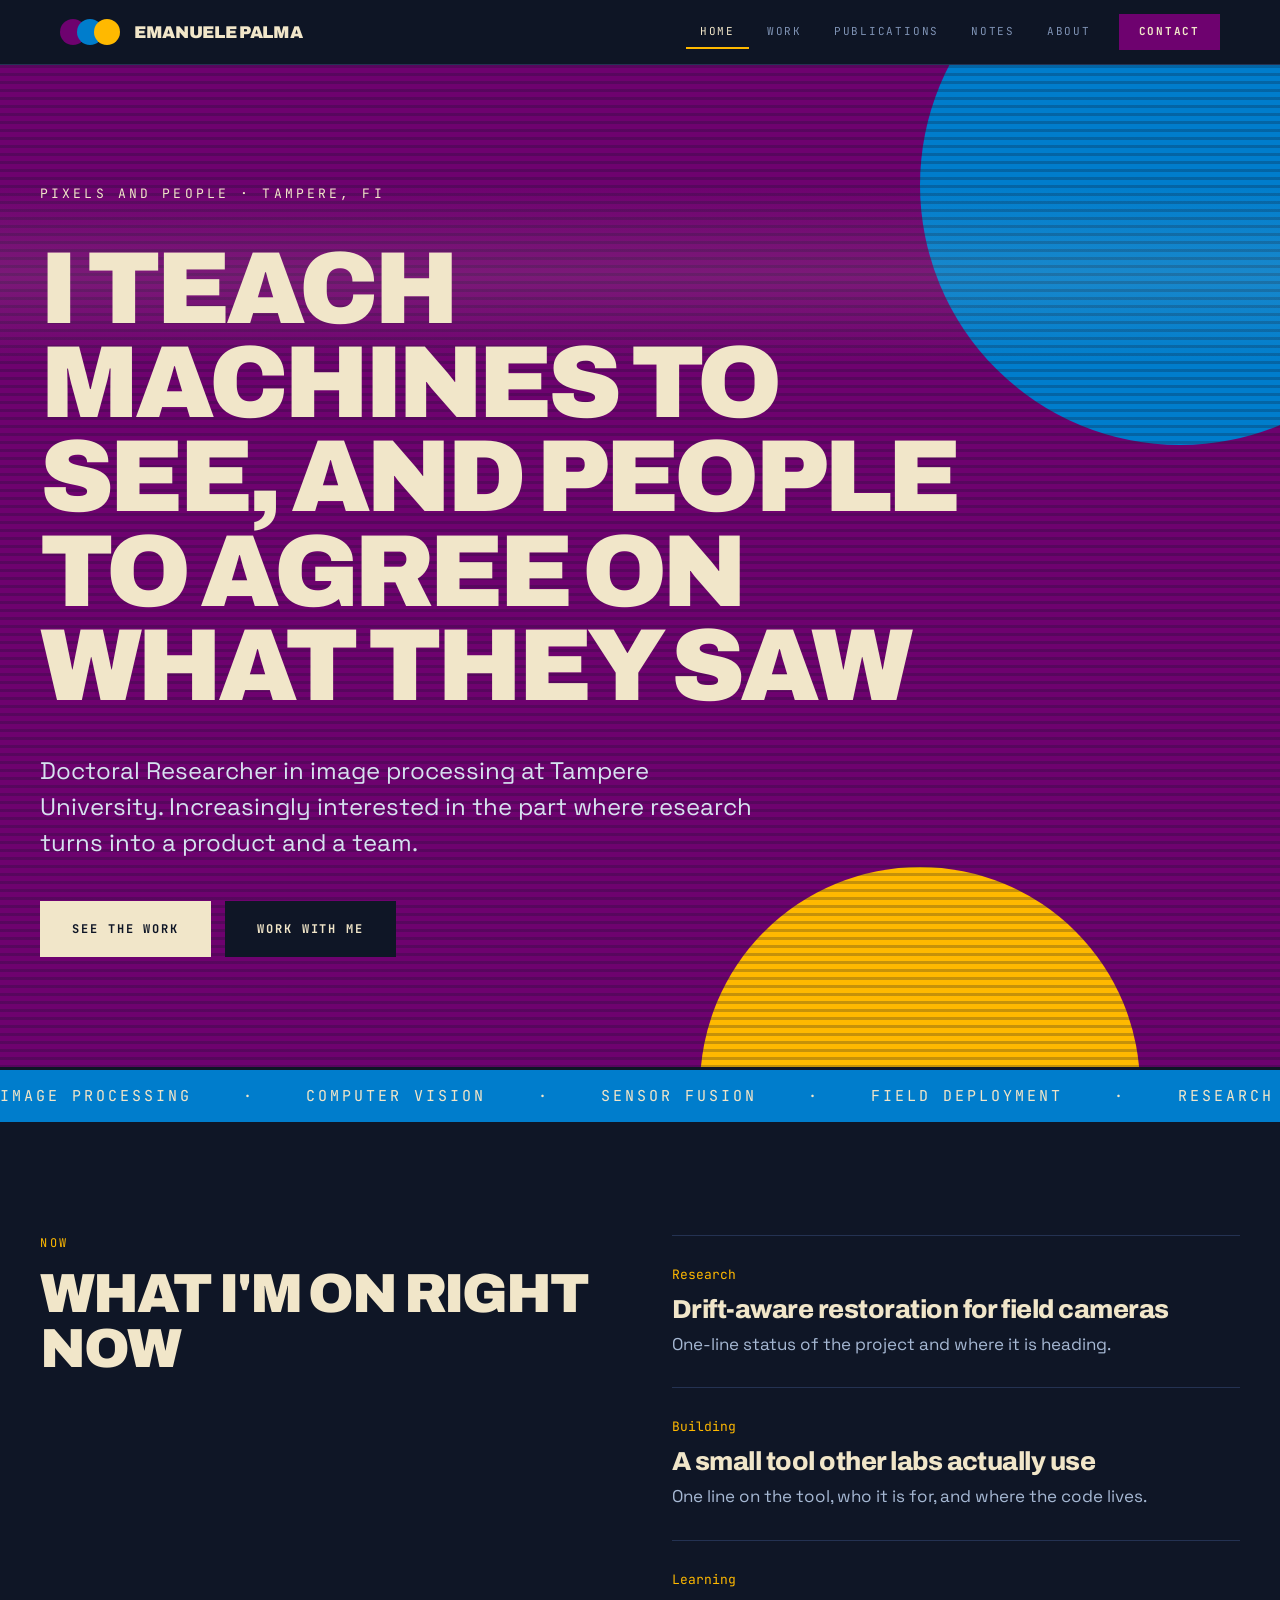
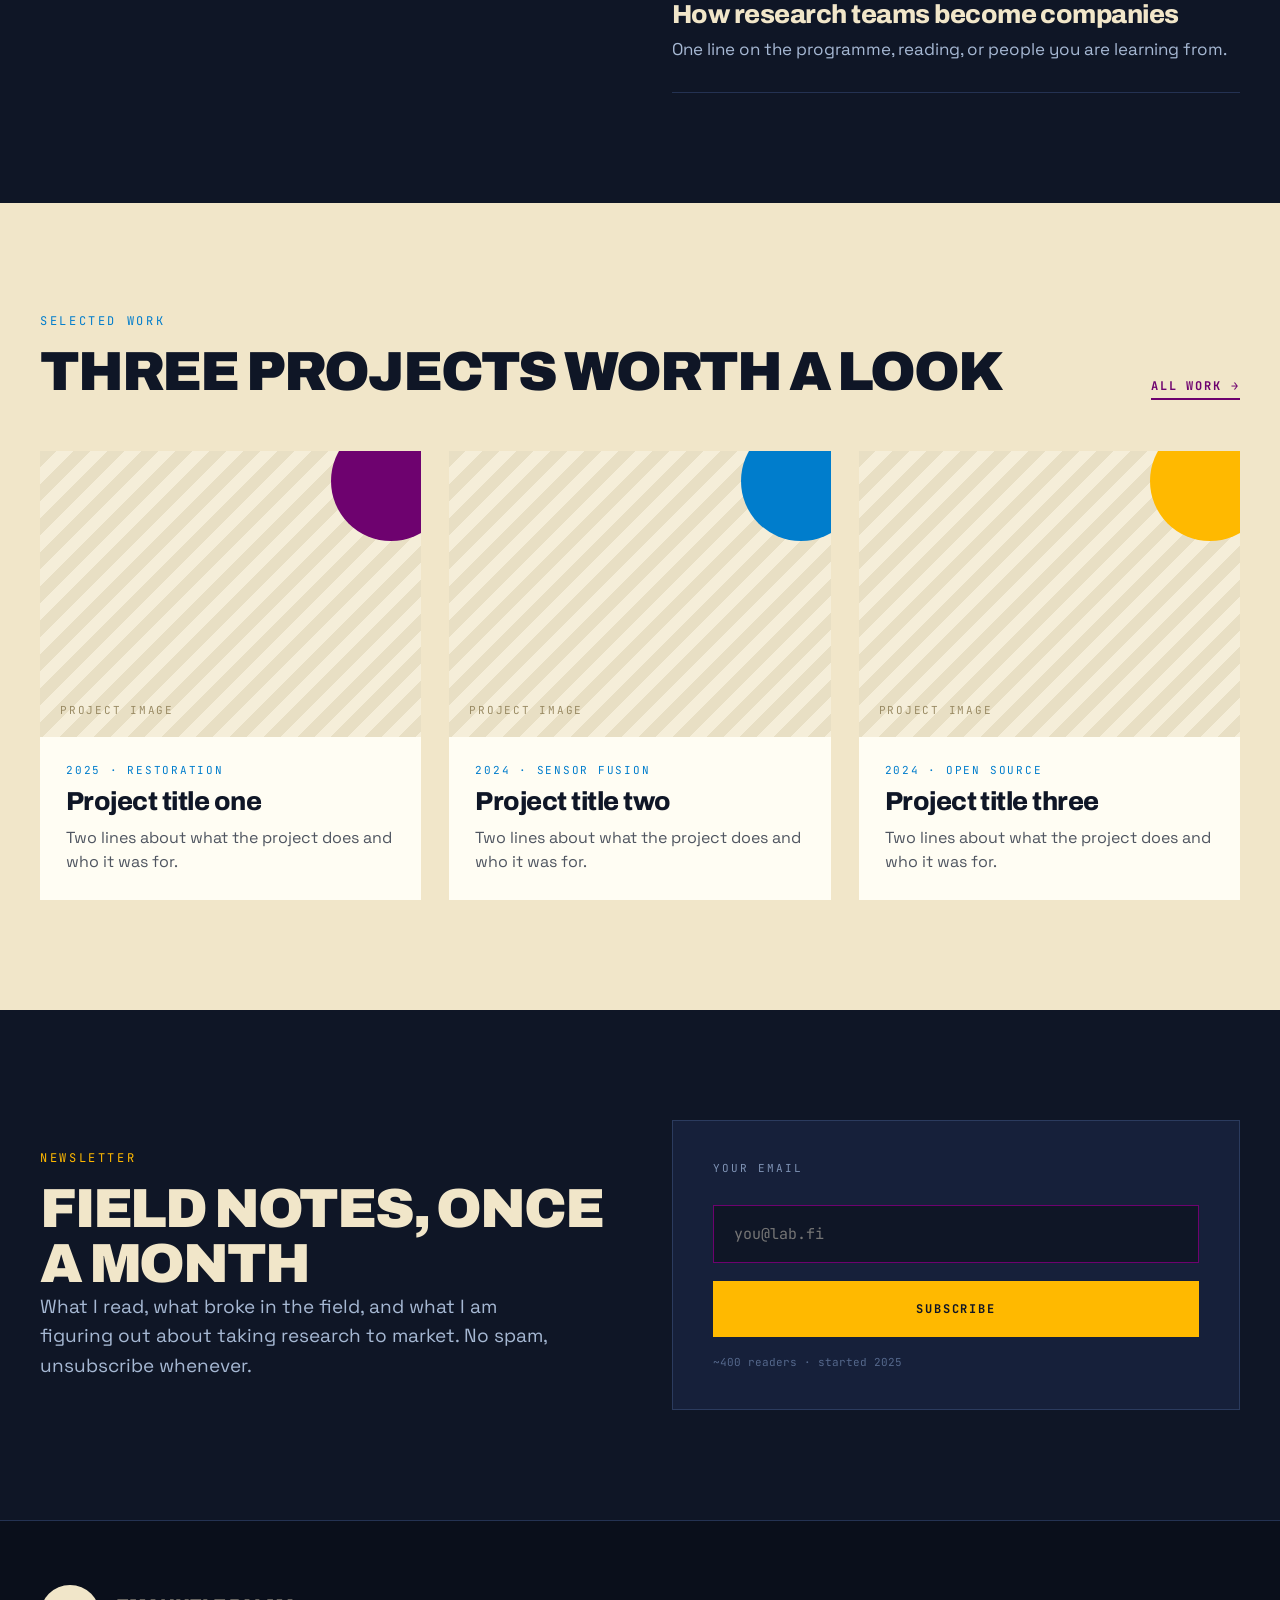
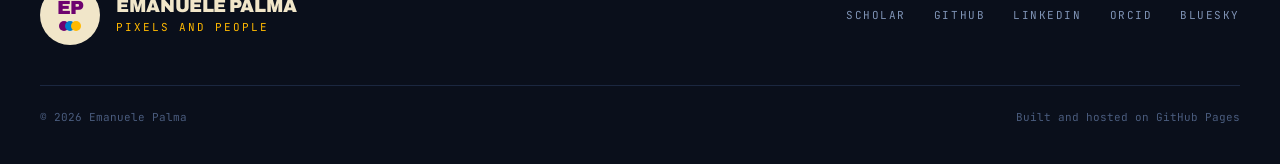
==== commit 56bf16e0: "New website August 2026" ====
--- a/index.html
+++ b/index.html
@@ -1,381 +1,171 @@
-<!DOCTYPE HTML>
-<!--
-	Dimension by HTML5 UP
-	html5up.net | @ajlkn
-	Free for personal and commercial use under the CCA 3.0 license (html5up.net/license)
--->
-<html>
-	<head>
-		<title>Emanuele Palma</title>
-		<meta charset="utf-8" />
-		<meta name="viewport" content="width=device-width, initial-scale=1, user-scalable=no" />
-		<link rel="stylesheet" href="assets/css/main.css" />
-		<noscript><link rel="stylesheet" href="assets/css/noscript.css" /></noscript>
-	</head>
-	<body class="is-preload">
-
-		<!-- Wrapper -->
-			<div id="wrapper">
-
-				<!-- Header -->
-					<header id="header">
-						<div class="logo">
-							<span class="icon fa-id-card"></span>
-						</div>
-						<div class="content">
-							<div class="inner">
-								<h1>Emanuele Palma</h1>
-								<p>Your Friendly People-Centric Technologist</p>
-							</div>
-						</div>
-						<nav>
-							<ul>
-								<li><a href="#intro">Intro</a></li>
-								<li><a href="#work">Work</a></li>
-								<li><a href="#about">About</a></li>
-								<li><a href="#contact">Contact</a></li>
-								<!--<li><a href="#elements">Elements</a></li>-->
-							</ul>
-						</nav>
-					</header>
-
-				<!-- Main -->
-					<div id="main">
-
-						<!-- Intro -->
-							<article id="intro">
-								<h2 class="major">Intro</h2>
-								<span class="image main"><img src="images/pic01.jpg" alt="" /></span>
-								<p>My CV will tell you that I’m an italian (you may have guessed it from the nice picture of my hometown) Telecommunications & Information Engineer and PhD candidate at 
-									Tampere University in image compression. By the way, check out my work <a href="#work">here</a>.</p>
-								
-								<p>It will also say I worked for 3 years as a Research Scientist in X-ray imaging, 
-									where I turned company and customer needs into scalable solutions based on image processing.</p>
-								
-								<p>As a matter of fact I am a people-centric technologist with deep roots in multimedia. My sweet spot is computational imaging and computer vision. 
-									I love collaborating across R&D, product, and support to solve hard problems, explaining the “why,” unblocking the “how,” and ensuring solutions stick. 
-									Inside and outside the office, I’m the “let’s loop everyone in” type: I speak at meetups, run and organize workshops, and enjoy supporting teams and customers. 
-									When I’m not building imaging pipelines or endlessly talking with someone, you’ll find me digging into IT and gaming, or 
-									recharging with electronic music, soccer, and the latest sci-fi/fantasy series.</p>
-							</article>
-
-						<!-- Work -->
-							<article id="work">
-								<h2 class="major">Work</h2>
-								<span class="image main"><img src="images/pic02.jpg" alt="" /></span>
-								<p>I am, on paper, a Telecommunications & Information Engineer and a PhD candidate at Tampere University in Lossless Image Compression Algorithm Development, 
-									which is just a long-winded way of saying I'm "technically" good at making pictures take up less space. 
-									If you do not believe it I published 4 peer-reviewed paper on the subject that can prove you wrong.</p>
-								<p>I also spent three years as a Research Scientist in X-ray imaging in the Algorithms team at Detection Technology, basically processing, 
-									optimizing and removing artifacts from all the images I could lay my hands on. I also dabbled in biological image processing as a 
-									research assistant at the Finnish Hub for Development and Validation of Integrated Approaches (let's just call it FHAIVE for short).</p>
-
-								<p>The years spent working in Italy? That was a wild ride. I've been everything from an RF designer to a Network Engineer, a Technical Instructor and even a NOC operator. 
-									You know, the kind of person who knows exactly what to do when the internet goes out at 3 AM.</p>
-
-								<p>During all this time though, apart from spending countless hours in front of a display, I've learned how to interact with people and, more importantly, how to talk with people. I can
-									proudly say I've been elected 3 years in a row as the student representative in my European PhD network.
-									I've always been a great fan of human interaction, and all my experiences gave me the opportunity of collaborating with the most diverse set of people. 
-									This taught me how to work and communicate across cultures and disciplines, reading the room, adjusting the tone and reading in between the lines. 
-									I can safely say that I recharge around people, and I’m at my best when I’m around someone.</p>
-
-								<p>For people who like condensed information, here's me in a wordcloud:</p>
-								
-								<span class="image main"><img src="images/wordcloud.png" alt="" /></span>
-
-								<li><a href="https://scholar.google.com/citations?user=SxBb3SAAAAAJ&hl=en" class="button primary">Look at my Publications!</a></li>
-								<li><a href="./Palma_CV.pdf" class="button icon solid fa-download">Download my CV!</a></li>
-
-							</article>
-
-						<!-- About -->
-							<article id="about">
-								<h2 class="major">About</h2>
-								<span class="image main"><img src="images/pic03.jpg" alt="" /></span>
-								<p>I'm a 33-year-old who, for the better part of three decades, was a full-time Roman; navigating ancient cobblestones, missing delayed buses and surviving a chaotic life with a certain flair was my go-to. About 10 years ago, I decided to swap the Colosseum for the cold, and I've been successfully faking it as a Finn ever since. My life is a delightful mess of cultural confusion, where I'm constantly trying to remember if I'm supposed to be sipping espresso or enduring a sauna session. The Roman in me still dreams of summer heat or chaotic football games at the stadium, but the new, faux-Finnish me has learned to appreciate the subtle art of not complaining about the weather. So, if you're looking for someone who brings a little bit of ancient history and a lot of dry humor to the table, you've got the right guy.</p>
-							</article>
-
-						<!-- Contact -->
-							<article id="contact">
-								<h2 class="major">Contact</h2>
-								<p>I believe that a successfull collaboration always starts with a simple chat.</p>
-								Wheter you have a project you're itching to discuss, a complex problem to solve or just want to swap stories about what it's like to trade Italy for Finland, feel free to drop me a line. I'm always up for a good conversation.</p>
-								<p>Just don't ask me for directions to the nearest pizzeria; here most of them put ketchup and pineapple on pizza and trust me, you do not want that information.</p>
-
-								<p>You can reach me at palma.emanuele13 "at" gmail.com.</p>
-								
-								<ul class="icons">
-									<li><a href="https://www.linkedin.com/in/emanuelepalma13/" class="icon brands fa-linkedin"><span class="label">LinkedIn</span></a></li>
-									<li><a href="https://github.com/emanuelepalma" class="icon brands fa-github"><span class="label">GitHub</span></a></li>
-								</ul>
-							</article>
-
-						<!-- Elements -->
-							<article id="elements">
-								<h2 class="major">Elements</h2>
-
-								<section>
-									<h3 class="major">Text</h3>
-									<p>This is <b>bold</b> and this is <strong>strong</strong>. This is <i>italic</i> and this is <em>emphasized</em>.
-									This is <sup>superscript</sup> text and this is <sub>subscript</sub> text.
-									This is <u>underlined</u> and this is code: <code>for (;;) { ... }</code>. Finally, <a href="#">this is a link</a>.</p>
-									<hr />
-									<h2>Heading Level 2</h2>
-									<h3>Heading Level 3</h3>
-									<h4>Heading Level 4</h4>
-									<h5>Heading Level 5</h5>
-									<h6>Heading Level 6</h6>
-									<hr />
-									<h4>Blockquote</h4>
-									<blockquote>Fringilla nisl. Donec accumsan interdum nisi, quis tincidunt felis sagittis eget tempus euismod. Vestibulum ante ipsum primis in faucibus vestibulum. Blandit adipiscing eu felis iaculis volutpat ac adipiscing accumsan faucibus. Vestibulum ante ipsum primis in faucibus lorem ipsum dolor sit amet nullam adipiscing eu felis.</blockquote>
-									<h4>Preformatted</h4>
-									<pre><code>i = 0;
-
-while (!deck.isInOrder()) {
-    print 'Iteration ' + i;
-    deck.shuffle();
-    i++;
-}
-
-print 'It took ' + i + ' iterations to sort the deck.';</code></pre>
-								</section>
-
-								<section>
-									<h3 class="major">Lists</h3>
-
-									<h4>Unordered</h4>
-									<ul>
-										<li>Dolor pulvinar etiam.</li>
-										<li>Sagittis adipiscing.</li>
-										<li>Felis enim feugiat.</li>
-									</ul>
-
-									<h4>Alternate</h4>
-									<ul class="alt">
-										<li>Dolor pulvinar etiam.</li>
-										<li>Sagittis adipiscing.</li>
-										<li>Felis enim feugiat.</li>
-									</ul>
-
-									<h4>Ordered</h4>
-									<ol>
-										<li>Dolor pulvinar etiam.</li>
-										<li>Etiam vel felis viverra.</li>
-										<li>Felis enim feugiat.</li>
-										<li>Dolor pulvinar etiam.</li>
-										<li>Etiam vel felis lorem.</li>
-										<li>Felis enim et feugiat.</li>
-									</ol>
-									<h4>Icons</h4>
-									<ul class="icons">
-										<li><a href="#" class="icon brands fa-twitter"><span class="label">Twitter</span></a></li>
-										<li><a href="#" class="icon brands fa-facebook-f"><span class="label">Facebook</span></a></li>
-										<li><a href="#" class="icon brands fa-instagram"><span class="label">Instagram</span></a></li>
-										<li><a href="#" class="icon brands fa-github"><span class="label">Github</span></a></li>
-									</ul>
-
-									<h4>Actions</h4>
-									<ul class="actions">
-										<li><a href="#" class="button primary">Default</a></li>
-										<li><a href="#" class="button">Default</a></li>
-									</ul>
-									<ul class="actions stacked">
-										<li><a href="#" class="button primary">Default</a></li>
-										<li><a href="#" class="button">Default</a></li>
-									</ul>
-								</section>
-
-								<section>
-									<h3 class="major">Table</h3>
-									<h4>Default</h4>
-									<div class="table-wrapper">
-										<table>
-											<thead>
-												<tr>
-													<th>Name</th>
-													<th>Description</th>
-													<th>Price</th>
-												</tr>
-											</thead>
-											<tbody>
-												<tr>
-													<td>Item One</td>
-													<td>Ante turpis integer aliquet porttitor.</td>
-													<td>29.99</td>
-												</tr>
-												<tr>
-													<td>Item Two</td>
-													<td>Vis ac commodo adipiscing arcu aliquet.</td>
-													<td>19.99</td>
-												</tr>
-												<tr>
-													<td>Item Three</td>
-													<td> Morbi faucibus arcu accumsan lorem.</td>
-													<td>29.99</td>
-												</tr>
-												<tr>
-													<td>Item Four</td>
-													<td>Vitae integer tempus condimentum.</td>
-													<td>19.99</td>
-												</tr>
-												<tr>
-													<td>Item Five</td>
-													<td>Ante turpis integer aliquet porttitor.</td>
-													<td>29.99</td>
-												</tr>
-											</tbody>
-											<tfoot>
-												<tr>
-													<td colspan="2"></td>
-													<td>100.00</td>
-												</tr>
-											</tfoot>
-										</table>
-									</div>
-
-									<h4>Alternate</h4>
-									<div class="table-wrapper">
-										<table class="alt">
-											<thead>
-												<tr>
-													<th>Name</th>
-													<th>Description</th>
-													<th>Price</th>
-												</tr>
-											</thead>
-											<tbody>
-												<tr>
-													<td>Item One</td>
-													<td>Ante turpis integer aliquet porttitor.</td>
-													<td>29.99</td>
-												</tr>
-												<tr>
-													<td>Item Two</td>
-													<td>Vis ac commodo adipiscing arcu aliquet.</td>
-													<td>19.99</td>
-												</tr>
-												<tr>
-													<td>Item Three</td>
-													<td> Morbi faucibus arcu accumsan lorem.</td>
-													<td>29.99</td>
-												</tr>
-												<tr>
-													<td>Item Four</td>
-													<td>Vitae integer tempus condimentum.</td>
-													<td>19.99</td>
-												</tr>
-												<tr>
-													<td>Item Five</td>
-													<td>Ante turpis integer aliquet porttitor.</td>
-													<td>29.99</td>
-												</tr>
-											</tbody>
-											<tfoot>
-												<tr>
-													<td colspan="2"></td>
-													<td>100.00</td>
-												</tr>
-											</tfoot>
-										</table>
-									</div>
-								</section>
-
-								<section>
-									<h3 class="major">Buttons</h3>
-									<ul class="actions">
-										<li><a href="#" class="button primary">Primary</a></li>
-										<li><a href="#" class="button">Default</a></li>
-									</ul>
-									<ul class="actions">
-										<li><a href="#" class="button">Default</a></li>
-										<li><a href="#" class="button small">Small</a></li>
-									</ul>
-									<ul class="actions">
-										<li><a href="#" class="button primary icon solid fa-download">Icon</a></li>
-										<li><a href="#" class="button icon solid fa-download">Icon</a></li>
-									</ul>
-									<ul class="actions">
-										<li><span class="button primary disabled">Disabled</span></li>
-										<li><span class="button disabled">Disabled</span></li>
-									</ul>
-								</section>
-
-								<section>
-									<h3 class="major">Form</h3>
-									<form method="post" action="#">
-										<div class="fields">
-											<div class="field half">
-												<label for="demo-name">Name</label>
-												<input type="text" name="demo-name" id="demo-name" value="" placeholder="Jane Doe" />
-											</div>
-											<div class="field half">
-												<label for="demo-email">Email</label>
-												<input type="email" name="demo-email" id="demo-email" value="" placeholder="jane@untitled.tld" />
-											</div>
-											<div class="field">
-												<label for="demo-category">Category</label>
-												<select name="demo-category" id="demo-category">
-													<option value="">-</option>
-													<option value="1">Manufacturing</option>
-													<option value="1">Shipping</option>
-													<option value="1">Administration</option>
-													<option value="1">Human Resources</option>
-												</select>
-											</div>
-											<div class="field half">
-												<input type="radio" id="demo-priority-low" name="demo-priority" checked>
-												<label for="demo-priority-low">Low</label>
-											</div>
-											<div class="field half">
-												<input type="radio" id="demo-priority-high" name="demo-priority">
-												<label for="demo-priority-high">High</label>
-											</div>
-											<div class="field half">
-												<input type="checkbox" id="demo-copy" name="demo-copy">
-												<label for="demo-copy">Email me a copy</label>
-											</div>
-											<div class="field half">
-												<input type="checkbox" id="demo-human" name="demo-human" checked>
-												<label for="demo-human">Not a robot</label>
-											</div>
-											<div class="field">
-												<label for="demo-message">Message</label>
-												<textarea name="demo-message" id="demo-message" placeholder="Enter your message" rows="6"></textarea>
-											</div>
-										</div>
-										<ul class="actions">
-											<li><input type="submit" value="Send Message" class="primary" /></li>
-											<li><input type="reset" value="Reset" /></li>
-										</ul>
-									</form>
-								</section>
-
-							</article>
-
-					</div>
-
-				<!-- Footer -->
-					<footer id="footer">
-						<p class="copyright">&copy; Emanuele Palma. Design: <a href="https://html5up.net">HTML5 UP</a>. Background images sourced from : <a href="https://unsplash.com/">Unsplash</a>.</p>
-					</footer>
-
-			</div>
-
-		<!-- BG -->
-			<div id="bg"></div>
-
-		<!-- Scripts -->
-			<script src="assets/js/jquery.min.js"></script>
-			<script src="assets/js/browser.min.js"></script>
-			<script src="assets/js/breakpoints.min.js"></script>
-			<script src="assets/js/util.js"></script>
-			<script src="assets/js/main.js"></script>
-
-	</body>
-</html>
-
-
-
-
-
-
+<!DOCTYPE html>
+<html lang="en">
+<head>
+<meta charset="utf-8">
+<meta name="viewport" content="width=device-width, initial-scale=1">
+<title>Home — Emanuele Palma</title>
+<meta name="description" content="Emanuele Palma — Doctoral Researcher in image processing at Tampere University. Pixels and People.">
+<link rel="icon" href="assets/favicon.svg" type="image/svg+xml">
+<link rel="preconnect" href="https://fonts.googleapis.com">
+<link rel="preconnect" href="https://fonts.gstatic.com" crossorigin>
+<link href="https://fonts.googleapis.com/css2?family=Archivo:wght@400;600;800;900&family=Space+Grotesk:wght@400;500;700&family=JetBrains+Mono:wght@400;700&display=swap" rel="stylesheet">
+<link rel="stylesheet" href="css/style.css">
+</head>
+<body>
+
+<header class="site-header">
+  <div class="site-header__inner">
+    <a class="brand" href="index.html">
+      <span class="mark" aria-hidden="true"><i class="mark__dot mark__dot--plum"></i><i class="mark__dot mark__dot--azure"></i><i class="mark__dot mark__dot--amber"></i></span>
+      <span class="brand__name">Emanuele Palma</span>
+    </a>
+    <nav class="nav">
+      <a href="index.html" class="is-active" aria-current="page">Home</a>
+      <a href="work.html">Work</a>
+      <a href="publications.html">Publications</a>
+      <a href="notes.html">Notes</a>
+      <a href="about.html">About</a>
+      <a class="nav__cta" href="contact.html">Contact</a>
+    </nav>
+  </div>
+</header>
+
+<main>
+  <section class="hero sec sec--plum">
+    <span class="blob blob--azure blob--hero-a" aria-hidden="true"></span>
+    <span class="blob blob--amber blob--hero-b" aria-hidden="true"></span>
+    <span class="scanlines" aria-hidden="true"></span>
+    <span class="scanbeam" aria-hidden="true"></span>
+    <div class="wrap hero__inner">
+      <p class="eyebrow eyebrow--cream flicker">Pixels and People &middot; Tampere, FI</p>
+      <h1 class="h1">I teach machines to see, and people to agree on what they saw</h1>
+      <p class="lede">Doctoral Researcher in image processing at Tampere University. Increasingly interested in the part where research turns into a product and a team.</p>
+      <p class="btn-row">
+        <a class="btn btn--solid" href="work.html">See the work</a>
+        <a class="btn btn--ghost" href="contact.html">Work with me</a>
+      </p>
+    </div>
+  </section>
+
+  <div class="marquee">
+    <div class="marquee__track">
+      <div class="marquee__group"><span>Image processing</span><span>&middot;</span><span>Computer vision</span><span>&middot;</span><span>Sensor fusion</span><span>&middot;</span><span>Field deployment</span><span>&middot;</span><span>Research to product</span><span>&middot;</span><span>Teams that ship</span><span>&middot;</span></div>
+      <div class="marquee__group" aria-hidden="true"><span>Image processing</span><span>&middot;</span><span>Computer vision</span><span>&middot;</span><span>Sensor fusion</span><span>&middot;</span><span>Field deployment</span><span>&middot;</span><span>Research to product</span><span>&middot;</span><span>Teams that ship</span><span>&middot;</span></div>
+    </div>
+  </div>
+
+  <section class="sec sec--night">
+    <div class="wrap split">
+      <div data-reveal>
+        <p class="eyebrow eyebrow--amber">Now</p>
+        <h2 class="h2">What I'm on right now</h2>
+      </div>
+      <div class="rows">
+        <div class="row" data-reveal>
+          <p class="row__key">Research</p>
+          <div class="row__body">
+            <h3 class="row__title">Drift-aware restoration for field cameras</h3>
+            <p class="row__text">One-line status of the project and where it is heading.</p>
+          </div>
+        </div>
+        <div class="row" data-reveal>
+          <p class="row__key">Building</p>
+          <div class="row__body">
+            <h3 class="row__title">A small tool other labs actually use</h3>
+            <p class="row__text">One line on the tool, who it is for, and where the code lives.</p>
+          </div>
+        </div>
+        <div class="row row--last" data-reveal>
+          <p class="row__key">Learning</p>
+          <div class="row__body">
+            <h3 class="row__title">How research teams become companies</h3>
+            <p class="row__text">One line on the programme, reading, or people you are learning from.</p>
+          </div>
+        </div>
+      </div>
+    </div>
+  </section>
+
+  <section class="sec sec--cream">
+    <div class="wrap stack">
+      <div class="head-row" data-reveal>
+        <div>
+          <p class="eyebrow eyebrow--azure">Selected work</p>
+          <h2 class="h2 h2--dark">Three projects worth a look</h2>
+        </div>
+        <a class="link-u" href="work.html">All work &rarr;</a>
+      </div>
+      <div class="cards">
+        <a class="card" href="work.html" data-reveal>
+          <span class="card__media"><span class="blob blob--plum blob--card"></span><span class="ph-label">Project image</span></span>
+          <span class="card__body">
+            <span class="card__meta">2025 &middot; Restoration</span>
+            <span class="card__title">Project title one</span>
+            <span class="card__text">Two lines about what the project does and who it was for.</span>
+          </span>
+        </a>
+        <a class="card" href="work.html" data-reveal>
+          <span class="card__media"><span class="blob blob--azure blob--card"></span><span class="ph-label">Project image</span></span>
+          <span class="card__body">
+            <span class="card__meta">2024 &middot; Sensor fusion</span>
+            <span class="card__title">Project title two</span>
+            <span class="card__text">Two lines about what the project does and who it was for.</span>
+          </span>
+        </a>
+        <a class="card" href="work.html" data-reveal>
+          <span class="card__media"><span class="blob blob--amber blob--card"></span><span class="ph-label">Project image</span></span>
+          <span class="card__body">
+            <span class="card__meta">2024 &middot; Open source</span>
+            <span class="card__title">Project title three</span>
+            <span class="card__text">Two lines about what the project does and who it was for.</span>
+          </span>
+        </a>
+      </div>
+    </div>
+  </section>
+
+  <section class="sec sec--night">
+    <div class="wrap split split--center">
+      <div data-reveal>
+        <p class="eyebrow eyebrow--amber">Newsletter</p>
+        <h2 class="h2">Field notes, once a month</h2>
+        <p class="body">What I read, what broke in the field, and what I am figuring out about taking research to market. No spam, unsubscribe whenever.</p>
+      </div>
+      <form class="panel" data-reveal action="#" method="post">
+        <label class="label" for="nl-email">Your email</label>
+        <input class="field" id="nl-email" type="email" name="email" placeholder="you@lab.fi">
+        <button class="btn btn--amber" type="submit">Subscribe</button>
+        <p class="note">~400 readers &middot; started 2025</p>
+      </form>
+    </div>
+  </section>
+
+</main>
+
+<footer class="footer">
+  <div class="wrap footer__inner">
+    <div class="footer__top">
+      <div class="brand brand--footer">
+        <span class="avatar" aria-hidden="true">
+          <span class="avatar__ep">EP</span>
+          <span class="mark mark--xs"><i class="mark__dot mark__dot--plum"></i><i class="mark__dot mark__dot--azure"></i><i class="mark__dot mark__dot--amber"></i></span>
+        </span>
+        <span>
+          <span class="brand__name brand__name--lg">Emanuele Palma</span>
+          <span class="brand__tag">Pixels and People</span>
+        </span>
+      </div>
+      <nav class="footer__links">
+        <a href="#">Scholar</a><a href="#">GitHub</a><a href="#">LinkedIn</a><a href="#">ORCID</a><a href="#">Bluesky</a>
+      </nav>
+    </div>
+    <div class="footer__bottom">
+      <span>&copy; 2026 Emanuele Palma</span>
+      <span>Built and hosted on GitHub Pages</span>
+    </div>
+  </div>
+</footer>
+
+<script src="js/site.js" defer></script>
+</body>
+</html>
--- a/css/style.css
+++ b/css/style.css
@@ -0,0 +1,423 @@
+/* ==========================================================================
+   Emanuele Palma — Pixels and People
+   Palette: Cyan Circuit.  Everything themeable lives in :root.
+   ========================================================================== */
+
+:root {
+  /* Colour */
+  --plum:    #6E026F;
+  --azure:   #007DCC;
+  --amber:   #FFB900;
+  --cream:   #F1E6C9;
+  --mint:    #ABDADC;
+  --night:   #0F1626;
+  --night-2: #16203A;
+  --night-3: #0A0F1B;
+  --line:    #243252;
+  --line-2:  #1B2740;
+  --paper:   #FFFDF3;
+  --paper-line: #DED2B3;
+  --text-muted:  #A6B8D3;
+  --text-dim:    #7F93B5;
+  --text-faint:  #55688C;
+  --ink:         #0F1626;
+  --ink-muted:   #4F5560;
+  --ink-faint:   #9A8B64;
+
+  /* Type — swap these three lines to re-skin the whole site.
+     Alternatives (remember to update the <link> in each page's <head>):
+       Poster:       'Anton'   / 'Work Sans'       / 'IBM Plex Mono'
+       Contemporary: 'Bricolage Grotesque' / 'Instrument Sans' / 'DM Mono'
+       Geometric:    'Syne'    / 'Manrope'         / 'Space Mono'          */
+  --display: 'Archivo', sans-serif;
+  --body:    'Space Grotesk', sans-serif;
+  --mono:    'JetBrains Mono', monospace;
+
+  /* Rhythm */
+  --wrap:    1240px;
+  --gutter:  clamp(20px, 5vw, 40px);
+  --sec-y:   110px;
+}
+
+/* --------------------------------------------------------------- reset -- */
+*, *::before, *::after { box-sizing: border-box; }
+body {
+  margin: 0;
+  background: var(--night);
+  color: var(--cream);
+  font-family: var(--body);
+  -webkit-font-smoothing: antialiased;
+  overflow-x: hidden;
+}
+img, video { max-width: 100%; display: block; }
+a { color: var(--amber); text-decoration: none; }
+a:hover { color: var(--azure); }
+h1, h2, h3, p { margin: 0; }
+button, input, textarea { font: inherit; }
+
+/* ---------------------------------------------------------- primitives -- */
+.wrap { max-width: var(--wrap); margin: 0 auto; }
+.sec { padding: var(--sec-y) var(--gutter); position: relative; overflow: hidden; }
+.sec--tight  { padding-top: 40px; padding-bottom: 90px; }
+.sec--night  { background: var(--night); }
+.sec--plum   { background: var(--plum); }
+.sec--azure  { background: var(--azure); }
+.sec--cream  { background: var(--cream); }
+.sec--paper  { background: var(--paper); padding-top: 70px; padding-bottom: 100px; }
+.pagehead    { padding-top: 96px; padding-bottom: 80px; }
+
+.stack { display: flex; flex-direction: column; gap: clamp(28px, 4vw, 56px); }
+.split {
+  display: grid;
+  grid-template-columns: repeat(auto-fit, minmax(min(100%, 320px), 1fr));
+  gap: clamp(36px, 5vw, 80px);
+  align-items: start;
+}
+.split--center { align-items: center; }
+.split--start  { align-items: start; }
+
+.eyebrow {
+  font-family: var(--mono);
+  font-size: 12px;
+  letter-spacing: 0.22em;
+  text-transform: uppercase;
+  margin-bottom: 16px;
+}
+.eyebrow--amber { color: var(--amber); }
+.eyebrow--azure { color: var(--azure); }
+.eyebrow--cream { color: var(--cream); }
+
+.h1 {
+  font-family: var(--display);
+  font-weight: 900;
+  font-size: clamp(46px, 8vw, 104px);
+  line-height: 0.92;
+  letter-spacing: -0.045em;
+  text-transform: uppercase;
+  max-width: 1000px;
+  text-wrap: balance;
+}
+.h1--sub  { font-size: clamp(37px, 6.5vw, 84px); line-height: 0.94; max-width: 900px; }
+.h1--dark { color: var(--ink); }
+.h2 {
+  font-family: var(--display);
+  font-weight: 900;
+  font-size: clamp(25px, 4.3vw, 56px);
+  line-height: 1;
+  letter-spacing: -0.04em;
+  text-transform: uppercase;
+}
+.h2--dark { color: var(--ink); }
+.h3 {
+  font-family: var(--display);
+  font-weight: 900;
+  font-size: clamp(22px, 3.4vw, 44px);
+  line-height: 1.02;
+  letter-spacing: -0.03em;
+  text-transform: uppercase;
+}
+.lede { font-size: 24px; line-height: 1.5; color: #D6E2EF; max-width: 720px; text-wrap: pretty; }
+.lede--dark  { font-size: 21px; color: var(--ink-muted); max-width: 640px; }
+.lede--cream { font-size: 21px; color: var(--cream); max-width: 560px; }
+.body { font-size: 19px; line-height: 1.55; color: var(--text-muted); max-width: 620px; text-wrap: pretty; }
+.label { font-family: var(--mono); font-size: 11px; letter-spacing: 0.18em; text-transform: uppercase; color: var(--text-dim); margin-bottom: 12px; }
+.label--amber { color: var(--amber); margin-bottom: 0; }
+.note  { font-family: var(--mono); font-size: 11px; color: var(--text-faint); }
+
+.btn-row { display: flex; flex-wrap: wrap; gap: 14px; }
+.btn {
+  font-family: var(--mono);
+  font-size: 12px;
+  letter-spacing: 0.16em;
+  text-transform: uppercase;
+  font-weight: 700;
+  padding: 18px 30px;
+  border: 2px solid transparent;
+  cursor: pointer;
+  transition: background 160ms ease, color 160ms ease, border-color 160ms ease;
+}
+.btn--solid { background: var(--cream); color: var(--ink); }
+.btn--solid:hover { background: var(--amber); color: var(--ink); }
+.btn--ghost { background: var(--night); border-color: var(--night); color: var(--cream); }
+.btn--ghost:hover { background: var(--azure); border-color: var(--azure); color: var(--cream); }
+.btn--amber { background: var(--amber); color: var(--ink); }
+.btn--amber:hover { background: var(--cream); }
+
+.link-u {
+  font-family: var(--mono); font-size: 12px; letter-spacing: 0.16em;
+  text-transform: uppercase; font-weight: 700;
+  color: var(--plum); border-bottom: 2px solid var(--plum); padding-bottom: 4px;
+}
+.link-u:hover { color: var(--azure); border-bottom-color: var(--azure); }
+
+.linkbar { display: flex; flex-wrap: wrap; gap: 28px; margin-top: 28px; }
+.linkbar a { font-family: var(--mono); font-size: 12px; letter-spacing: 0.14em; text-transform: uppercase; border-bottom: 1px solid currentColor; padding-bottom: 3px; }
+
+.tags { display: flex; flex-wrap: wrap; gap: 10px; }
+.tag {
+  font-family: var(--mono); font-size: 10px; letter-spacing: 0.16em; text-transform: uppercase;
+  padding: 6px 12px; border: 1px solid var(--plum); color: var(--cream);
+}
+.tag--amber { background: var(--amber); color: var(--ink); border-color: var(--amber); }
+.tag--azure { background: var(--mint); color: var(--ink); border-color: var(--mint); }
+.tag--azure-solid { background: var(--azure); color: var(--cream); border-color: var(--azure); }
+.tag--plum-solid  { background: var(--plum);  color: var(--cream); }
+
+.chips { display: flex; flex-wrap: wrap; gap: 10px; }
+.chips a {
+  font-family: var(--mono); font-size: 11px; letter-spacing: 0.12em; text-transform: uppercase;
+  border: 1px solid var(--plum); color: var(--cream); padding: 9px 14px;
+}
+.chips a:hover { background: var(--plum); color: var(--cream); }
+
+.panel { background: var(--night-2); border: 1px solid #2B3B5E; padding: 40px; display: flex; flex-direction: column; gap: 18px; }
+.panel--dark { background: var(--night); border: none; gap: 20px; }
+.field {
+  background: var(--night); border: 1px solid var(--plum); color: var(--cream);
+  font-family: var(--mono); font-size: 15px; padding: 18px 20px; outline: none;
+}
+.panel--dark .field { background: var(--night-2); font-size: 14px; padding: 16px 18px; resize: vertical; }
+.field:focus { border-color: var(--azure); }
+
+/* placeholder art */
+.ph-label { font-family: var(--mono); font-size: 11px; letter-spacing: 0.16em; text-transform: uppercase; position: relative; }
+.blob { position: absolute; border-radius: 50%; display: block; }
+.blob--plum  { background: var(--plum); }
+.blob--azure { background: var(--azure); }
+.blob--amber { background: var(--amber); }
+.blob--hero-a { right: -160px; top: -140px; width: min(52vw, 520px); aspect-ratio: 1; animation: drift-a 14s ease-in-out infinite; }
+.blob--hero-b { right: 140px; bottom: -240px; width: min(44vw, 440px); aspect-ratio: 1; animation: drift-b 18s ease-in-out infinite; }
+.blob--head   { right: -120px; bottom: -200px; width: 420px; height: 420px; animation: drift-b 16s ease-in-out infinite; }
+.blob--head-l { right: -140px; top: -160px; width: 420px; height: 420px; animation: drift-a 16s ease-in-out infinite; }
+.blob--card   { right: -30px; top: -30px; width: 120px; height: 120px; }
+.blob--proj   { left: -40px; top: -40px; width: 180px; height: 180px; }
+
+.scanlines {
+  position: absolute; inset: 0; pointer-events: none;
+  background: repeating-linear-gradient(180deg, rgba(15,22,38,0.24) 0 3px, rgba(0,0,0,0) 3px 8px);
+}
+.scanbeam {
+  position: absolute; left: 0; right: 0; height: 180px; pointer-events: none;
+  background: linear-gradient(180deg, rgba(241,230,201,0) 0%, rgba(241,230,201,0.10) 50%, rgba(241,230,201,0) 100%);
+  animation: scan 7s linear infinite;
+}
+
+/* ------------------------------------------------------------ the mark -- */
+.mark { display: inline-flex; align-items: center; }
+.mark__dot { width: 26px; height: 26px; border-radius: 50%; display: block; }
+.mark__dot + .mark__dot { margin-left: -9px; }
+.mark__dot--plum  { background: var(--plum); }
+.mark__dot--azure { background: var(--azure); }
+.mark__dot--amber { background: var(--amber); }
+.mark--xs .mark__dot { width: 10px; height: 10px; }
+.mark--xs .mark__dot + .mark__dot { margin-left: -4px; }
+
+/* --------------------------------------------------------------- header -- */
+.site-header {
+  position: sticky; top: 0; z-index: 50;
+  background: rgba(15,22,38,0.88);
+  backdrop-filter: blur(14px);
+  border-bottom: 1px solid var(--line);
+}
+.site-header__inner {
+  max-width: var(--wrap); margin: 0 auto;
+  padding: 14px var(--gutter);
+  display: flex; align-items: center; justify-content: space-between;
+  gap: 16px; flex-wrap: wrap;
+}
+.brand { display: flex; align-items: center; gap: 14px; color: inherit; }
+.brand:hover { color: inherit; }
+.brand .mark { animation: pulse 5s ease-in-out infinite; }
+.brand__name {
+  font-family: var(--display); font-weight: 900; font-size: 17px;
+  letter-spacing: -0.02em; text-transform: uppercase; color: var(--cream);
+}
+.nav { display: flex; align-items: center; gap: 2px 4px; overflow-x: auto; max-width: 100%; scrollbar-width: none; }
+.nav::-webkit-scrollbar { display: none; }
+.nav a {
+  font-family: var(--mono); font-size: 11px; letter-spacing: 0.16em;
+  text-transform: uppercase; white-space: nowrap;
+  padding: 9px 14px; color: var(--text-dim);
+  border-bottom: 2px solid transparent;
+}
+.nav a:hover { color: var(--cream); }
+.nav a.is-active { color: var(--cream); border-bottom-color: var(--amber); }
+.nav__cta {
+  margin-left: 10px; padding: 10px 20px !important;
+  background: var(--plum); color: var(--cream) !important; font-weight: 700;
+}
+.nav__cta:hover { background: var(--azure); }
+
+/* ----------------------------------------------------------------- hero -- */
+.hero { padding-top: 120px; padding-bottom: 110px; }
+.hero__inner { position: relative; display: flex; flex-direction: column; gap: 40px; }
+.hero .eyebrow { font-size: 13px; letter-spacing: 0.24em; margin-bottom: 0; }
+.flicker { animation: flicker 5s linear infinite; }
+.caret { animation: blink 1.1s step-end infinite; }
+
+/* -------------------------------------------------------------- marquee -- */
+.marquee {
+  background: var(--azure); overflow: hidden; padding: 16px 0;
+  border-top: 3px solid var(--night); border-bottom: 3px solid var(--night);
+}
+.marquee__track { display: flex; width: max-content; animation: marquee 26s linear infinite; }
+.marquee__group {
+  display: flex; gap: clamp(28px, 4vw, 56px); padding-right: 56px;
+  font-family: var(--mono); font-size: 15px; letter-spacing: 0.2em;
+  text-transform: uppercase; color: var(--cream); white-space: nowrap;
+}
+
+/* ------------------------------------------------------------ now rows -- */
+.rows { display: flex; flex-direction: column; }
+.row { display: flex; flex-wrap: wrap; gap: 12px 32px; padding: 30px 0; border-top: 1px solid var(--line); }
+.row--last { border-bottom: 1px solid var(--line); }
+.row__key { font-family: var(--mono); font-size: 13px; color: var(--amber); flex: 0 0 90px; }
+.row__body { display: flex; flex-direction: column; gap: 8px; }
+.row__title { font-family: var(--display); font-weight: 800; font-size: 26px; letter-spacing: -0.02em; color: var(--cream); }
+.row__text { font-size: 17px; line-height: 1.55; color: var(--text-muted); }
+
+/* ---------------------------------------------------------------- cards -- */
+.head-row { display: flex; align-items: flex-end; justify-content: space-between; gap: 40px; flex-wrap: wrap; }
+.cards { display: grid; grid-template-columns: repeat(auto-fit, minmax(min(100%, 270px), 1fr)); gap: 28px; }
+.card { display: flex; flex-direction: column; background: var(--paper); color: inherit; transition: transform 200ms cubic-bezier(.2,.7,.2,1); }
+.card:hover { transform: translateY(-6px); color: inherit; }
+.card__media {
+  aspect-ratio: 4/3; position: relative; overflow: hidden;
+  display: flex; align-items: flex-end; padding: 20px;
+  background: repeating-linear-gradient(135deg, #E8DFC4 0 12px, #F5EED9 12px 24px);
+  color: var(--ink-faint);
+}
+.card__body { padding: 26px; display: flex; flex-direction: column; gap: 10px; }
+.card__meta  { font-family: var(--mono); font-size: 11px; letter-spacing: 0.16em; text-transform: uppercase; color: var(--azure); }
+.card__title { font-family: var(--display); font-weight: 800; font-size: 26px; line-height: 1.1; letter-spacing: -0.02em; color: var(--ink); }
+.card__text  { font-size: 16px; line-height: 1.5; color: var(--ink-muted); }
+
+/* -------------------------------------------------------------- projects -- */
+.projects { display: flex; flex-direction: column; }
+.proj {
+  display: grid; grid-template-columns: repeat(auto-fit, minmax(min(100%, 320px), 1fr));
+  gap: clamp(28px, 4vw, 56px); padding: 56px 0;
+  border-top: 1px solid var(--line); align-items: center;
+}
+.proj:last-child { border-bottom: 1px solid var(--line); }
+.proj--flip .proj__media { order: 2; }
+.proj--flip .proj__body  { order: 1; }
+.proj__media {
+  position: relative; overflow: hidden; display: flex; align-items: flex-end; padding: 24px;
+  background: repeating-linear-gradient(135deg, var(--night-2) 0 12px, #1C2947 12px 24px);
+  color: #5D719A;
+}
+.proj__media--wide   { aspect-ratio: 16/10; }
+.proj__media--tall   { aspect-ratio: 4/5; }
+.proj__media--square { aspect-ratio: 1; }
+.proj--flip .blob--proj { left: auto; right: -40px; top: auto; bottom: -40px; }
+.proj__body { display: flex; flex-direction: column; gap: 16px; }
+.proj__links { display: flex; gap: 24px; padding-top: 8px; }
+.proj__links a { font-family: var(--mono); font-size: 12px; letter-spacing: 0.14em; text-transform: uppercase; border-bottom: 1px solid currentColor; padding-bottom: 3px; }
+
+/* --------------------------------------------------------------- mosaic -- */
+.mosaic {
+  display: grid; grid-template-columns: repeat(auto-fit, minmax(min(100%, 190px), 1fr));
+  grid-auto-rows: minmax(150px, 200px); gap: 20px;
+}
+.tile {
+  display: flex; align-items: flex-end; padding: 18px; color: var(--ink-faint);
+  background: repeating-linear-gradient(135deg, #E8DFC4 0 12px, #F5EED9 12px 24px);
+}
+.tile--big  { grid-column: span 2; grid-row: span 2; padding: 22px; }
+.tile--plum { background: var(--plum); color: var(--cream); }
+.tile--mint { background: var(--mint); color: var(--ink); }
+
+/* --------------------------------------------------------- publications -- */
+.pub { display: flex; flex-wrap: wrap; gap: 16px 32px; padding: 32px 0; border-top: 1px solid var(--line); align-items: baseline; }
+.pub--last { border-bottom: 1px solid var(--line); }
+.pub__year  { font-family: var(--mono); font-size: 15px; color: var(--amber); flex: 0 0 70px; }
+.pub__body  { display: flex; flex-direction: column; gap: 8px; flex: 1 1 320px; }
+.pub__title { font-family: var(--display); font-weight: 800; font-size: 27px; line-height: 1.2; letter-spacing: -0.02em; color: var(--cream); }
+.pub__authors { font-size: 16px; color: var(--text-dim); }
+.pub__authors em { color: var(--text-muted); }
+.pub__meta { display: flex; flex-direction: column; gap: 8px; align-items: flex-start; flex: 0 1 150px; }
+.pub__meta a { font-family: var(--mono); font-size: 11px; letter-spacing: 0.14em; text-transform: uppercase; }
+
+.talk { background: var(--cream); padding: 32px; display: flex; flex-direction: column; gap: 14px; }
+.talk .eyebrow { margin-bottom: 0; }
+.talk__title { font-family: var(--display); font-weight: 800; font-size: 26px; line-height: 1.12; letter-spacing: -0.02em; color: var(--ink); }
+.talk__text  { font-size: 15px; line-height: 1.5; color: var(--ink-muted); }
+.talk__link  { font-family: var(--mono); font-size: 11px; letter-spacing: 0.14em; text-transform: uppercase; color: var(--plum); margin-top: auto; }
+
+/* ---------------------------------------------------------------- notes -- */
+.note-item {
+  display: flex; flex-wrap: wrap; gap: 12px 32px; padding: 34px 0;
+  border-top: 1px solid var(--paper-line); align-items: center; color: inherit;
+  transition: background 160ms ease;
+}
+.note-item--last { border-bottom: 1px solid var(--paper-line); }
+.note-item:hover { background: var(--cream); color: inherit; }
+.note-item__date  { font-family: var(--mono); font-size: 12px; letter-spacing: 0.14em; text-transform: uppercase; color: var(--ink-faint); flex: 0 0 110px; }
+.note-item__body  { display: flex; flex-direction: column; gap: 8px; }
+.note-item__title { font-family: var(--display); font-weight: 800; font-size: 30px; line-height: 1.14; letter-spacing: -0.025em; color: var(--ink); }
+.note-item__text  { font-size: 17px; line-height: 1.5; color: var(--ink-muted); max-width: 700px; }
+.note-item__arrow { font-family: var(--mono); font-size: 20px; color: var(--azure); margin-left: auto; }
+
+/* ---------------------------------------------------------------- about -- */
+.portrait {
+  aspect-ratio: 1; max-width: 420px; border-radius: 50%; position: relative; overflow: hidden;
+  display: flex; align-items: center; justify-content: center; color: #5D719A;
+  background: repeating-linear-gradient(135deg, var(--night-2) 0 12px, #1C2947 12px 24px);
+}
+.portrait .scanlines { background: repeating-linear-gradient(180deg, rgba(241,230,201,0.05) 0 3px, rgba(0,0,0,0) 3px 8px); }
+.prose { display: flex; flex-direction: column; gap: 20px; font-size: 20px; line-height: 1.62; color: #C3D3E4; max-width: 720px; }
+.prose p { text-wrap: pretty; }
+.facts { display: grid; grid-template-columns: repeat(auto-fit, minmax(min(100%, 260px), 1fr)); }
+.fact { padding: 26px 32px 26px 0; border-top: 1px solid var(--line); display: flex; flex-direction: column; gap: 6px; }
+.fact:nth-child(even) { padding-right: 0; padding-left: 32px; }
+.fact:nth-child(n+3)  { border-bottom: 1px solid var(--line); }
+.fact .eyebrow { font-size: 11px; letter-spacing: 0.16em; margin-bottom: 0; }
+.fact__title { font-family: var(--display); font-weight: 800; font-size: 22px; color: var(--cream); }
+.fact__sub   { font-size: 16px; color: var(--text-dim); }
+
+/* -------------------------------------------------------------- contact -- */
+.contact-details { display: flex; flex-direction: column; gap: 16px; font-family: var(--mono); font-size: 16px; color: var(--cream); }
+.contact-details__mail { font-size: 19px; color: var(--cream); border-bottom: 2px solid var(--cream); padding-bottom: 4px; align-self: flex-start; }
+.contact-details__mail:hover { color: var(--night); border-bottom-color: var(--night); }
+
+/* --------------------------------------------------------------- footer -- */
+.footer { background: var(--night-3); padding: 64px var(--gutter) 40px; border-top: 1px solid var(--line); }
+.footer__inner { display: flex; flex-direction: column; gap: 40px; }
+.footer__top { display: flex; flex-wrap: wrap; justify-content: space-between; gap: 40px; }
+.brand--footer { gap: 16px; }
+.avatar {
+  width: 60px; height: 60px; border-radius: 50%; background: var(--cream); flex-shrink: 0;
+  display: flex; flex-direction: column; align-items: center; justify-content: center; gap: 4px;
+}
+.avatar__ep { font-family: var(--display); font-weight: 900; font-size: 19px; line-height: 1; letter-spacing: -0.05em; color: var(--plum); }
+.brand__name--lg { display: block; font-size: 18px; }
+.brand__tag { display: block; margin-top: 4px; font-family: var(--mono); font-size: 11px; letter-spacing: 0.18em; text-transform: uppercase; color: var(--amber); }
+.footer__links { display: flex; flex-wrap: wrap; gap: 28px; align-items: center; font-family: var(--mono); font-size: 11px; letter-spacing: 0.14em; text-transform: uppercase; }
+.footer__links a { color: var(--text-dim); }
+.footer__links a:hover { color: var(--amber); }
+.footer__bottom {
+  display: flex; flex-wrap: wrap; justify-content: space-between; gap: 20px;
+  padding-top: 24px; border-top: 1px solid var(--line-2);
+  font-family: var(--mono); font-size: 11px; color: #4A5C7E;
+}
+
+/* ------------------------------------------------------------ animation -- */
+[data-reveal] { opacity: 0; transform: translateY(28px); }
+[data-reveal].is-visible {
+  opacity: 1; transform: none;
+  transition: opacity 700ms ease, transform 700ms cubic-bezier(.2,.7,.2,1);
+}
+
+@keyframes flicker { 0%,100% { opacity: 1; } 92% { opacity: 1; } 94% { opacity: 0.45; } 96% { opacity: 1; } 97% { opacity: 0.7; } 98% { opacity: 1; } }
+@keyframes pulse   { 0%,100% { transform: translateX(0); } 50% { transform: translateX(3px); } }
+@keyframes drift-a { 0%,100% { transform: translate(0,0); } 50% { transform: translate(-28px, 22px); } }
+@keyframes drift-b { 0%,100% { transform: translate(0,0); } 50% { transform: translate(26px, -20px); } }
+@keyframes scan    { 0% { top: -180px; } 100% { top: 100%; } }
+@keyframes marquee { 0% { transform: translateX(0); } 100% { transform: translateX(-50%); } }
+@keyframes blink   { 0%,50% { opacity: 1; } 51%,100% { opacity: 0; } }
+
+@media (prefers-reduced-motion: reduce) {
+  *, *::before, *::after { animation: none !important; transition: none !important; }
+  [data-reveal] { opacity: 1; transform: none; }
+}
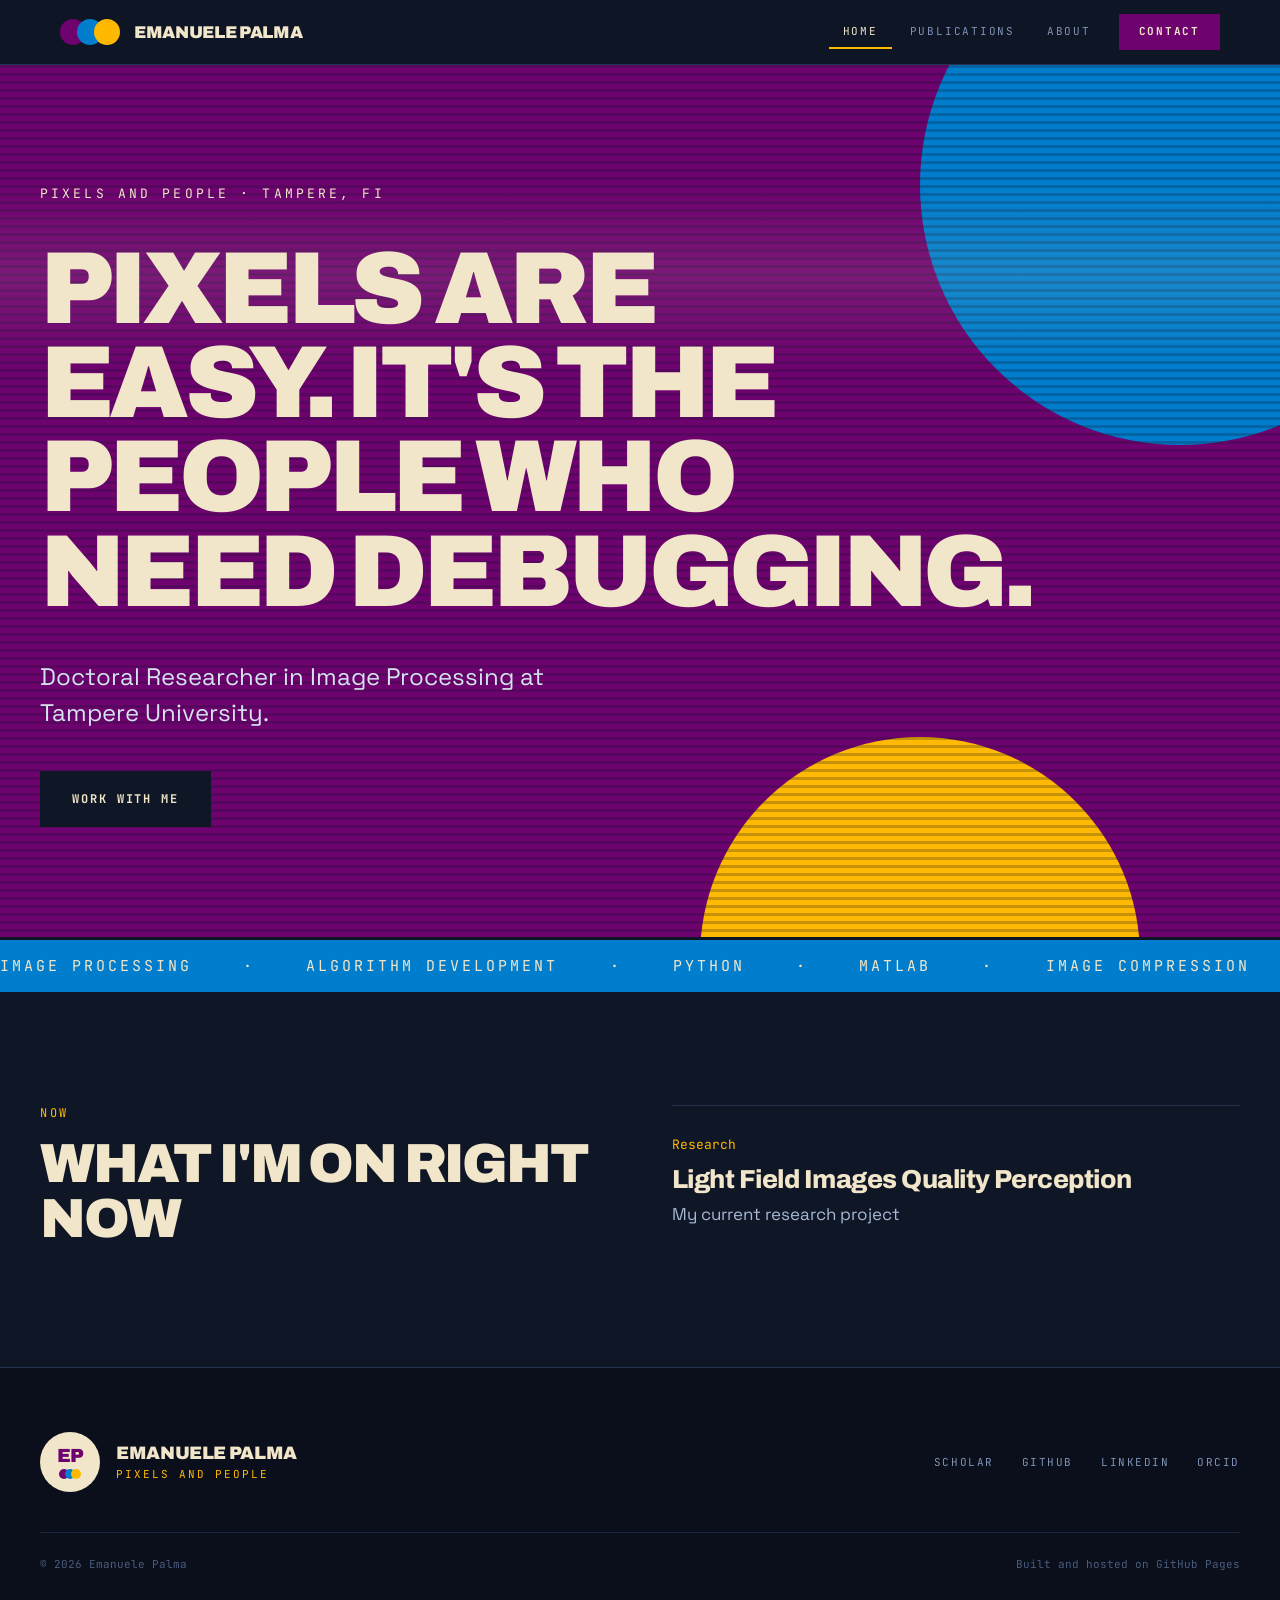
==== commit d6c5478e: "Changed new layout with personal info" ====
--- a/index.html
+++ b/index.html
@@ -21,9 +21,9 @@
     </a>
     <nav class="nav">
       <a href="index.html" class="is-active" aria-current="page">Home</a>
-      <a href="work.html">Work</a>
+      <!--  <a href="work.html">Work</a> -->
       <a href="publications.html">Publications</a>
-      <a href="notes.html">Notes</a>
+      <!--  <a href="notes.html">Notes</a> -->
       <a href="about.html">About</a>
       <a class="nav__cta" href="contact.html">Contact</a>
     </nav>
@@ -38,10 +38,10 @@
     <span class="scanbeam" aria-hidden="true"></span>
     <div class="wrap hero__inner">
       <p class="eyebrow eyebrow--cream flicker">Pixels and People &middot; Tampere, FI</p>
-      <h1 class="h1">I teach machines to see, and people to agree on what they saw</h1>
-      <p class="lede">Doctoral Researcher in image processing at Tampere University. Increasingly interested in the part where research turns into a product and a team.</p>
+      <h1 class="h1">Pixels are easy. It's the people who need debugging.</h1>
+      <p class="lede">Doctoral Researcher in Image Processing at Tampere University.</p>
       <p class="btn-row">
-        <a class="btn btn--solid" href="work.html">See the work</a>
+        <!--  <a class="btn btn--solid" href="work.html">See the work</a> -->
         <a class="btn btn--ghost" href="contact.html">Work with me</a>
       </p>
     </div>
@@ -49,8 +49,8 @@
 
   <div class="marquee">
     <div class="marquee__track">
-      <div class="marquee__group"><span>Image processing</span><span>&middot;</span><span>Computer vision</span><span>&middot;</span><span>Sensor fusion</span><span>&middot;</span><span>Field deployment</span><span>&middot;</span><span>Research to product</span><span>&middot;</span><span>Teams that ship</span><span>&middot;</span></div>
-      <div class="marquee__group" aria-hidden="true"><span>Image processing</span><span>&middot;</span><span>Computer vision</span><span>&middot;</span><span>Sensor fusion</span><span>&middot;</span><span>Field deployment</span><span>&middot;</span><span>Research to product</span><span>&middot;</span><span>Teams that ship</span><span>&middot;</span></div>
+      <div class="marquee__group"><span>Image Processing</span><span>&middot;</span><span>Algorithm Development</span><span>&middot;</span><span>Python</span><span>&middot;</span><span>MatLab</span><span>&middot;</span><span>Image Compression</span><span>&middot;</span><span>Light Fields</span><span>&middot;</span><span>Point Clouds</span><span>&middot;</span><span>Lossless</span><span>&middot;</span><span>Compression</span><span>&middot;</span><span>Near-Lossless Compression</span><span>&middot;</span><span>Computer Vision</span><span>&middot;</span><span>Scene Representation</span><span>&middot;</span><span>JPEG</span><span>&middot;</span><span>HEVC</span><span>&middot;</span><span>Image Quality</span><span>&middot;</span><span>Quality Metrics</span><span>&middot;</span><span>Subjective Experiments</span><span>&middot;</span><span>Quality Assessment</span><span>&middot;</span><span>Camera Pipeline</span><span>&middot;</span><span>Image Signal Processing (ISP)</span><span>&middot;</span><span>Demosaicing</span><span>&middot;</span><span>Noise Reduction</span><span>&middot;</span><span>Color Correction</span><span>&middot;</span><span>Color Science</span><span>&middot;</span><span>Objective Image Quality Metrics</span><span>&middot;</span><span>Perceptual Quality Modeling</span><span>&middot;</span><span>PSNR</span><span>&middot;</span><span>SSIM</span><span>&middot;</span><span>MS-SSIM</span><span>&middot;</span><span>VMAF</span><span>&middot;</span><span>Benchmarking</span><span>&middot;</span><span>Linux</span><span>&middot;</span><span>Version</span><span>&middot;</span><span>Control (GIT)</span><span>&middot;</span></div>
+      <div class="marquee__group" aria-hidden="true"><span>Image Processing</span><span>&middot;</span><span>Algorithm Development</span><span>&middot;</span><span>Python</span><span>&middot;</span><span>MatLab</span><span>&middot;</span><span>Image Compression</span><span>&middot;</span><span>Light Fields</span><span>&middot;</span><span>Point Clouds</span><span>&middot;</span><span>Lossless</span><span>&middot;</span><span>Compression</span><span>&middot;</span><span>Near-Lossless Compression</span><span>&middot;</span><span>Computer Vision</span><span>&middot;</span><span>Scene Representation</span><span>&middot;</span><span>JPEG</span><span>&middot;</span><span>HEVC</span><span>&middot;</span><span>Image Quality</span><span>&middot;</span><span>Quality Metrics</span><span>&middot;</span><span>Subjective Experiments</span><span>&middot;</span><span>Quality Assessment</span><span>&middot;</span><span>Camera Pipeline</span><span>&middot;</span><span>Image Signal Processing (ISP)</span><span>&middot;</span><span>Demosaicing</span><span>&middot;</span><span>Noise Reduction</span><span>&middot;</span><span>Color Correction</span><span>&middot;</span><span>Color Science</span><span>&middot;</span><span>Objective Image Quality Metrics</span><span>&middot;</span><span>Perceptual Quality Modeling</span><span>&middot;</span><span>PSNR</span><span>&middot;</span><span>SSIM</span><span>&middot;</span><span>MS-SSIM</span><span>&middot;</span><span>VMAF</span><span>&middot;</span><span>Benchmarking</span><span>&middot;</span><span>Linux</span><span>&middot;</span><span>Version</span><span>&middot;</span><span>Control (GIT)</span><span>&middot;</span></div>
     </div>
   </div>
 
@@ -64,11 +64,11 @@
         <div class="row" data-reveal>
           <p class="row__key">Research</p>
           <div class="row__body">
-            <h3 class="row__title">Drift-aware restoration for field cameras</h3>
-            <p class="row__text">One-line status of the project and where it is heading.</p>
+            <h3 class="row__title">Light Field Images Quality Perception</h3>
+            <p class="row__text">My current research project</p>
           </div>
         </div>
-        <div class="row" data-reveal>
+<!--          <div class="row" data-reveal>
           <p class="row__key">Building</p>
           <div class="row__body">
             <h3 class="row__title">A small tool other labs actually use</h3>
@@ -122,9 +122,9 @@
         </a>
       </div>
     </div>
-  </section>
+  </section> -->
 
-  <section class="sec sec--night">
+<!--   <section class="sec sec--night">
     <div class="wrap split split--center">
       <div data-reveal>
         <p class="eyebrow eyebrow--amber">Newsletter</p>
@@ -138,7 +138,7 @@
         <p class="note">~400 readers &middot; started 2025</p>
       </form>
     </div>
-  </section>
+  </section> -->
 
 </main>
 
@@ -156,7 +156,7 @@
         </span>
       </div>
       <nav class="footer__links">
-        <a href="#">Scholar</a><a href="#">GitHub</a><a href="#">LinkedIn</a><a href="#">ORCID</a><a href="#">Bluesky</a>
+        <a href="https://scholar.google.com/citations?user=SxBb3SAAAAAJ&hl=fi">Scholar</a><a href="https://github.com/emanuelepalma">GitHub</a><a href="https://www.linkedin.com/in/emanuelepalma13/">LinkedIn</a><a href="https://orcid.org/0000-0002-3242-3345">ORCID</a>
       </nav>
     </div>
     <div class="footer__bottom">
